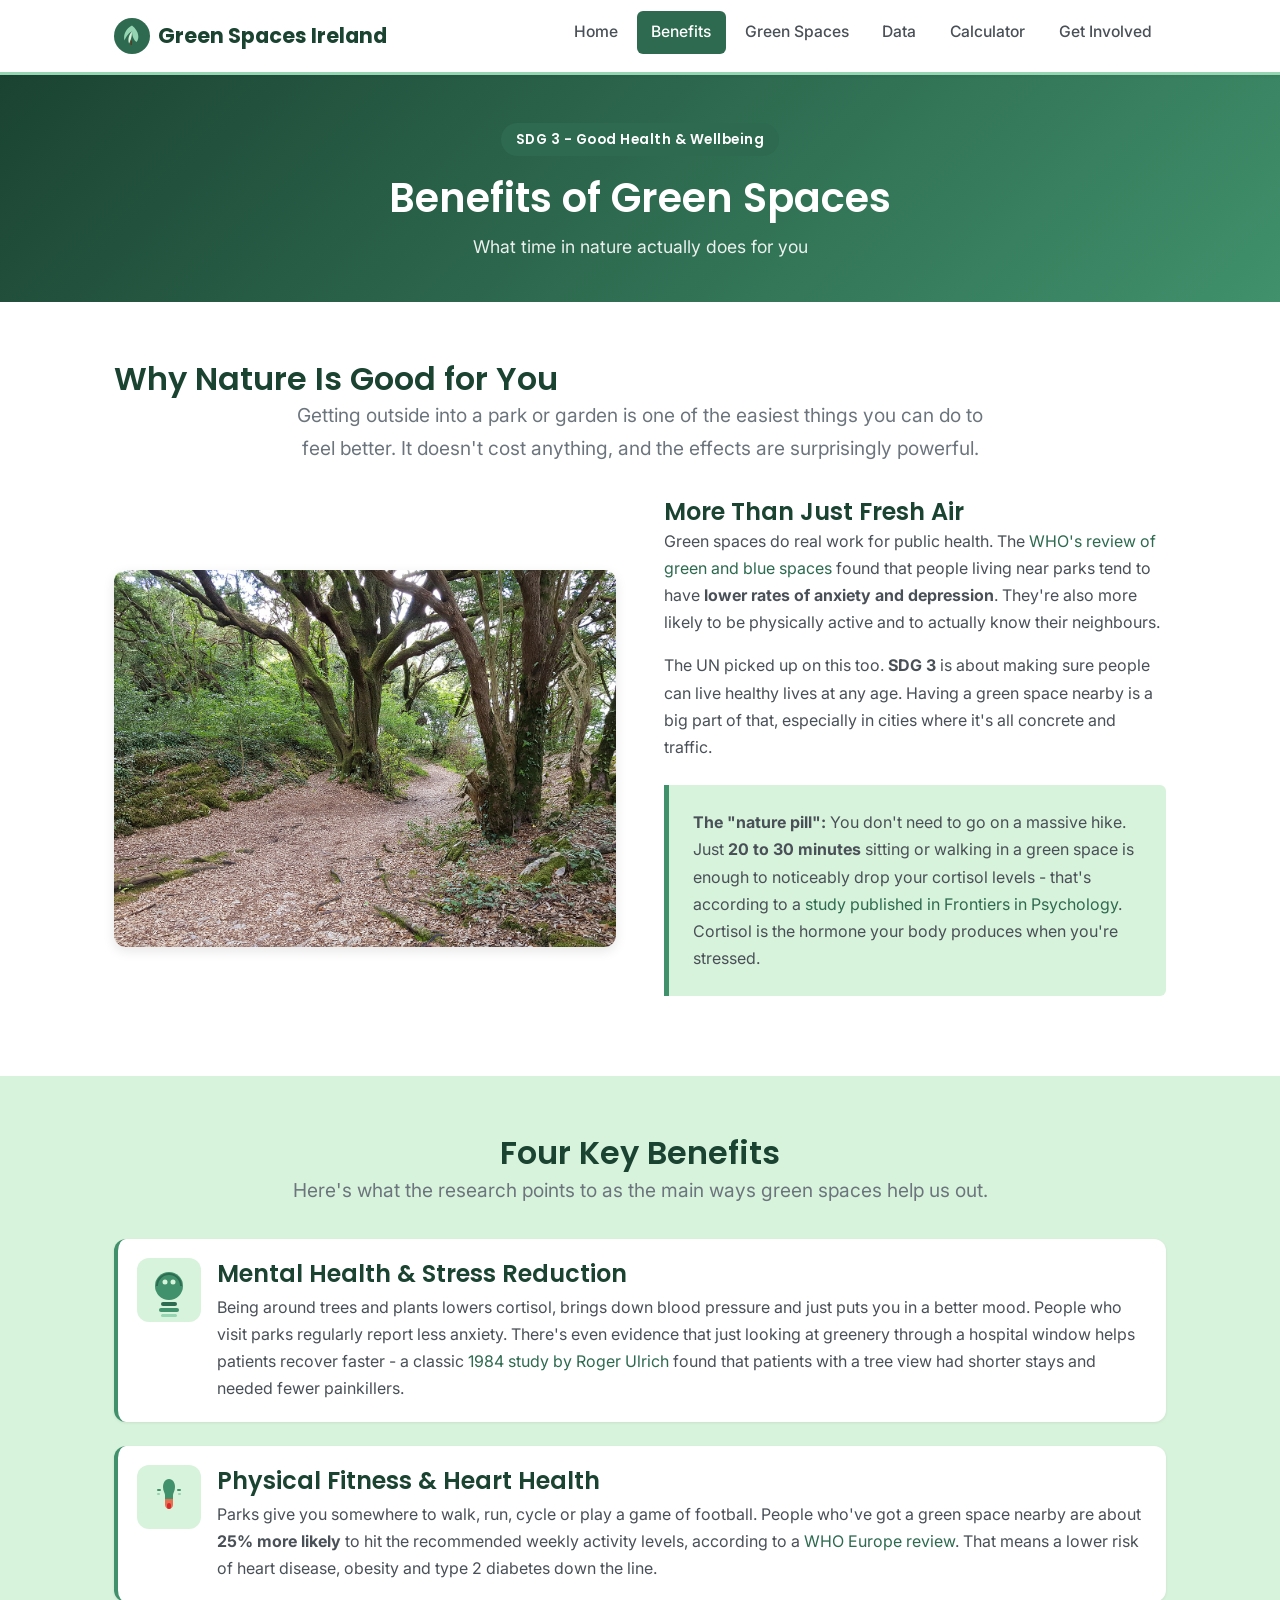
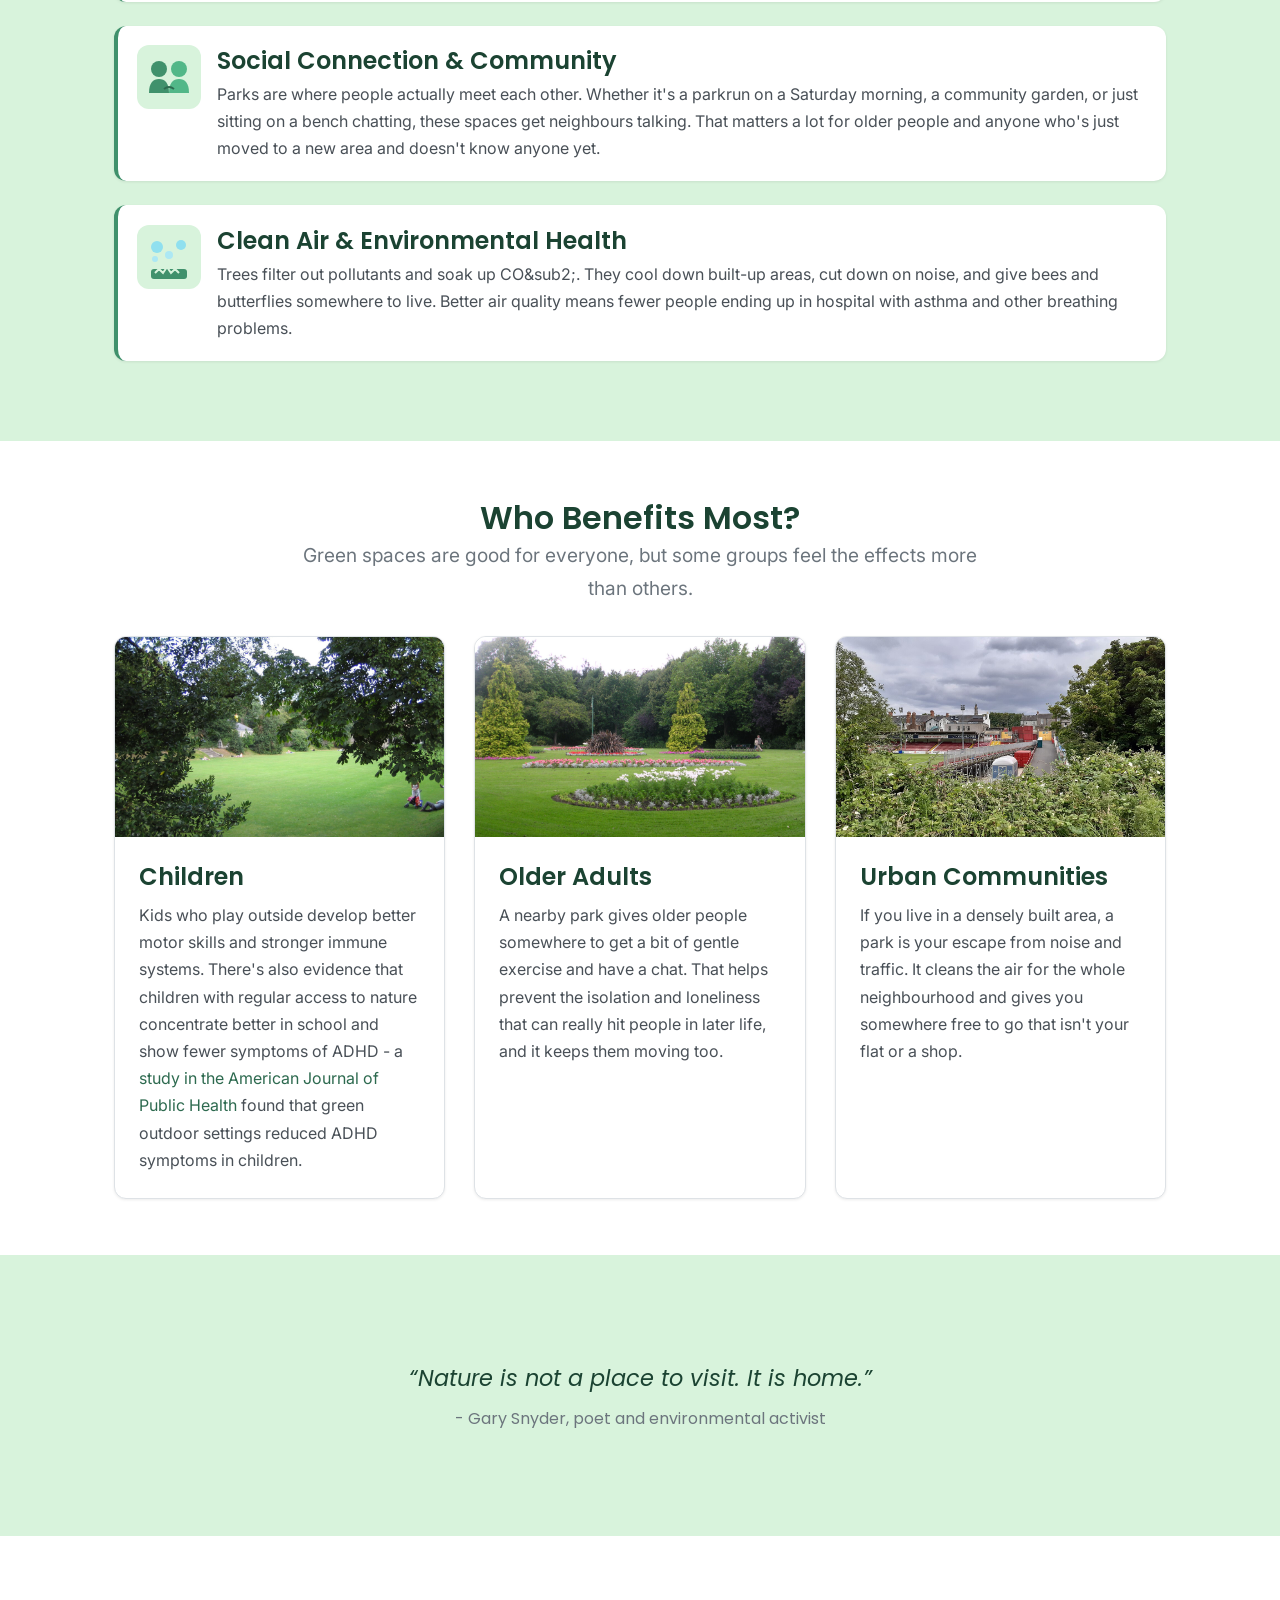
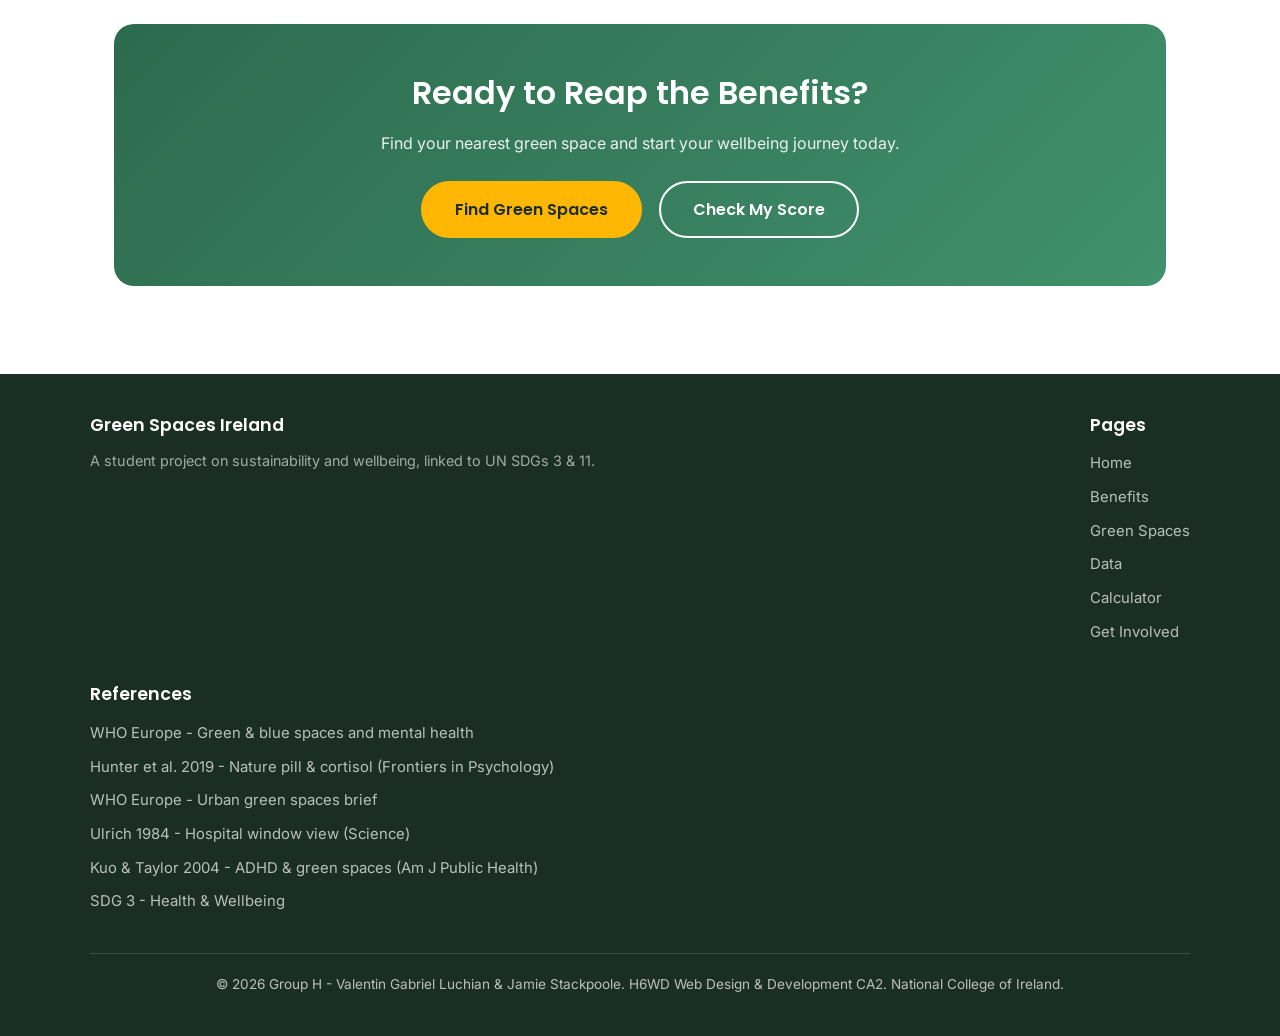
==== benefits.html @ 279f5ad3 "Enhance accessibility and structure: Update headings for consistency, add ARIA labels, and improve s" ====
<!DOCTYPE html>
<html lang="en">
<!--
  File: benefits.html
  Page: Benefits of Green Spaces
  Student: Jamie Stackpoole  (x25130340@student.ncirl.ie)
  Topic 8 - Green Spaces and Wellbeing in Ireland (SDGs 3 & 11)
  Group H - H6WD Web Design & Development CA2
-->
<head>
    <meta charset="UTF-8">
    <meta name="viewport" content="width=device-width, initial-scale=1.0">
    <meta name="description" content="How spending time in green spaces actually affects your mental health, fitness, social life and the air you breathe.">
    <meta name="keywords" content="green space benefits, mental health, physical health, nature wellbeing, parks Ireland, SDG 3">
    <meta name="author" content="Jamie Stackpoole">
    <title>Benefits | Green Spaces Ireland</title>
    <link rel="icon" type="image/svg+xml" href="images/logo.svg">
    <link rel="stylesheet" href="styles.css">
</head>
<body>

    <!-- ===== Navigation ===== -->
    <header class="site-header">
        <nav class="nav-bar" aria-label="Main navigation">
            <a href="index.html" class="nav-logo">
                <img src="images/logo.svg" alt="Green Spaces leaf logo">
                Green Spaces Ireland
            </a>
            <button class="nav-toggle" aria-label="Toggle navigation menu" aria-expanded="false">
                <span></span>
                <span></span>
                <span></span>
            </button>
            <ul class="nav-links" id="navLinks">
                <li><a href="index.html">Home</a></li>
                <li><a href="benefits.html" class="active">Benefits</a></li>
                <li><a href="greenspaces.html">Green Spaces</a></li>
                <li><a href="data.html">Data</a></li>
                <li><a href="calculator.html">Calculator</a></li>
                <li><a href="getinvolved.html">Get Involved</a></li>
            </ul>
        </nav>
    </header>

    <!-- ===== Page Banner ===== -->
    <section class="page-banner">
        <span class="sdg-badge">SDG 3 - Good Health &amp; Wellbeing</span>
        <h1>Benefits of Green Spaces</h1>
        <p>What time in nature actually does for you</p>
    </section>

    <main>
    <!-- ===== Intro ===== -->
    <section class="section">
        <div class="container">
            <h2>Why Nature Is Good for You</h2>
            <p class="lead text-center">
                Getting outside into a park or garden is one of the easiest
                things you can do to feel better. It doesn't cost anything,
                and the effects are surprisingly powerful.
            </p>

            <div class="two-col">
                <div class="col">
                    <img src="images/walk.jpg"
                     alt="A hiking trail in Killarney National Park, Ireland" title="Killarney National Park walk by ChocoElephant, CC BY-SA 4.0, Wikimedia Commons">
                </div>
                <div class="col">
                    <h3>More Than Just Fresh Air</h3>
                    <p>
                        Green spaces do real work for public health. The <a href="https://www.who.int/europe/publications/i/item/9789289055666" target="_blank" rel="noopener">WHO's review of green and blue spaces</a>
                        found that people living near parks tend to have <strong>lower rates of anxiety
                        and depression</strong>. They're also more likely to be
                        physically active and to actually know their neighbours.
                    </p>
                    <p>
                        The UN picked up on this too.
                        <strong>SDG 3</strong> is about making sure people can live
                        healthy lives at any age. Having a green space nearby is a
                        big part of that, especially in cities where it's all concrete
                        and traffic.
                    </p>
                    <div class="callout">
                        <p>
                            <strong>The "nature pill":</strong> You don't need to go on
                            a massive hike. Just <strong>20 to 30 minutes</strong> sitting
                            or walking in a green space is enough to noticeably drop your
                            cortisol levels - that's according to a <a href="https://www.frontiersin.org/articles/10.3389/fpsyg.2019.00722/full" target="_blank" rel="noopener">study
                            published in Frontiers in Psychology</a>. Cortisol is the
                            hormone your body produces when you're stressed.
                        </p>
                    </div>
                </div>
            </div>
        </div>
    </section>

    <!-- ===== Benefit Cards ===== -->
    <section class="section section-alt">
        <div class="container">
            <h2 class="text-center">Four Key Benefits</h2>
            <p class="lead text-center">
                Here's what the research points to as the main ways green spaces
                help us out.
            </p>

            <div class="benefit-item">
                <img src="images/benefit-mental.svg"
                     alt="Icon representing mental health and a calm mind">
                <div>
                    <h3>Mental Health &amp; Stress Reduction</h3>
                    <p>
                        Being around trees and plants lowers cortisol, brings down
                        blood pressure and just puts you in a better mood. People who
                        visit parks regularly report less anxiety. There's even evidence
                        that just looking at greenery through a hospital window helps
                        patients recover faster - a classic <a href="https://pubmed.ncbi.nlm.nih.gov/6143402/" target="_blank" rel="noopener">1984 study by Roger Ulrich</a> found that patients with a tree view
                        had shorter stays and needed fewer painkillers.
                    </p>
                </div>
            </div>

            <div class="benefit-item">
                <img src="images/benefit-physical.svg"
                     alt="Icon representing physical activity and heart health">
                <div>
                    <h3>Physical Fitness &amp; Heart Health</h3>
                    <p>
                        Parks give you somewhere to walk, run, cycle or play a game of
                        football. People who've got a green space nearby are about
                        <strong>25% more likely</strong> to hit the recommended weekly
                        activity levels, according to a <a href="https://www.who.int/europe/publications/i/item/9789289052498" target="_blank" rel="noopener">WHO Europe review</a>. That means a lower risk of heart disease,
                        obesity and type 2 diabetes down the line.
                    </p>
                </div>
            </div>

            <div class="benefit-item">
                <img src="images/benefit-social.svg"
                     alt="Icon representing community and social connection">
                <div>
                    <h3>Social Connection &amp; Community</h3>
                    <p>
                        Parks are where people actually meet each other. Whether it's a
                        parkrun on a Saturday morning, a community garden, or just sitting
                        on a bench chatting, these spaces get neighbours talking. That
                        matters a lot for older people and anyone who's just moved to a
                        new area and doesn't know anyone yet.
                    </p>
                </div>
            </div>

            <div class="benefit-item">
                <img src="images/benefit-air.svg"
                     alt="Icon representing clean air and environmental health">
                <div>
                    <h3>Clean Air &amp; Environmental Health</h3>
                    <p>
                        Trees filter out pollutants and soak up CO&sub2;. They cool down
                        built-up areas, cut down on noise, and give bees and butterflies
                        somewhere to live. Better air quality means fewer people ending
                        up in hospital with asthma and other breathing problems.
                    </p>
                </div>
            </div>
        </div>
    </section>

    <!-- ===== Who Benefits Most ===== -->
    <section class="section">
        <div class="container">
            <h2 class="text-center">Who Benefits Most?</h2>
            <p class="lead text-center">
                Green spaces are good for everyone, but some groups feel the
                effects more than others.
            </p>

            <div class="card-grid">
                <div class="card">
                    <img src="images/park-4.jpg"
                         alt="People enjoying the Iveagh Gardens, a public park in Dublin, Ireland" title="Iveagh Gardens by William Murphy, CC BY-SA 2.0, Wikimedia Commons">
                    <div class="card-body">
                        <h3>Children</h3>
                        <p>
                            Kids who play outside develop better motor skills and
                            stronger immune systems. There's also evidence that children
                            with regular access to nature concentrate better in school
                            and show fewer symptoms of ADHD - a <a href="https://pubmed.ncbi.nlm.nih.gov/15333318/" target="_blank" rel="noopener">study in the American Journal of Public Health</a> found that green outdoor settings reduced ADHD symptoms in children.
                        </p>
                    </div>
                </div>

                <div class="card">
                    <img src="images/park-2.jpg"
                         alt="Merrion Square Park, Dublin, a peaceful green space for older adults" title="Merrion Square Park by MaRiA-89, CC BY 3.0, Wikimedia Commons">
                    <div class="card-body">
                        <h3>Older Adults</h3>
                        <p>
                            A nearby park gives older people somewhere to get a bit of
                            gentle exercise and have a chat. That helps prevent the
                            isolation and loneliness that can really hit people in later
                            life, and it keeps them moving too.
                        </p>
                    </div>
                </div>

                <div class="card">
                    <img src="images/park-5.jpg"
                         alt="Community allotments with growing plants at Grattan Crescent Park, Dublin" title="Grattan Crescent allotments, CC0 / Public Domain, Wikimedia Commons">
                    <div class="card-body">
                        <h3>Urban Communities</h3>
                        <p>
                            If you live in a densely built area, a park is your escape
                            from noise and traffic. It cleans the air for the whole
                            neighbourhood and gives you somewhere free to go that isn't
                            your flat or a shop.
                        </p>
                    </div>
                </div>
            </div>
        </div>
    </section>

    <!-- ===== Quote ===== -->
    <div class="section section-alt">
        <div class="container">
            <blockquote>
                &ldquo;Nature is not a place to visit. It is home.&rdquo;
                <cite>- Gary Snyder, poet and environmental activist</cite>
            </blockquote>
        </div>
    </div>

    <!-- ===== CTA ===== -->
    <section class="section">
        <div class="container">
            <div class="cta-banner">
                <h2>Ready to Reap the Benefits?</h2>
                <p>Find your nearest green space and start your wellbeing journey today.</p>
                <a href="greenspaces.html" class="btn btn-primary">Find Green Spaces</a>
                <a href="calculator.html" class="btn btn-outline">Check My Score</a>
            </div>
        </div>
    </section>
    </main>

    <!-- ===== Scroll to Top Button ===== -->
    <button class="scroll-top" id="scrollTop" aria-label="Scroll back to top">&uarr;</button>

    <!-- ===== Footer ===== -->
    <footer class="site-footer">
        <div class="footer-grid">
            <div class="footer-col">
                <h3>Green Spaces Ireland</h3>
                <p style="color: rgba(255,255,255,0.6); font-size:0.9rem;">
                    A student project on sustainability and wellbeing,
                    linked to UN SDGs 3 &amp; 11.
                </p>
            </div>
            <div class="footer-col">
                <h3>Pages</h3>
                <ul>
                    <li><a href="index.html">Home</a></li>
                    <li><a href="benefits.html">Benefits</a></li>
                    <li><a href="greenspaces.html">Green Spaces</a></li>
                    <li><a href="data.html">Data</a></li>
                    <li><a href="calculator.html">Calculator</a></li>
                    <li><a href="getinvolved.html">Get Involved</a></li>
                </ul>
            </div>
            <div class="footer-col">
                <h3>References</h3>
                <ul>
                    <li><a href="https://www.who.int/europe/publications/i/item/9789289055666" target="_blank" rel="noopener">WHO Europe - Green &amp; blue spaces and mental health</a></li>
                    <li><a href="https://www.frontiersin.org/articles/10.3389/fpsyg.2019.00722/full" target="_blank" rel="noopener">Hunter et al. 2019 - Nature pill &amp; cortisol (Frontiers in Psychology)</a></li>
                    <li><a href="https://www.who.int/europe/publications/i/item/9789289052498" target="_blank" rel="noopener">WHO Europe - Urban green spaces brief</a></li>
                    <li><a href="https://pubmed.ncbi.nlm.nih.gov/6143402/" target="_blank" rel="noopener">Ulrich 1984 - Hospital window view (Science)</a></li>
                    <li><a href="https://pubmed.ncbi.nlm.nih.gov/15333318/" target="_blank" rel="noopener">Kuo &amp; Taylor 2004 - ADHD &amp; green spaces (Am J Public Health)</a></li>
                    <li><a href="https://sdgs.un.org/goals/goal3" target="_blank" rel="noopener">SDG 3 - Health &amp; Wellbeing</a></li>
                </ul>
            </div>
        </div>
        <div class="footer-bottom">
            <p>&copy; 2026 Group H - Valentin Gabriel Luchian &amp; Jamie Stackpoole.
               H6WD Web Design &amp; Development CA2. National College of Ireland.</p>
        </div>
    </footer>

    <!-- ===== Mobile Nav Script ===== -->
    <script>
        const toggle = document.querySelector('.nav-toggle');
        const links = document.querySelector('#navLinks');
        toggle.addEventListener('click', () => {
            links.classList.toggle('open');
            toggle.classList.toggle('active');
            const expanded = links.classList.contains('open');
toggle.setAttribute('aria-expanded', expanded);
    });

    const scrollTopBtn = document.getElementById('scrollTop');
    window.addEventListener('scroll', () => {
        if (window.scrollY > 300) {
            scrollTopBtn.classList.add('show');
        } else {
            scrollTopBtn.classList.remove('show');
        }
    });
    scrollTopBtn.addEventListener('click', () => {
        window.scrollTo({ top: 0, behavior: 'smooth' });
    });
</script>
</body>
</html>
---- styles.css ----
/* ============================================================
   Green Spaces and Wellbeing in Ireland - Shared Stylesheet
   Topic 8 | SDGs 3 and 11
   Group H | H6WD Web Design & Development CA2
   ------------------------------------------------------------
   Student: Valentin Gabriel Luchian  - Base layout, navigation,
            hero sections, calculator, data table, footer, variables
   Student: Jamie Stackpoole          - Benefits cards, green spaces
            grid, get involved page, embeds, responsive tweaks
   ============================================================ */


/* ===== Google Fonts Import =====
   Poppins  - headings
   Inter    - body text
   ============================== */
@import url('https://fonts.googleapis.com/css2?family=Poppins:wght@400;500;600;700&family=Inter:wght@400;500;600&display=swap');


/* ===== CSS Custom Properties (Variables) =====
   Written by: Valentin Gabriel Luchian
   ============================================== */
:root {
    /* Primary greens - nature theme */
    --green-900: #1b4332;
    --green-700: #2d6a4f;
    --green-500: #40916c;
    --green-300: #95d5b2;
    --green-100: #d8f3dc;

    /* Neutral tones */
    --dark: #1a2e25;
    --grey-700: #495057;
    --grey-500: #6c757d;
    --grey-300: #dee2e6;
    --grey-100: #f1f3f5;
    --white: #ffffff;

    /* Accent */
    --accent: #ffb703;
    --accent-dark: #fb8500;

    /* Layout */
    --max-width: 1100px;
    --nav-height: 72px;

    /* Typography */
    --font-heading: 'Poppins', sans-serif;
    --font-body: 'Inter', sans-serif;

    /* Shadows */
    --shadow-sm: 0 1px 3px rgba(0, 0, 0, 0.08);
    --shadow-md: 0 4px 12px rgba(0, 0, 0, 0.10);
    --shadow-lg: 0 10px 30px rgba(0, 0, 0, 0.15);

    /* Radius */
    --radius-sm: 6px;
    --radius-md: 12px;
    --radius-lg: 20px;

    /* Transition */
    --transition: 0.25s ease;
}


/* ===== Reset & Base Styles =====
   Written by: Valentin Gabriel Luchian
   ==================================== */
*,
*::before,
*::after {
    margin: 0;
    padding: 0;
    box-sizing: border-box;
}

html {
    scroll-behavior: smooth;
    font-size: 16px;
}

body {
    font-family: var(--font-body);
    color: var(--grey-700);
    background-color: var(--white);
    line-height: 1.7;
    min-height: 100vh;
    display: flex;
    flex-direction: column;
}

h1, h2, h3, h4, h5, h6 {
    font-family: var(--font-heading);
    color: var(--green-900);
    line-height: 1.3;
    font-weight: 600;
}

h1 { font-size: 2.5rem; }
h2 { font-size: 2rem; }
h3 { font-size: 1.5rem; }
h4 { font-size: 1.2rem; }

p { margin-bottom: 1rem; }

a {
    color: var(--green-700);
    text-decoration: none;
    transition: color var(--transition);
}

a:hover { color: var(--green-500); }

img {
    max-width: 100%;
    height: auto;
    display: block;
}

ul, ol { margin-bottom: 1rem; padding-left: 1.5rem; }

li { margin-bottom: 0.4rem; }


/* ===== Utility Classes =====
   Written by: Valentin Gabriel Luchian
   ================================ */
.container {
    max-width: var(--max-width);
    margin: 0 auto;
    padding: 0 1.5rem;
}

.text-center { text-align: center; }

.sr-only {
    position: absolute;
    width: 1px;
    height: 1px;
    padding: 0;
    margin: -1px;
    overflow: hidden;
    clip: rect(0, 0, 0, 0);
    white-space: nowrap;
    border: 0;
}

.section {
    padding: 3.5rem 0;
}

.section-alt {
    background-color: var(--green-100);
}

.lead {
    font-size: 1.2rem;
    color: var(--grey-500);
    max-width: 700px;
    margin: 0 auto 2rem;
}

.sdg-badge {
    display: inline-block;
    background: var(--green-700);
    color: var(--white);
    font-family: var(--font-heading);
    font-size: 0.85rem;
    font-weight: 600;
    padding: 0.3rem 0.9rem;
    border-radius: 50px;
    letter-spacing: 0.5px;
    margin-bottom: 1rem;
}


/* ===== Navigation Bar (Flexbox) =====
   Written by: Valentin Gabriel Luchian
   ======================================= */
.site-header {
    position: sticky;
    top: 0;
    z-index: 1000;
    background: var(--white);
    box-shadow: var(--shadow-sm);
    border-bottom: 3px solid var(--green-300);
}

.nav-bar {
    display: flex;
    align-items: center;
    justify-content: space-between;
    height: var(--nav-height);
    max-width: var(--max-width);
    margin: 0 auto;
    padding: 0 1.5rem;
}

.nav-logo {
    display: flex;
    align-items: center;
    gap: 0.5rem;
    font-family: var(--font-heading);
    font-weight: 700;
    font-size: 1.3rem;
    color: var(--green-900);
}

.nav-logo img {
    width: 36px;
    height: 36px;
}

.nav-links {
    display: flex;
    align-items: center;
    gap: 0.3rem;
    list-style: none;
    margin: 0;
    padding: 0;
}

.nav-links a {
    display: block;
    padding: 0.5rem 0.9rem;
    color: var(--grey-700);
    font-weight: 500;
    font-size: 0.98rem;
    border-radius: var(--radius-sm);
    transition: background var(--transition), color var(--transition);
}

.nav-links a:hover {
    background: var(--green-100);
    color: var(--green-700);
}

.nav-links a.active {
    background: var(--green-700);
    color: var(--white);
}

/* Hamburger toggle button - hidden on desktop */
.nav-toggle {
    display: none;
    flex-direction: column;
    justify-content: space-between;
    width: 28px;
    height: 22px;
    background: none;
    border: none;
    cursor: pointer;
}

.nav-toggle span {
    display: block;
    height: 3px;
    width: 100%;
    background: var(--green-900);
    border-radius: 3px;
    transition: transform var(--transition), opacity var(--transition);
}


/* ===== Hero Section =====
   Written by: Valentin Gabriel Luchian
   =========================== */
.hero {
    position: relative;
    min-height: 520px;
    display: flex;
    align-items: center;
    justify-content: center;
    text-align: center;
    color: var(--white);
    overflow: hidden;
    background: linear-gradient(135deg, var(--green-900), var(--green-700));
}

.hero::before {
    content: '';
    position: absolute;
    inset: 0;
    background-image: url('images/hero-park.jpg');
    background-size: cover;
    background-position: center;
    opacity: 0.35;
}

.hero-content {
    position: relative;
    z-index: 1;
    max-width: 750px;
    padding: 2rem 1.5rem;
}

.hero h1 {
    color: var(--white);
    font-size: 3rem;
    margin-bottom: 1rem;
    text-shadow: 0 2px 8px rgba(0, 0, 0, 0.3);
}

.hero p {
    font-size: 1.25rem;
    color: rgba(255, 255, 255, 0.92);
    margin-bottom: 2rem;
}

.hero .sdg-badge {
    background: var(--accent);
    color: var(--dark);
}

.btn {
    display: inline-block;
    padding: 0.8rem 2rem;
    font-family: var(--font-heading);
    font-weight: 600;
    font-size: 1rem;
    border-radius: 50px;
    border: 2px solid transparent;
    cursor: pointer;
    transition: transform var(--transition), background var(--transition), color var(--transition);
}

.btn-primary {
    background: var(--accent);
    color: var(--dark);
    border-color: var(--accent);
}

.btn-primary:hover {
    background: var(--accent-dark);
    border-color: var(--accent-dark);
    color: var(--white);
    transform: translateY(-2px);
}

.btn-outline {
    background: transparent;
    color: var(--white);
    border-color: var(--white);
}

.btn-outline:hover {
    background: var(--white);
    color: var(--green-900);
    transform: translateY(-2px);
}

.btn + .btn { margin-left: 0.8rem; }


/* ===== Page Banner (inner pages) =====
   Written by: Valentin Gabriel Luchian
   ======================================= */
.page-banner {
    background: linear-gradient(135deg, var(--green-900), var(--green-500));
    color: var(--white);
    text-align: center;
    padding: 3rem 1.5rem 2.5rem;
}

.page-banner h1 {
    color: var(--white);
    margin-bottom: 0.5rem;
}

.page-banner p {
    color: rgba(255, 255, 255, 0.9);
    font-size: 1.1rem;
    max-width: 650px;
    margin: 0 auto;
    margin-bottom: 0;
}


/* ===== Info Cards (CSS Grid) =====
   Written by: Jamie Stackpoole
   =================================== */
.card-grid {
    display: grid;
    grid-template-columns: repeat(auto-fit, minmax(280px, 1fr));
    gap: 1.8rem;
}

.card {
    background: var(--white);
    border-radius: var(--radius-md);
    box-shadow: var(--shadow-sm);
    overflow: hidden;
    transition: transform var(--transition), box-shadow var(--transition);
    border: 1px solid var(--grey-300);
}

.card:hover {
    transform: translateY(-5px);
    box-shadow: var(--shadow-lg);
}

.card img {
    width: 100%;
    height: 200px;
    object-fit: cover;
}

.card-body {
    padding: 1.5rem;
}

.card-body h3 {
    margin-bottom: 0.6rem;
}

.card-body p:last-child { margin-bottom: 0; }


/* ===== Two-Column Layout (Flexbox) =====
   Written by: Valentin Gabriel Luchian
   ======================================== */
.two-col {
    display: flex;
    gap: 3rem;
    align-items: center;
}

.two-col .col {
    flex: 1;
}

.two-col img {
    border-radius: var(--radius-md);
    box-shadow: var(--shadow-md);
}


/* ===== Data Table =====
   Written by: Valentin Gabriel Luchian
   =========================== */
.table-wrapper {
    overflow-x: auto;
    margin: 2rem 0;
    border-radius: var(--radius-md);
    box-shadow: var(--shadow-sm);
}

table {
    width: 100%;
    border-collapse: collapse;
    font-size: 0.95rem;
}

thead {
    background: var(--green-700);
    color: var(--white);
}

th {
    padding: 1rem;
    text-align: left;
    font-family: var(--font-heading);
    font-weight: 600;
    font-size: 0.9rem;
    letter-spacing: 0.3px;
}

tbody tr {
    border-bottom: 1px solid var(--grey-300);
    transition: background var(--transition);
}

tbody tr:nth-child(even) {
    background: var(--green-100);
}

tbody tr:hover {
    background: var(--green-300);
}

td {
    padding: 0.9rem 1rem;
}

tfoot {
    background: var(--green-100);
    font-weight: 600;
    color: var(--green-900);
}

tfoot td {
    border-top: 2px solid var(--green-700);
}


/* ===== Calculator Section =====
   Written by: Valentin Gabriel Luchian
   ================================ */
.calculator-box {
    background: var(--white);
    border-radius: var(--radius-lg);
    box-shadow: var(--shadow-md);
    padding: 2.5rem;
    max-width: 600px;
    margin: 0 auto;
}

.calc-form-group {
    margin-bottom: 1.5rem;
}

.calc-form-group label {
    display: block;
    font-family: var(--font-heading);
    font-weight: 500;
    color: var(--green-900);
    margin-bottom: 0.5rem;
}

.calc-form-group input {
    width: 100%;
    padding: 0.7rem 1rem;
    border: 2px solid var(--grey-300);
    border-radius: var(--radius-sm);
    font-family: var(--font-body);
    font-size: 1rem;
    transition: border-color var(--transition);
}

.calc-form-group input:focus {
    outline: none;
    border-color: var(--green-500);
}

.calc-form-group .hint {
    font-size: 0.85rem;
    color: var(--grey-500);
    margin-top: 0.3rem;
}

.calc-error {
    color: #d62828;
    font-size: 0.88rem;
    font-weight: 500;
    margin-top: 0.3rem;
    min-height: 1.2rem;
}

.calc-result {
    margin-top: 1.5rem;
    padding: 1.5rem;
    border-radius: var(--radius-md);
    text-align: center;
    display: none;
}

.calc-result.show {
    display: block;
    animation: fadeIn 0.4s ease;
}

.calc-result.good   { background: var(--green-100); border: 2px solid var(--green-500); }
.calc-result.okay    { background: #fff3cd; border: 2px solid var(--accent); }
.calc-result.poor    { background: #f8d7da; border: 2px solid #d62828; }

.calc-result .score {
    font-family: var(--font-heading);
    font-size: 3.5rem;
    font-weight: 700;
    color: var(--green-900);
    display: block;
}

.calc-result .rating-label {
    font-family: var(--font-heading);
    font-size: 1.3rem;
    font-weight: 600;
    margin-bottom: 0.5rem;
}

.calc-result .tips {
    text-align: left;
    margin-top: 1rem;
    font-size: 0.95rem;
}

.calc-result .tips li { margin-bottom: 0.3rem; }

@keyframes fadeIn {
    from { opacity: 0; transform: translateY(10px); }
    to   { opacity: 1; transform: translateY(0); }
}


/* ===== Benefits List (Jamie Stackpoole) =====
   Written by: Jamie Stackpoole
   ============================================= */
.benefit-item {
    display: flex;
    align-items: flex-start;
    gap: 1rem;
    margin-bottom: 1.5rem;
    padding: 1.2rem;
    background: var(--white);
    border-radius: var(--radius-md);
    box-shadow: var(--shadow-sm);
    border-left: 4px solid var(--green-500);
}

.benefit-item img {
    width: 64px;
    height: 64px;
    flex-shrink: 0;
    border-radius: var(--radius-sm);
}

.benefit-item h3 { margin-bottom: 0.3rem; }
.benefit-item p { margin-bottom: 0; }


/* ===== Green Spaces Grid (Jamie Stackpoole) =====
   Written by: Jamie Stackpoole
   ================================================== */
.spotlight {
    background: var(--white);
    border-radius: var(--radius-md);
    overflow: hidden;
    box-shadow: var(--shadow-sm);
    transition: transform var(--transition), box-shadow var(--transition);
}

.spotlight:hover {
    transform: translateY(-4px);
    box-shadow: var(--shadow-md);
}

.spotlight img {
    width: 100%;
    height: 220px;
    object-fit: cover;
}

.spotlight-body {
    padding: 1.5rem;
}

.spotlight-body h3 { margin-bottom: 0.5rem; }

.spotlight-tag {
    display: inline-block;
    background: var(--green-100);
    color: var(--green-700);
    font-size: 0.8rem;
    font-weight: 600;
    padding: 0.2rem 0.7rem;
    border-radius: 50px;
    margin-bottom: 0.6rem;
}


/* ===== Stats Bar =====
   Written by: Valentin Gabriel Luchian
   =========================== */
.stats-bar {
    display: flex;
    flex-wrap: wrap;
    justify-content: center;
    gap: 2.5rem;
    padding: 2.5rem 1.5rem;
    background: var(--green-700);
    color: var(--white);
    text-align: center;
}

.stat-item { min-width: 150px; }

.stat-item .stat-number {
    font-family: var(--font-heading);
    font-size: 2.5rem;
    font-weight: 700;
    display: block;
    color: var(--accent);
}

.stat-item .stat-label {
    font-size: 0.95rem;
    color: rgba(255, 255, 255, 0.85);
}


/* ===== Embedded Content (Jamie Stackpoole) =====
   Written by: Jamie Stackpoole
   ================================================= */
.embed-wrapper {
    position: relative;
    width: 100%;
    max-width: 800px;
    margin: 0 auto;
    padding-bottom: 56.25%;
    height: 0;
    overflow: hidden;
    border-radius: var(--radius-md);
    box-shadow: var(--shadow-md);
}

.embed-wrapper iframe {
    position: absolute;
    top: 0;
    left: 0;
    width: 100%;
    height: 100%;
    border: none;
}

.form-wrapper {
    max-width: 640px;
    margin: 0 auto;
    border-radius: var(--radius-md);
    overflow: hidden;
    box-shadow: var(--shadow-md);
}

.form-wrapper iframe {
    width: 100%;
    height: 900px;
    border: none;
}


/* ===== Call to Action Banner =====
   Written by: Jamie Stackpoole
   =============================== */
.cta-banner {
    background: linear-gradient(135deg, var(--green-700), var(--green-500));
    color: var(--white);
    text-align: center;
    padding: 3rem 1.5rem;
    border-radius: var(--radius-lg);
    margin: 2rem 0;
}

.cta-banner h2 {
    color: var(--white);
    margin-bottom: 1rem;
}

.cta-banner p {
    color: rgba(255, 255, 255, 0.9);
    max-width: 600px;
    margin: 0 auto 1.5rem;
}


/* ===== Footer =====
   Written by: Valentin Gabriel Luchian
   ==================== */
.site-footer {
    margin-top: auto;
    background: var(--dark);
    color: rgba(255, 255, 255, 0.7);
    padding: 2.5rem 1.5rem 1.5rem;
}

.footer-grid {
    display: flex;
    flex-wrap: wrap;
    justify-content: space-between;
    gap: 2rem;
    max-width: var(--max-width);
    margin: 0 auto;
}

.footer-col h3 {
    color: var(--white);
    margin-bottom: 0.8rem;
    font-size: 1.1rem;
}

.footer-col ul {
    list-style: none;
    padding: 0;
    margin: 0;
}

.footer-col a {
    color: rgba(255, 255, 255, 0.7);
    font-size: 0.93rem;
}

.footer-col a:hover {
    color: var(--green-300);
}

.footer-bottom {
    text-align: center;
    border-top: 1px solid rgba(255, 255, 255, 0.15);
    margin-top: 2rem;
    padding-top: 1.2rem;
    font-size: 0.85rem;
    max-width: var(--max-width);
    margin-left: auto;
    margin-right: auto;
}


/* ===== Callout / Quote Box =====
   Written by: Valentin Gabriel Luchian
   ============================ */
.callout {
    background: var(--green-100);
    border-left: 5px solid var(--green-500);
    border-radius: 0 var(--radius-sm) var(--radius-sm) 0;
    padding: 1.5rem;
    margin: 1.5rem 0;
}

.callout p { margin-bottom: 0; }

blockquote {
    font-family: var(--font-heading);
    font-size: 1.4rem;
    font-style: italic;
    color: var(--green-900);
    text-align: center;
    max-width: 700px;
    margin: 2rem auto;
    padding: 1rem;
}

blockquote cite {
    display: block;
    font-size: 1rem;
    font-style: normal;
    color: var(--grey-500);
    margin-top: 0.5rem;
}


/* ============================================================
   RESPONSIVE DESIGN - Media Queries
   ------------------------------------------------------------
   Written by: Valentin Gabriel Luchian (base breakpoints)
   Written by: Jamie Stackpoole       (mobile refinements)
   ============================================================ */

/* Tablet and below */
@media (max-width: 900px) {
    h1 { font-size: 2.2rem; }
    h2 { font-size: 1.7rem; }

    .hero h1 { font-size: 2.3rem; }

    .two-col {
        flex-direction: column;
        gap: 1.8rem;
    }

    .stats-bar { gap: 1.5rem; }
    .stat-item .stat-number { font-size: 2rem; }
}

/* Mobile - hamburger menu activates */
@media (max-width: 768px) {
    .nav-toggle {
        display: flex;
    }

    .nav-links {
        position: fixed;
        top: var(--nav-height);
        left: 0;
        right: 0;
        flex-direction: column;
        align-items: stretch;
        background: var(--white);
        box-shadow: var(--shadow-md);
        padding: 0.5rem 1.5rem 1.5rem;
        gap: 0;
        transform: translateY(-150%);
        transition: transform 0.35s ease;
        border-bottom: 3px solid var(--green-300);
    }

    .nav-links.open {
        transform: translateY(0);
    }

    .nav-links a {
        padding: 0.8rem 0.5rem;
        border-bottom: 1px solid var(--grey-100);
        border-radius: 0;
    }

    .nav-links a.active {
        border-radius: var(--radius-sm);
    }

    .hero h1 { font-size: 1.9rem; }
    .hero p  { font-size: 1.05rem; }

    .hero .btn + .btn {
        margin-left: 0;
        margin-top: 0.8rem;
    }

    .section { padding: 2.5rem 0; }

    .calculator-box { padding: 1.5rem; }

    .card-grid {
        grid-template-columns: 1fr;
    }

    .benefit-item {
        flex-direction: column;
        text-align: center;
        align-items: center;
    }

    .benefit-item img {
        margin: 0 auto;
    }

    table { font-size: 0.85rem; }
    th, td { padding: 0.6rem 0.5rem; }
}

/* Small phones */
@media (max-width: 480px) {
    h1 { font-size: 1.8rem; }
    h2 { font-size: 1.4rem; }

    .hero { min-height: 420px; }
    .hero h1 { font-size: 1.6rem; }

    .container { padding: 0 1rem; }

    .calc-result .score { font-size: 2.8rem; }

    .btn { padding: 0.7rem 1.5rem; font-size: 0.9rem; }

    .stat-item .stat-number { font-size: 1.8rem; }
}


/* ===== Scroll to Top Button =====
   Written by: Valentin Gabriel Luchian
   ================================ */
.scroll-top {
    position: fixed;
    bottom: 2rem;
    right: 2rem;
    width: 48px;
    height: 48px;
    background: var(--green-700);
    color: var(--white);
    border: none;
    border-radius: 50%;
    cursor: pointer;
    font-size: 1.5rem;
    display: flex;
    align-items: center;
    justify-content: center;
    box-shadow: var(--shadow-md);
    opacity: 0;
    visibility: hidden;
    transition: opacity var(--transition), background var(--transition), transform var(--transition);
    z-index: 999;
}

.scroll-top.show {
    opacity: 1;
    visibility: visible;
}

.scroll-top:hover {
    background: var(--green-500);
    transform: translateY(-3px);
}

@media (max-width: 480px) {
    .scroll-top {
        bottom: 1rem;
        right: 1rem;
        width: 42px;
        height: 42px;
        font-size: 1.3rem;
    }
}
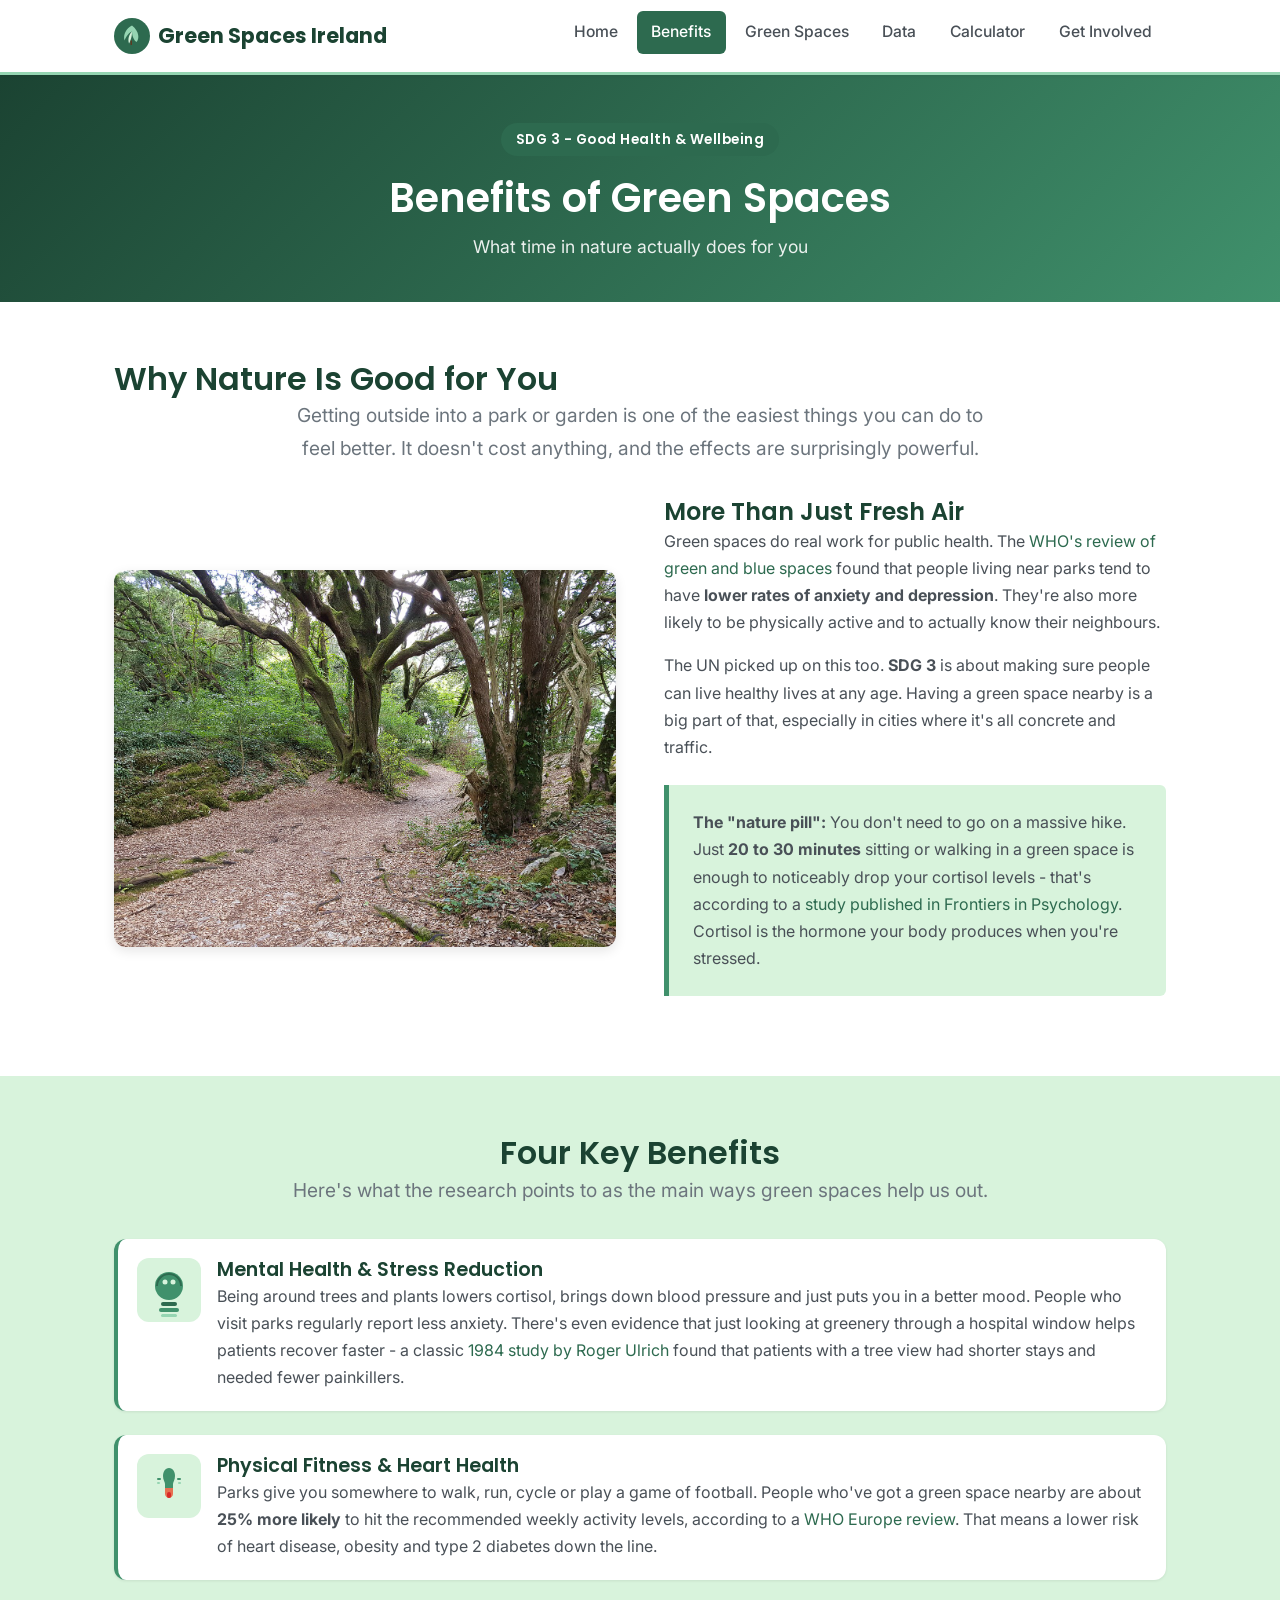
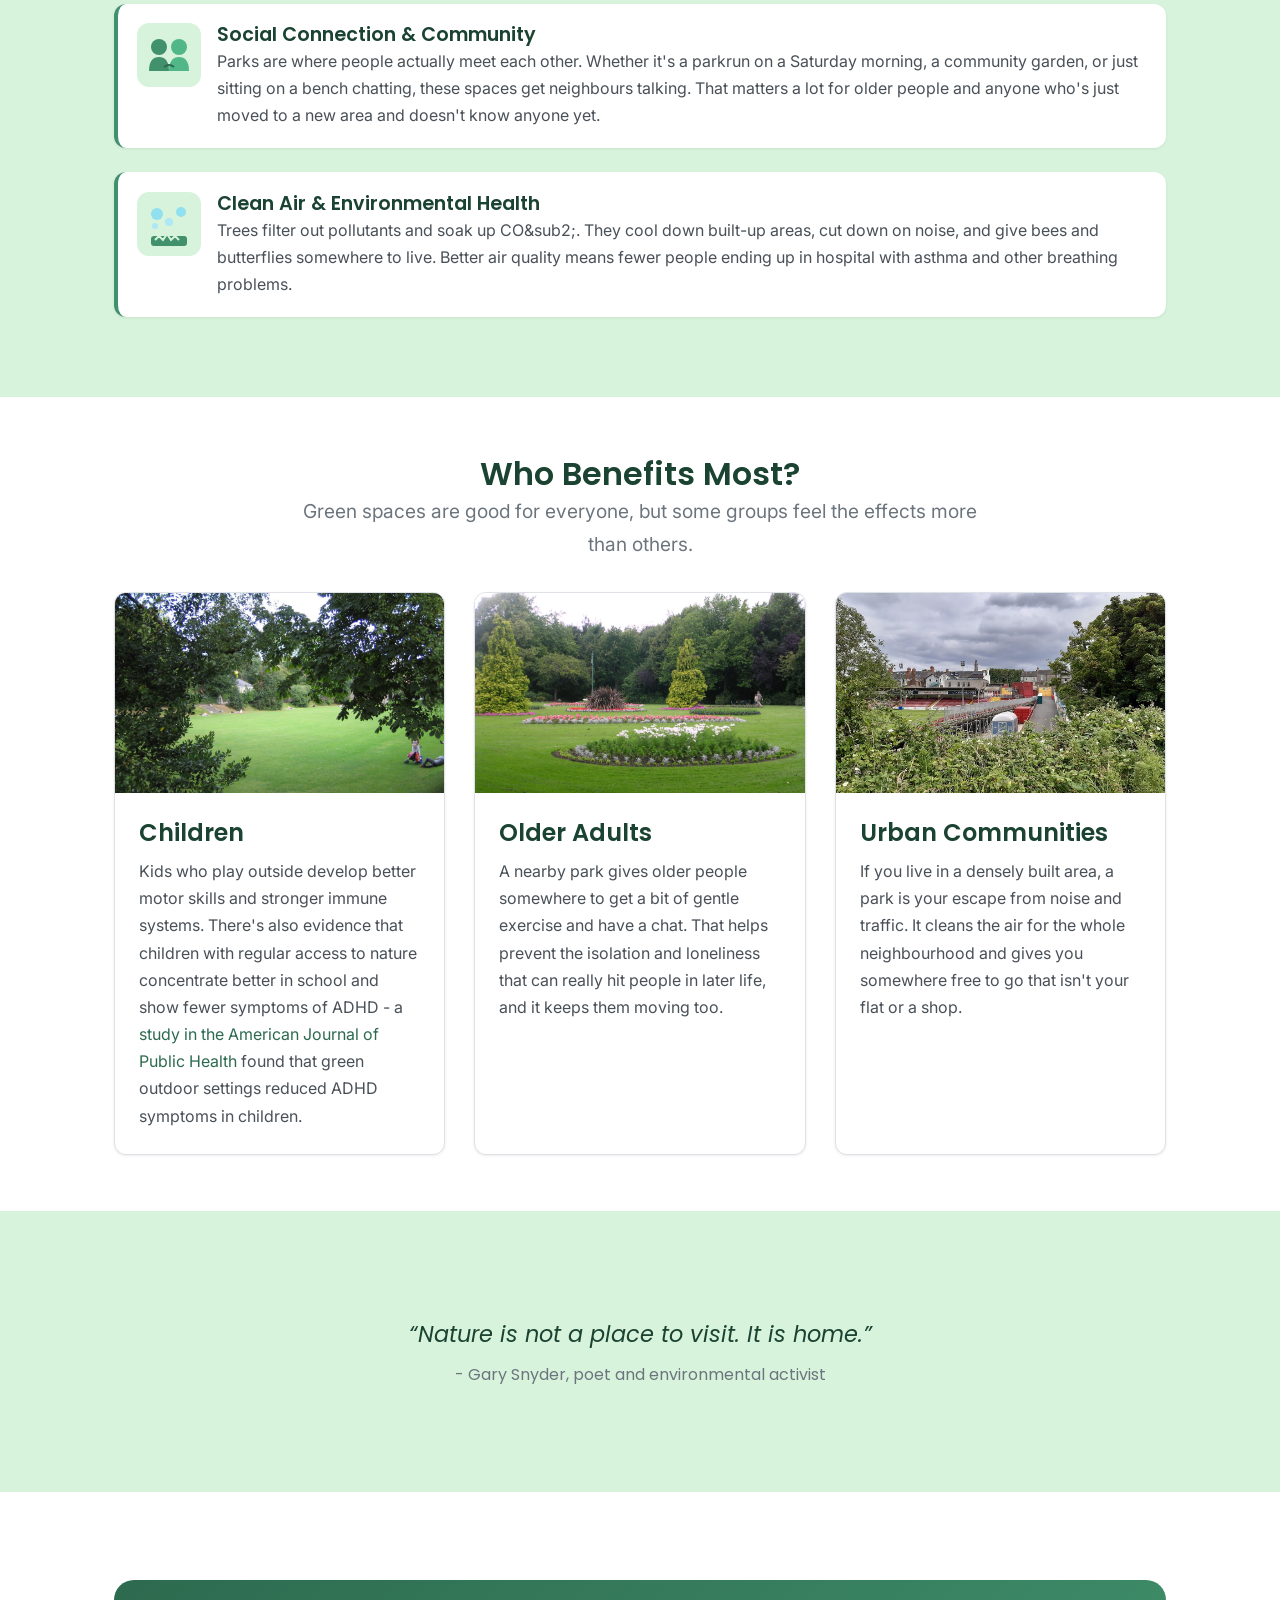
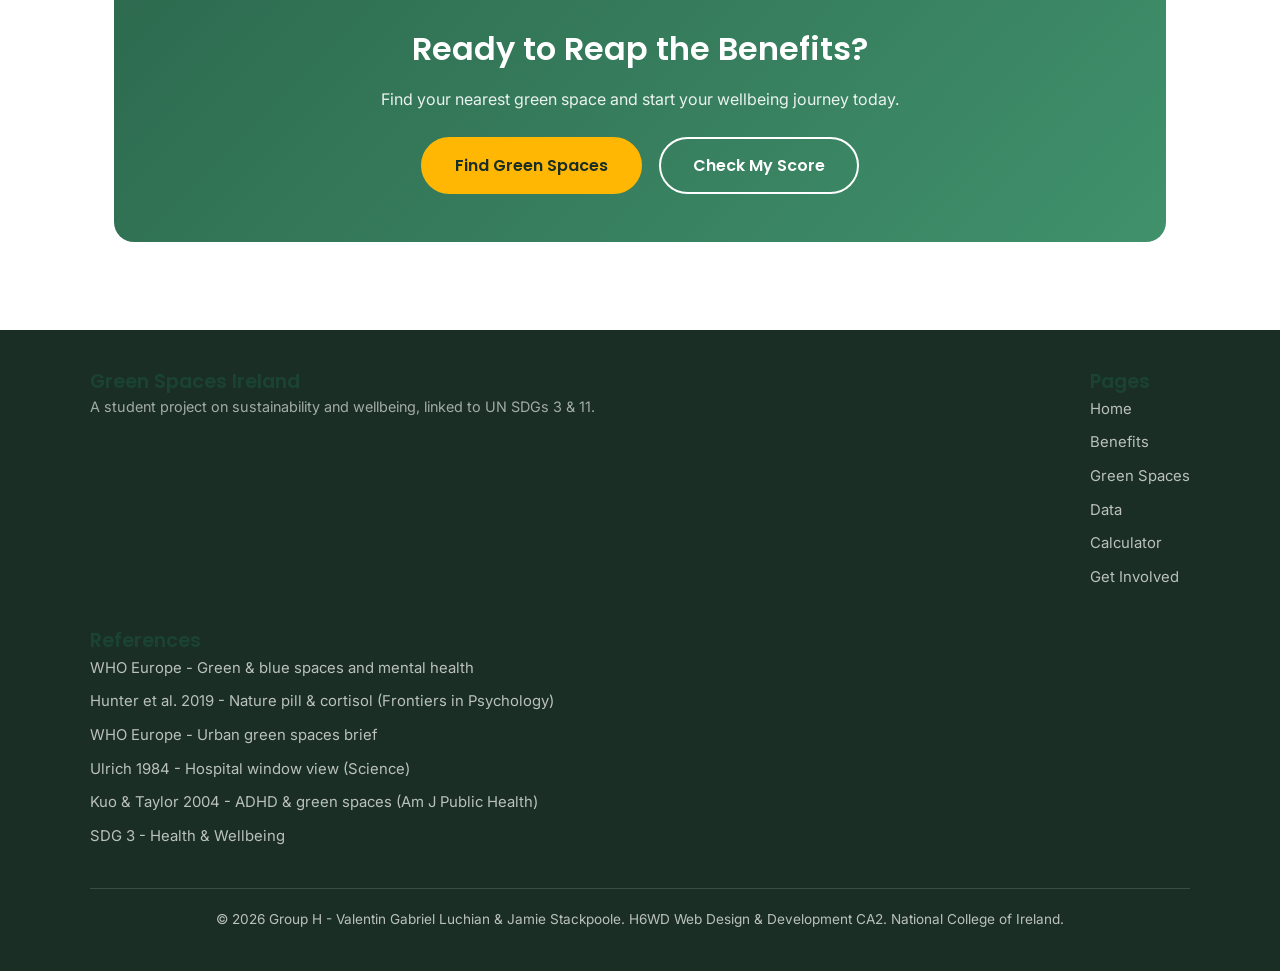
==== commit a75af8df: "Add files via upload" ====
--- a/benefits.html
+++ b/benefits.html
@@ -108,7 +108,7 @@
                 <img src="images/benefit-mental.svg"
                      alt="Icon representing mental health and a calm mind">
                 <div>
-                    <h3>Mental Health &amp; Stress Reduction</h3>
+                    <h4>Mental Health &amp; Stress Reduction</h4>
                     <p>
                         Being around trees and plants lowers cortisol, brings down
                         blood pressure and just puts you in a better mood. People who
@@ -124,7 +124,7 @@
                 <img src="images/benefit-physical.svg"
                      alt="Icon representing physical activity and heart health">
                 <div>
-                    <h3>Physical Fitness &amp; Heart Health</h3>
+                    <h4>Physical Fitness &amp; Heart Health</h4>
                     <p>
                         Parks give you somewhere to walk, run, cycle or play a game of
                         football. People who've got a green space nearby are about
@@ -139,7 +139,7 @@
                 <img src="images/benefit-social.svg"
                      alt="Icon representing community and social connection">
                 <div>
-                    <h3>Social Connection &amp; Community</h3>
+                    <h4>Social Connection &amp; Community</h4>
                     <p>
                         Parks are where people actually meet each other. Whether it's a
                         parkrun on a Saturday morning, a community garden, or just sitting
@@ -154,7 +154,7 @@
                 <img src="images/benefit-air.svg"
                      alt="Icon representing clean air and environmental health">
                 <div>
-                    <h3>Clean Air &amp; Environmental Health</h3>
+                    <h4>Clean Air &amp; Environmental Health</h4>
                     <p>
                         Trees filter out pollutants and soak up CO&sub2;. They cool down
                         built-up areas, cut down on noise, and give bees and butterflies
@@ -222,14 +222,14 @@
     </section>
 
     <!-- ===== Quote ===== -->
-    <div class="section section-alt">
+    <section class="section section-alt">
         <div class="container">
             <blockquote>
                 &ldquo;Nature is not a place to visit. It is home.&rdquo;
                 <cite>- Gary Snyder, poet and environmental activist</cite>
             </blockquote>
         </div>
-    </div>
+    </section>
 
     <!-- ===== CTA ===== -->
     <section class="section">
@@ -251,14 +251,14 @@
     <footer class="site-footer">
         <div class="footer-grid">
             <div class="footer-col">
-                <h3>Green Spaces Ireland</h3>
+                <h4>Green Spaces Ireland</h4>
                 <p style="color: rgba(255,255,255,0.6); font-size:0.9rem;">
                     A student project on sustainability and wellbeing,
                     linked to UN SDGs 3 &amp; 11.
                 </p>
             </div>
             <div class="footer-col">
-                <h3>Pages</h3>
+                <h4>Pages</h4>
                 <ul>
                     <li><a href="index.html">Home</a></li>
                     <li><a href="benefits.html">Benefits</a></li>
@@ -269,7 +269,7 @@
                 </ul>
             </div>
             <div class="footer-col">
-                <h3>References</h3>
+                <h4>References</h4>
                 <ul>
                     <li><a href="https://www.who.int/europe/publications/i/item/9789289055666" target="_blank" rel="noopener">WHO Europe - Green &amp; blue spaces and mental health</a></li>
                     <li><a href="https://www.frontiersin.org/articles/10.3389/fpsyg.2019.00722/full" target="_blank" rel="noopener">Hunter et al. 2019 - Nature pill &amp; cortisol (Frontiers in Psychology)</a></li>
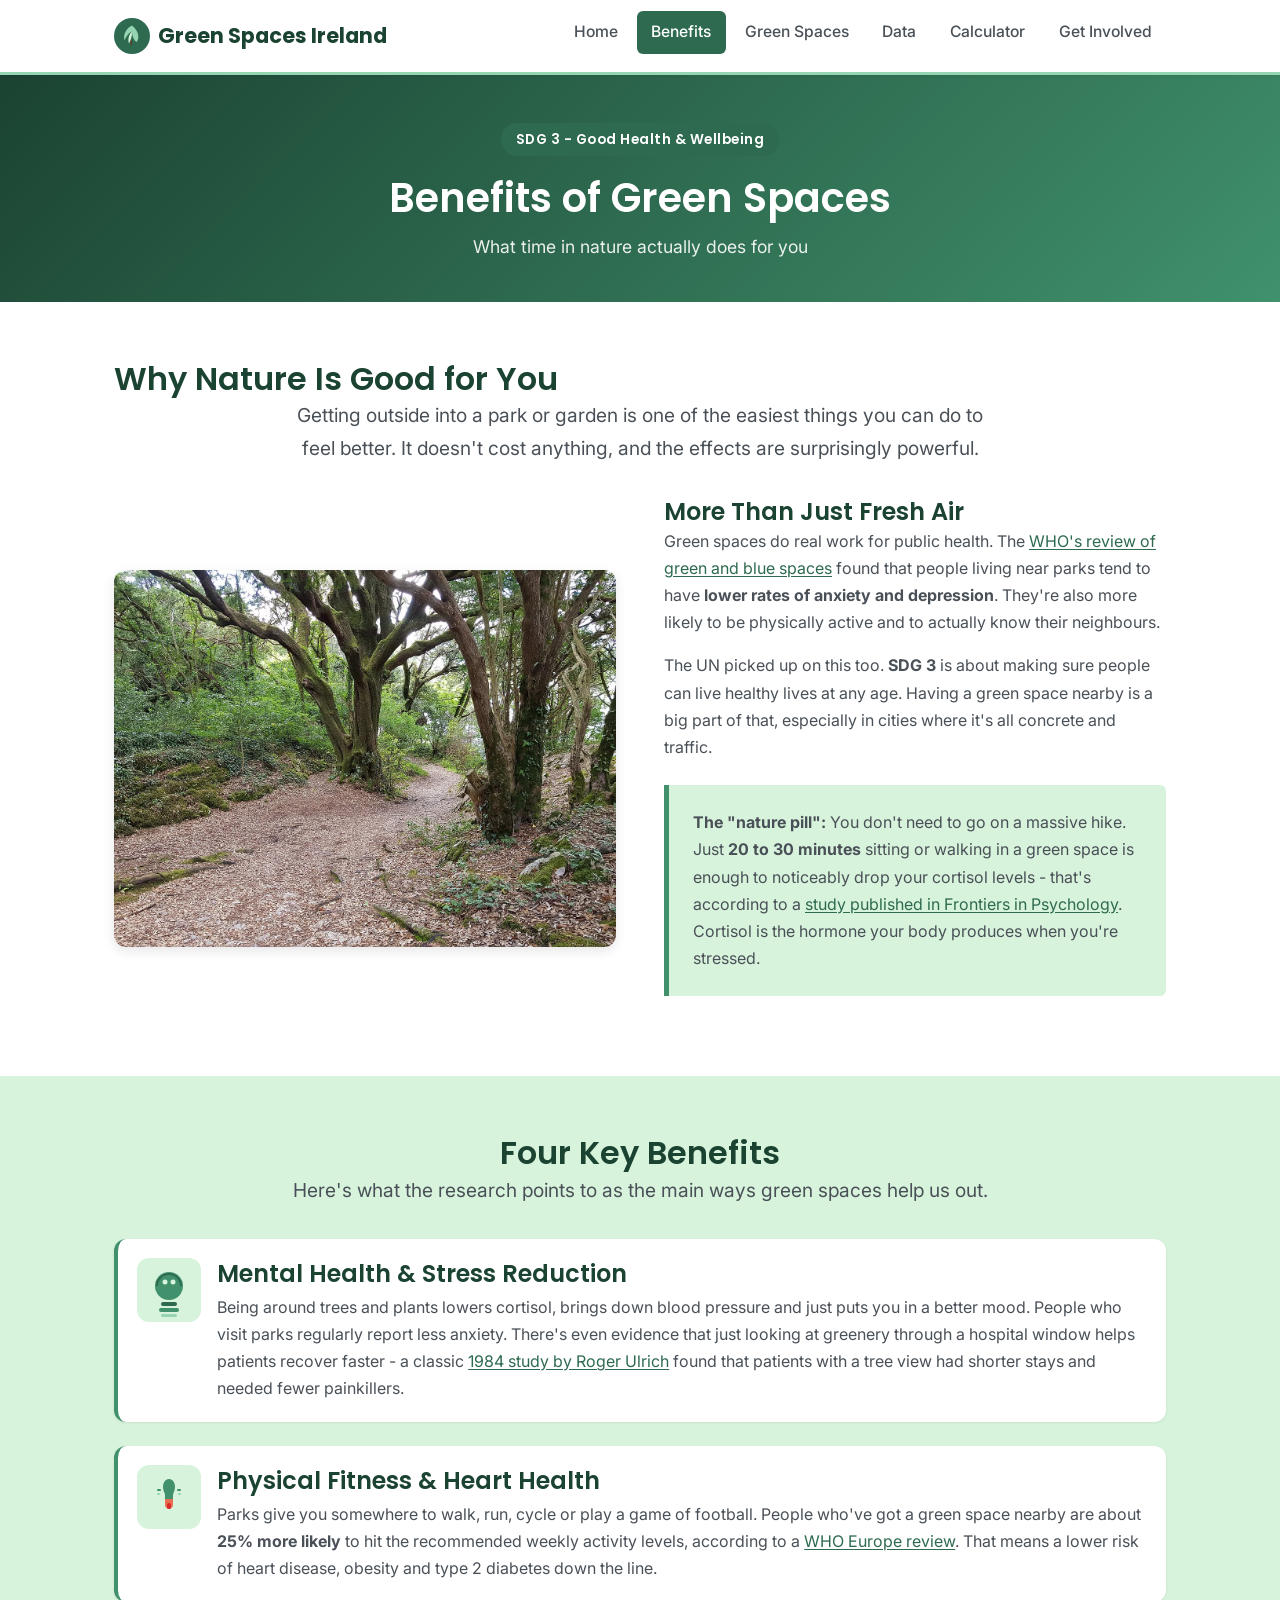
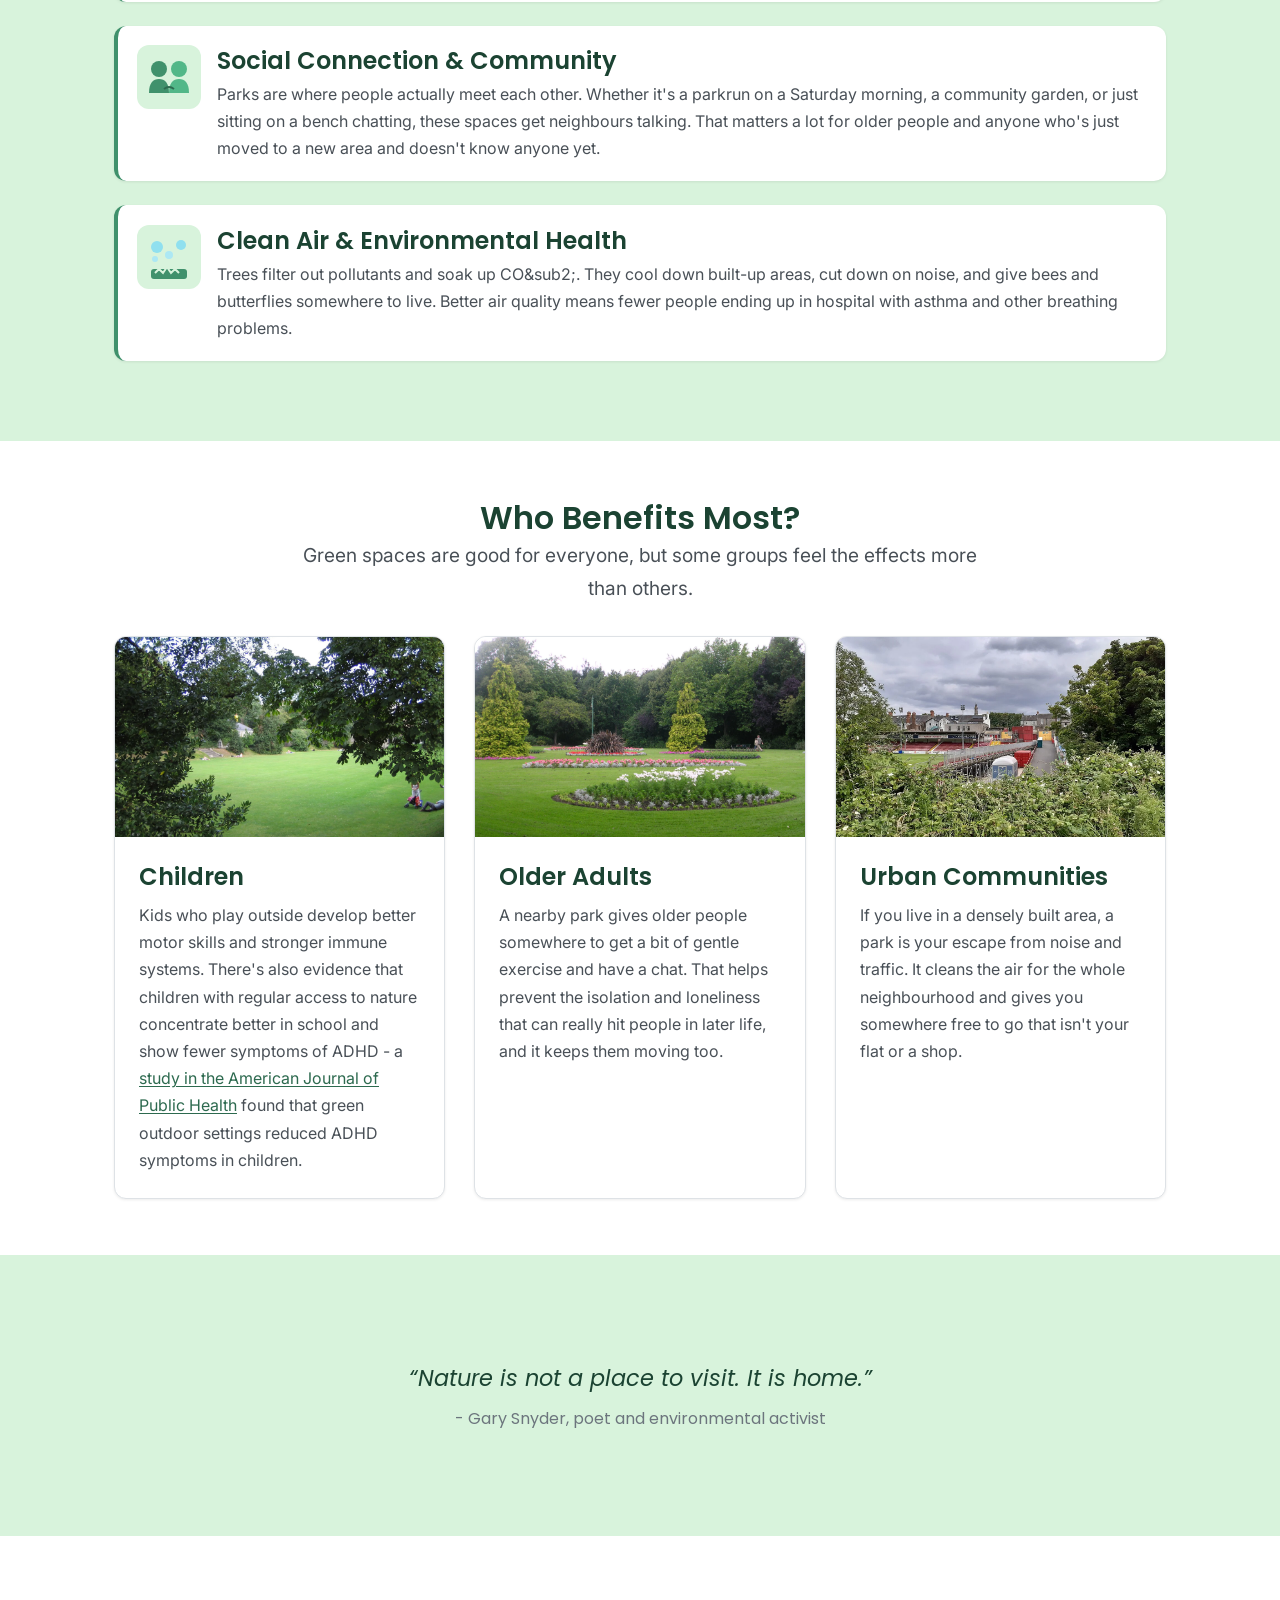
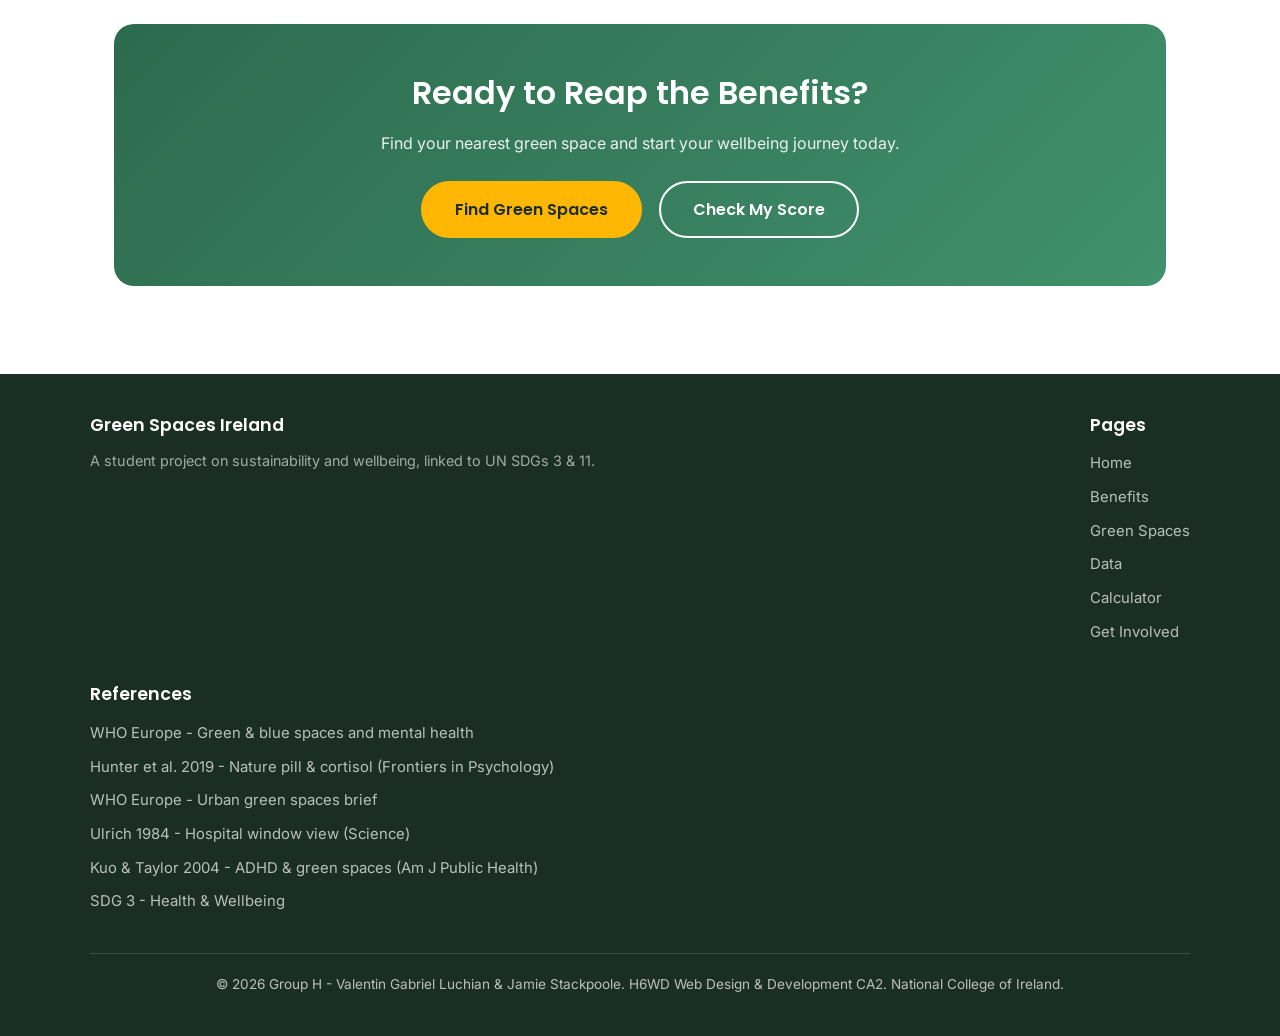
==== commit d2e815a4: "Add Green Wellbeing Score Calculator functionality - Implemented a JavaScript calculator to assess w" ====
--- a/benefits.html
+++ b/benefits.html
@@ -15,7 +15,7 @@
     <meta name="author" content="Jamie Stackpoole">
     <title>Benefits | Green Spaces Ireland</title>
     <link rel="icon" type="image/svg+xml" href="images/logo.svg">
-    <link rel="stylesheet" href="styles.css">
+    <link rel="stylesheet" href="css/styles.css">
 </head>
 <body>
 
@@ -62,7 +62,7 @@
 
             <div class="two-col">
                 <div class="col">
-                    <img src="images/walk.jpg"
+                    <img width="1280" height="960" loading="lazy" src="images/walk.webp"
                      alt="A hiking trail in Killarney National Park, Ireland" title="Killarney National Park walk by ChocoElephant, CC BY-SA 4.0, Wikimedia Commons">
                 </div>
                 <div class="col">
@@ -108,7 +108,7 @@
                 <img src="images/benefit-mental.svg"
                      alt="Icon representing mental health and a calm mind">
                 <div>
-                    <h4>Mental Health &amp; Stress Reduction</h4>
+                    <h3>Mental Health &amp; Stress Reduction</h3>
                     <p>
                         Being around trees and plants lowers cortisol, brings down
                         blood pressure and just puts you in a better mood. People who
@@ -124,7 +124,7 @@
                 <img src="images/benefit-physical.svg"
                      alt="Icon representing physical activity and heart health">
                 <div>
-                    <h4>Physical Fitness &amp; Heart Health</h4>
+                    <h3>Physical Fitness &amp; Heart Health</h3>
                     <p>
                         Parks give you somewhere to walk, run, cycle or play a game of
                         football. People who've got a green space nearby are about
@@ -139,7 +139,7 @@
                 <img src="images/benefit-social.svg"
                      alt="Icon representing community and social connection">
                 <div>
-                    <h4>Social Connection &amp; Community</h4>
+                    <h3>Social Connection &amp; Community</h3>
                     <p>
                         Parks are where people actually meet each other. Whether it's a
                         parkrun on a Saturday morning, a community garden, or just sitting
@@ -154,7 +154,7 @@
                 <img src="images/benefit-air.svg"
                      alt="Icon representing clean air and environmental health">
                 <div>
-                    <h4>Clean Air &amp; Environmental Health</h4>
+                    <h3>Clean Air &amp; Environmental Health</h3>
                     <p>
                         Trees filter out pollutants and soak up CO&sub2;. They cool down
                         built-up areas, cut down on noise, and give bees and butterflies
@@ -177,7 +177,7 @@
 
             <div class="card-grid">
                 <div class="card">
-                    <img src="images/park-4.jpg"
+                    <img width="2048" height="1536" loading="lazy" src="images/park-4.webp"
                          alt="People enjoying the Iveagh Gardens, a public park in Dublin, Ireland" title="Iveagh Gardens by William Murphy, CC BY-SA 2.0, Wikimedia Commons">
                     <div class="card-body">
                         <h3>Children</h3>
@@ -191,7 +191,7 @@
                 </div>
 
                 <div class="card">
-                    <img src="images/park-2.jpg"
+                    <img width="2048" height="1536" loading="lazy" src="images/park-2.webp"
                          alt="Merrion Square Park, Dublin, a peaceful green space for older adults" title="Merrion Square Park by MaRiA-89, CC BY 3.0, Wikimedia Commons">
                     <div class="card-body">
                         <h3>Older Adults</h3>
@@ -205,7 +205,7 @@
                 </div>
 
                 <div class="card">
-                    <img src="images/park-5.jpg"
+                    <img width="1280" height="720" loading="lazy" src="images/park-5.webp"
                          alt="Community allotments with growing plants at Grattan Crescent Park, Dublin" title="Grattan Crescent allotments, CC0 / Public Domain, Wikimedia Commons">
                     <div class="card-body">
                         <h3>Urban Communities</h3>
@@ -222,14 +222,14 @@
     </section>
 
     <!-- ===== Quote ===== -->
-    <section class="section section-alt">
+    <div class="section section-alt">
         <div class="container">
             <blockquote>
                 &ldquo;Nature is not a place to visit. It is home.&rdquo;
                 <cite>- Gary Snyder, poet and environmental activist</cite>
             </blockquote>
         </div>
-    </section>
+    </div>
 
     <!-- ===== CTA ===== -->
     <section class="section">
@@ -251,14 +251,14 @@
     <footer class="site-footer">
         <div class="footer-grid">
             <div class="footer-col">
-                <h4>Green Spaces Ireland</h4>
+                <h3>Green Spaces Ireland</h3>
                 <p style="color: rgba(255,255,255,0.6); font-size:0.9rem;">
                     A student project on sustainability and wellbeing,
                     linked to UN SDGs 3 &amp; 11.
                 </p>
             </div>
             <div class="footer-col">
-                <h4>Pages</h4>
+                <h3>Pages</h3>
                 <ul>
                     <li><a href="index.html">Home</a></li>
                     <li><a href="benefits.html">Benefits</a></li>
@@ -269,7 +269,7 @@
                 </ul>
             </div>
             <div class="footer-col">
-                <h4>References</h4>
+                <h3>References</h3>
                 <ul>
                     <li><a href="https://www.who.int/europe/publications/i/item/9789289055666" target="_blank" rel="noopener">WHO Europe - Green &amp; blue spaces and mental health</a></li>
                     <li><a href="https://www.frontiersin.org/articles/10.3389/fpsyg.2019.00722/full" target="_blank" rel="noopener">Hunter et al. 2019 - Nature pill &amp; cortisol (Frontiers in Psychology)</a></li>
--- a/css/styles.css
+++ b/css/styles.css
@@ -0,0 +1,1006 @@
+/* ============================================================
+   Green Spaces and Wellbeing in Ireland - Shared Stylesheet
+   Topic 8 | SDGs 3 and 11
+   Group H | H6WD Web Design & Development CA2
+   ------------------------------------------------------------
+   Student: Valentin Gabriel Luchian  - Base layout, navigation,
+            hero sections, calculator, data table, footer, variables
+   Student: Jamie Stackpoole          - Benefits cards, green spaces
+            grid, get involved page, embeds, responsive tweaks
+   ============================================================ */
+
+
+/* ===== Google Fonts Import =====
+   Poppins  - headings
+   Inter    - body text
+   ============================== */
+@import url('https://fonts.googleapis.com/css2?family=Poppins:wght@400;500;600;700&family=Inter:wght@400;500;600&display=swap');
+
+
+/* ===== CSS Custom Properties (Variables) =====
+   Written by: Valentin Gabriel Luchian
+   ============================================== */
+:root {
+    /* Primary greens - nature theme */
+    --green-900: #1b4332;
+    --green-700: #2d6a4f;
+    --green-500: #40916c;
+    --green-300: #95d5b2;
+    --green-100: #d8f3dc;
+
+    /* Neutral tones */
+    --dark: #1a2e25;
+    --grey-700: #495057;
+    --grey-500: #6c757d;
+    --grey-300: #dee2e6;
+    --grey-100: #f1f3f5;
+    --white: #ffffff;
+
+    /* Accent */
+    --accent: #ffb703;
+    --accent-dark: #fb8500;
+
+    /* Layout */
+    --max-width: 1100px;
+    --nav-height: 72px;
+
+    /* Typography */
+    --font-heading: 'Poppins', sans-serif;
+    --font-body: 'Inter', sans-serif;
+
+    /* Shadows */
+    --shadow-sm: 0 1px 3px rgba(0, 0, 0, 0.08);
+    --shadow-md: 0 4px 12px rgba(0, 0, 0, 0.10);
+    --shadow-lg: 0 10px 30px rgba(0, 0, 0, 0.15);
+
+    /* Radius */
+    --radius-sm: 6px;
+    --radius-md: 12px;
+    --radius-lg: 20px;
+
+    /* Transition */
+    --transition: 0.25s ease;
+}
+
+
+/* ===== Reset & Base Styles =====
+   Written by: Valentin Gabriel Luchian
+   ==================================== */
+*,
+*::before,
+*::after {
+    margin: 0;
+    padding: 0;
+    box-sizing: border-box;
+}
+
+html {
+    scroll-behavior: smooth;
+    font-size: 16px;
+}
+
+body {
+    font-family: var(--font-body);
+    color: var(--grey-700);
+    background-color: var(--white);
+    line-height: 1.7;
+    min-height: 100vh;
+    display: flex;
+    flex-direction: column;
+}
+
+h1, h2, h3, h4, h5, h6 {
+    font-family: var(--font-heading);
+    color: var(--green-900);
+    line-height: 1.3;
+    font-weight: 600;
+}
+
+h1 { font-size: 2.5rem; }
+h2 { font-size: 2rem; }
+h3 { font-size: 1.5rem; }
+h4 { font-size: 1.2rem; }
+
+p { margin-bottom: 1rem; }
+
+a {
+    color: var(--green-700);
+    text-decoration: underline;
+    text-underline-offset: 2px;
+    transition: color var(--transition);
+}
+
+a:hover { color: var(--green-500); }
+
+/* Nav, footer, buttons: no underline (handled by their own backgrounds/colors) */
+.nav-logo, .nav-links a, .footer-col a, .btn, .stat-label a {
+    text-decoration: none;
+}
+
+/* Source links inside body text still get an underline for distinguishability */
+p a, li a, .callout a, .lead a, h3 a {
+    text-decoration: underline;
+}
+
+img {
+    max-width: 100%;
+    height: auto;
+    display: block;
+}
+
+ul, ol { margin-bottom: 1rem; padding-left: 1.5rem; }
+
+li { margin-bottom: 0.4rem; }
+
+
+/* ===== Utility Classes =====
+   Written by: Valentin Gabriel Luchian
+   ================================ */
+.container {
+    max-width: var(--max-width);
+    margin: 0 auto;
+    padding: 0 1.5rem;
+}
+
+.text-center { text-align: center; }
+
+.sr-only {
+    position: absolute;
+    width: 1px;
+    height: 1px;
+    padding: 0;
+    margin: -1px;
+    overflow: hidden;
+    clip: rect(0, 0, 0, 0);
+    white-space: nowrap;
+    border: 0;
+}
+
+.section {
+    padding: 3.5rem 0;
+}
+
+.section-alt {
+    background-color: var(--green-100);
+}
+
+.lead {
+    font-size: 1.2rem;
+    color: var(--grey-700);
+    max-width: 700px;
+    margin: 0 auto 2rem;
+}
+
+.sdg-badge {
+    display: inline-block;
+    background: var(--green-700);
+    color: var(--white);
+    font-family: var(--font-heading);
+    font-size: 0.85rem;
+    font-weight: 600;
+    padding: 0.3rem 0.9rem;
+    border-radius: 50px;
+    letter-spacing: 0.5px;
+    margin-bottom: 1rem;
+}
+
+
+/* ===== Navigation Bar (Flexbox) =====
+   Written by: Valentin Gabriel Luchian
+   ======================================= */
+.site-header {
+    position: sticky;
+    top: 0;
+    z-index: 1000;
+    background: var(--white);
+    box-shadow: var(--shadow-sm);
+    border-bottom: 3px solid var(--green-300);
+}
+
+.nav-bar {
+    display: flex;
+    align-items: center;
+    justify-content: space-between;
+    height: var(--nav-height);
+    max-width: var(--max-width);
+    margin: 0 auto;
+    padding: 0 1.5rem;
+}
+
+.nav-logo {
+    display: flex;
+    align-items: center;
+    gap: 0.5rem;
+    font-family: var(--font-heading);
+    font-weight: 700;
+    font-size: 1.3rem;
+    color: var(--green-900);
+}
+
+.nav-logo img {
+    width: 36px;
+    height: 36px;
+}
+
+.nav-links {
+    display: flex;
+    align-items: center;
+    gap: 0.3rem;
+    list-style: none;
+    margin: 0;
+    padding: 0;
+}
+
+.nav-links a {
+    display: block;
+    padding: 0.5rem 0.9rem;
+    color: var(--grey-700);
+    font-weight: 500;
+    font-size: 0.98rem;
+    border-radius: var(--radius-sm);
+    transition: background var(--transition), color var(--transition);
+}
+
+.nav-links a:hover {
+    background: var(--green-100);
+    color: var(--green-700);
+}
+
+.nav-links a.active {
+    background: var(--green-700);
+    color: var(--white);
+}
+
+/* Hamburger toggle button - hidden on desktop */
+.nav-toggle {
+    display: none;
+    flex-direction: column;
+    justify-content: space-between;
+    width: 28px;
+    height: 22px;
+    background: none;
+    border: none;
+    cursor: pointer;
+}
+
+.nav-toggle span {
+    display: block;
+    height: 3px;
+    width: 100%;
+    background: var(--green-900);
+    border-radius: 3px;
+    transition: transform var(--transition), opacity var(--transition);
+}
+
+
+/* ===== Hero Section =====
+   Written by: Valentin Gabriel Luchian
+   =========================== */
+.hero {
+    position: relative;
+    min-height: 520px;
+    display: flex;
+    align-items: center;
+    justify-content: center;
+    text-align: center;
+    color: var(--white);
+    overflow: hidden;
+    background: linear-gradient(135deg, var(--green-900), var(--green-700));
+}
+
+.hero::before {
+    content: '';
+    position: absolute;
+    inset: 0;
+    background-image: url('images/hero-park.webp');
+    background-size: cover;
+    background-position: center;
+    opacity: 0.35;
+}
+
+.hero-content {
+    position: relative;
+    z-index: 1;
+    max-width: 750px;
+    padding: 2rem 1.5rem;
+}
+
+.hero h1 {
+    color: var(--white);
+    font-size: 3rem;
+    margin-bottom: 1rem;
+    text-shadow: 0 2px 8px rgba(0, 0, 0, 0.3);
+}
+
+.hero p {
+    font-size: 1.25rem;
+    color: rgba(255, 255, 255, 0.92);
+    margin-bottom: 2rem;
+}
+
+.hero .sdg-badge {
+    background: var(--accent);
+    color: var(--dark);
+}
+
+.btn {
+    display: inline-block;
+    padding: 0.8rem 2rem;
+    font-family: var(--font-heading);
+    font-weight: 600;
+    font-size: 1rem;
+    border-radius: 50px;
+    border: 2px solid transparent;
+    cursor: pointer;
+    transition: transform var(--transition), background var(--transition), color var(--transition);
+}
+
+.btn-primary {
+    background: var(--accent);
+    color: var(--dark);
+    border-color: var(--accent);
+}
+
+.btn-primary:hover {
+    background: var(--accent-dark);
+    border-color: var(--accent-dark);
+    color: var(--white);
+    transform: translateY(-2px);
+}
+
+.btn-outline {
+    background: transparent;
+    color: var(--white);
+    border-color: var(--white);
+}
+
+.btn-outline:hover {
+    background: var(--white);
+    color: var(--green-900);
+    transform: translateY(-2px);
+}
+
+.btn + .btn { margin-left: 0.8rem; }
+
+
+/* ===== Page Banner (inner pages) =====
+   Written by: Valentin Gabriel Luchian
+   ======================================= */
+.page-banner {
+    background: linear-gradient(135deg, var(--green-900), var(--green-500));
+    color: var(--white);
+    text-align: center;
+    padding: 3rem 1.5rem 2.5rem;
+}
+
+.page-banner h1 {
+    color: var(--white);
+    margin-bottom: 0.5rem;
+}
+
+.page-banner p {
+    color: rgba(255, 255, 255, 0.9);
+    font-size: 1.1rem;
+    max-width: 650px;
+    margin: 0 auto;
+    margin-bottom: 0;
+}
+
+
+/* ===== Info Cards (CSS Grid) =====
+   Written by: Jamie Stackpoole
+   =================================== */
+.card-grid {
+    display: grid;
+    grid-template-columns: repeat(auto-fit, minmax(280px, 1fr));
+    gap: 1.8rem;
+}
+
+.card {
+    background: var(--white);
+    border-radius: var(--radius-md);
+    box-shadow: var(--shadow-sm);
+    overflow: hidden;
+    transition: transform var(--transition), box-shadow var(--transition);
+    border: 1px solid var(--grey-300);
+}
+
+.card:hover {
+    transform: translateY(-5px);
+    box-shadow: var(--shadow-lg);
+}
+
+.card img {
+    width: 100%;
+    height: 200px;
+    object-fit: cover;
+}
+
+.card-body {
+    padding: 1.5rem;
+}
+
+.card-body h3 {
+    margin-bottom: 0.6rem;
+}
+
+.card-body p:last-child { margin-bottom: 0; }
+
+
+/* ===== Two-Column Layout (Flexbox) =====
+   Written by: Valentin Gabriel Luchian
+   ======================================== */
+.two-col {
+    display: flex;
+    gap: 3rem;
+    align-items: center;
+}
+
+.two-col .col {
+    flex: 1;
+}
+
+.two-col img {
+    border-radius: var(--radius-md);
+    box-shadow: var(--shadow-md);
+}
+
+
+/* ===== Data Table =====
+   Written by: Valentin Gabriel Luchian
+   =========================== */
+.table-wrapper {
+    overflow-x: auto;
+    margin: 2rem 0;
+    border-radius: var(--radius-md);
+    box-shadow: var(--shadow-sm);
+}
+
+table {
+    width: 100%;
+    border-collapse: collapse;
+    font-size: 0.95rem;
+}
+
+thead {
+    background: var(--green-700);
+    color: var(--white);
+}
+
+th {
+    padding: 1rem;
+    text-align: left;
+    font-family: var(--font-heading);
+    font-weight: 600;
+    font-size: 0.9rem;
+    letter-spacing: 0.3px;
+}
+
+tbody tr {
+    border-bottom: 1px solid var(--grey-300);
+    transition: background var(--transition);
+}
+
+tbody tr:nth-child(even) {
+    background: var(--green-100);
+}
+
+tbody tr:hover {
+    background: var(--green-300);
+}
+
+td {
+    padding: 0.9rem 1rem;
+}
+
+tfoot {
+    background: var(--green-100);
+    font-weight: 600;
+    color: var(--green-900);
+}
+
+tfoot td {
+    border-top: 2px solid var(--green-700);
+}
+
+
+/* ===== Calculator Section =====
+   Written by: Valentin Gabriel Luchian
+   ================================ */
+.calculator-box {
+    background: var(--white);
+    border-radius: var(--radius-lg);
+    box-shadow: var(--shadow-md);
+    padding: 2.5rem;
+    max-width: 600px;
+    margin: 0 auto;
+}
+
+.calc-form-group {
+    margin-bottom: 1.5rem;
+}
+
+.calc-form-group label {
+    display: block;
+    font-family: var(--font-heading);
+    font-weight: 500;
+    color: var(--green-900);
+    margin-bottom: 0.5rem;
+}
+
+.calc-form-group input {
+    width: 100%;
+    padding: 0.7rem 1rem;
+    border: 2px solid var(--grey-300);
+    border-radius: var(--radius-sm);
+    font-family: var(--font-body);
+    font-size: 1rem;
+    transition: border-color var(--transition);
+}
+
+.calc-form-group input:focus {
+    outline: none;
+    border-color: var(--green-500);
+}
+
+.calc-form-group .hint {
+    font-size: 0.85rem;
+    color: var(--grey-500);
+    margin-top: 0.3rem;
+}
+
+.calc-error {
+    color: #d62828;
+    font-size: 0.88rem;
+    font-weight: 500;
+    margin-top: 0.3rem;
+    min-height: 1.2rem;
+}
+
+.calc-result {
+    margin-top: 1.5rem;
+    padding: 1.5rem;
+    border-radius: var(--radius-md);
+    text-align: center;
+    display: none;
+}
+
+.calc-result.show {
+    display: block;
+    animation: fadeIn 0.4s ease;
+}
+
+.calc-result.good   { background: var(--green-100); border: 2px solid var(--green-500); }
+.calc-result.okay    { background: #fff3cd; border: 2px solid var(--accent); }
+.calc-result.poor    { background: #f8d7da; border: 2px solid #d62828; }
+
+.calc-result .score {
+    font-family: var(--font-heading);
+    font-size: 3.5rem;
+    font-weight: 700;
+    color: var(--green-900);
+    display: block;
+}
+
+.calc-result .rating-label {
+    font-family: var(--font-heading);
+    font-size: 1.3rem;
+    font-weight: 600;
+    margin-bottom: 0.5rem;
+}
+
+.calc-result .tips {
+    text-align: left;
+    margin-top: 1rem;
+    font-size: 0.95rem;
+}
+
+.calc-result .tips li { margin-bottom: 0.3rem; }
+
+@keyframes fadeIn {
+    from { opacity: 0; transform: translateY(10px); }
+    to   { opacity: 1; transform: translateY(0); }
+}
+
+
+/* ===== Benefits List (Jamie Stackpoole) =====
+   Written by: Jamie Stackpoole
+   ============================================= */
+.benefit-item {
+    display: flex;
+    align-items: flex-start;
+    gap: 1rem;
+    margin-bottom: 1.5rem;
+    padding: 1.2rem;
+    background: var(--white);
+    border-radius: var(--radius-md);
+    box-shadow: var(--shadow-sm);
+    border-left: 4px solid var(--green-500);
+}
+
+.benefit-item img {
+    width: 64px;
+    height: 64px;
+    flex-shrink: 0;
+    border-radius: var(--radius-sm);
+}
+
+.benefit-item h3 { margin-bottom: 0.3rem; }
+.benefit-item p { margin-bottom: 0; }
+
+
+/* ===== Green Spaces Grid (Jamie Stackpoole) =====
+   Written by: Jamie Stackpoole
+   ================================================== */
+.spotlight {
+    background: var(--white);
+    border-radius: var(--radius-md);
+    overflow: hidden;
+    box-shadow: var(--shadow-sm);
+    transition: transform var(--transition), box-shadow var(--transition);
+}
+
+.spotlight:hover {
+    transform: translateY(-4px);
+    box-shadow: var(--shadow-md);
+}
+
+.spotlight img {
+    width: 100%;
+    height: 220px;
+    object-fit: cover;
+}
+
+.spotlight-body {
+    padding: 1.5rem;
+}
+
+.spotlight-body h3 { margin-bottom: 0.5rem; }
+
+.spotlight-tag {
+    display: inline-block;
+    background: var(--green-100);
+    color: var(--green-700);
+    font-size: 0.8rem;
+    font-weight: 600;
+    padding: 0.2rem 0.7rem;
+    border-radius: 50px;
+    margin-bottom: 0.6rem;
+}
+
+
+/* ===== Stats Bar =====
+   Written by: Valentin Gabriel Luchian
+   =========================== */
+.stats-bar {
+    display: flex;
+    flex-wrap: wrap;
+    justify-content: center;
+    gap: 2.5rem;
+    padding: 2.5rem 1.5rem;
+    background: var(--green-700);
+    color: var(--white);
+    text-align: center;
+}
+
+.stat-item { min-width: 150px; }
+
+.stat-item .stat-number {
+    font-family: var(--font-heading);
+    font-size: 2.5rem;
+    font-weight: 700;
+    display: block;
+    color: var(--accent);
+}
+
+.stat-item .stat-label {
+    font-size: 0.95rem;
+    color: rgba(255, 255, 255, 0.95);
+}
+
+.stat-item .stat-label a {
+    color: #ffd966;
+    text-decoration: underline;
+    text-underline-offset: 2px;
+}
+
+
+/* ===== Embedded Content (Jamie Stackpoole) =====
+   Written by: Jamie Stackpoole
+   ================================================= */
+.embed-wrapper {
+    position: relative;
+    width: 100%;
+    max-width: 800px;
+    margin: 0 auto;
+    padding-bottom: 56.25%;
+    height: 0;
+    overflow: hidden;
+    border-radius: var(--radius-md);
+    box-shadow: var(--shadow-md);
+}
+
+.embed-wrapper iframe {
+    position: absolute;
+    top: 0;
+    left: 0;
+    width: 100%;
+    height: 100%;
+    border: none;
+}
+
+.form-wrapper {
+    max-width: 640px;
+    margin: 0 auto;
+    border-radius: var(--radius-md);
+    overflow: hidden;
+    box-shadow: var(--shadow-md);
+}
+
+.form-wrapper iframe {
+    width: 100%;
+    height: 900px;
+    border: none;
+}
+
+
+/* ===== Call to Action Banner =====
+   Written by: Jamie Stackpoole
+   =============================== */
+.cta-banner {
+    background: linear-gradient(135deg, var(--green-700), var(--green-500));
+    color: var(--white);
+    text-align: center;
+    padding: 3rem 1.5rem;
+    border-radius: var(--radius-lg);
+    margin: 2rem 0;
+}
+
+.cta-banner h2 {
+    color: var(--white);
+    margin-bottom: 1rem;
+}
+
+.cta-banner p {
+    color: rgba(255, 255, 255, 0.9);
+    max-width: 600px;
+    margin: 0 auto 1.5rem;
+}
+
+
+/* ===== Footer =====
+   Written by: Valentin Gabriel Luchian
+   ==================== */
+.site-footer {
+    margin-top: auto;
+    background: var(--dark);
+    color: rgba(255, 255, 255, 0.7);
+    padding: 2.5rem 1.5rem 1.5rem;
+}
+
+.footer-grid {
+    display: flex;
+    flex-wrap: wrap;
+    justify-content: space-between;
+    gap: 2rem;
+    max-width: var(--max-width);
+    margin: 0 auto;
+}
+
+.footer-col h3 {
+    color: var(--white);
+    margin-bottom: 0.8rem;
+    font-size: 1.1rem;
+}
+
+.footer-col ul {
+    list-style: none;
+    padding: 0;
+    margin: 0;
+}
+
+.footer-col a {
+    color: rgba(255, 255, 255, 0.7);
+    font-size: 0.93rem;
+}
+
+.footer-col a:hover {
+    color: var(--green-300);
+}
+
+.footer-bottom {
+    text-align: center;
+    border-top: 1px solid rgba(255, 255, 255, 0.15);
+    margin-top: 2rem;
+    padding-top: 1.2rem;
+    font-size: 0.85rem;
+    max-width: var(--max-width);
+    margin-left: auto;
+    margin-right: auto;
+}
+
+
+/* ===== Callout / Quote Box =====
+   Written by: Valentin Gabriel Luchian
+   ============================ */
+.callout {
+    background: var(--green-100);
+    border-left: 5px solid var(--green-500);
+    border-radius: 0 var(--radius-sm) var(--radius-sm) 0;
+    padding: 1.5rem;
+    margin: 1.5rem 0;
+}
+
+.callout p { margin-bottom: 0; }
+
+blockquote {
+    font-family: var(--font-heading);
+    font-size: 1.4rem;
+    font-style: italic;
+    color: var(--green-900);
+    text-align: center;
+    max-width: 700px;
+    margin: 2rem auto;
+    padding: 1rem;
+}
+
+blockquote cite {
+    display: block;
+    font-size: 1rem;
+    font-style: normal;
+    color: var(--grey-500);
+    margin-top: 0.5rem;
+}
+
+
+/* ============================================================
+   RESPONSIVE DESIGN - Media Queries
+   ------------------------------------------------------------
+   Written by: Valentin Gabriel Luchian (base breakpoints)
+   Written by: Jamie Stackpoole       (mobile refinements)
+   ============================================================ */
+
+/* Tablet and below */
+@media (max-width: 900px) {
+    h1 { font-size: 2.2rem; }
+    h2 { font-size: 1.7rem; }
+
+    .hero h1 { font-size: 2.3rem; }
+
+    .two-col {
+        flex-direction: column;
+        gap: 1.8rem;
+    }
+
+    .stats-bar { gap: 1.5rem; }
+    .stat-item .stat-number { font-size: 2rem; }
+}
+
+/* Mobile - hamburger menu activates */
+@media (max-width: 768px) {
+    .nav-toggle {
+        display: flex;
+    }
+
+    .nav-links {
+        position: fixed;
+        top: var(--nav-height);
+        left: 0;
+        right: 0;
+        flex-direction: column;
+        align-items: stretch;
+        background: var(--white);
+        box-shadow: var(--shadow-md);
+        padding: 0.5rem 1.5rem 1.5rem;
+        gap: 0;
+        transform: translateY(-150%);
+        transition: transform 0.35s ease;
+        border-bottom: 3px solid var(--green-300);
+    }
+
+    .nav-links.open {
+        transform: translateY(0);
+    }
+
+    .nav-links a {
+        padding: 0.8rem 0.5rem;
+        border-bottom: 1px solid var(--grey-100);
+        border-radius: 0;
+    }
+
+    .nav-links a.active {
+        border-radius: var(--radius-sm);
+    }
+
+    .hero h1 { font-size: 1.9rem; }
+    .hero p  { font-size: 1.05rem; }
+
+    .hero .btn + .btn {
+        margin-left: 0;
+        margin-top: 0.8rem;
+    }
+
+    .section { padding: 2.5rem 0; }
+
+    .calculator-box { padding: 1.5rem; }
+
+    .card-grid {
+        grid-template-columns: 1fr;
+    }
+
+    .benefit-item {
+        flex-direction: column;
+        text-align: center;
+        align-items: center;
+    }
+
+    .benefit-item img {
+        margin: 0 auto;
+    }
+
+    table { font-size: 0.85rem; }
+    th, td { padding: 0.6rem 0.5rem; }
+}
+
+/* Small phones */
+@media (max-width: 480px) {
+    h1 { font-size: 1.8rem; }
+    h2 { font-size: 1.4rem; }
+
+    .hero { min-height: 420px; }
+    .hero h1 { font-size: 1.6rem; }
+
+    .container { padding: 0 1rem; }
+
+    .calc-result .score { font-size: 2.8rem; }
+
+    .btn { padding: 0.7rem 1.5rem; font-size: 0.9rem; }
+
+    .stat-item .stat-number { font-size: 1.8rem; }
+}
+
+
+/* ===== Scroll to Top Button =====
+   Written by: Valentin Gabriel Luchian
+   ================================ */
+.scroll-top {
+    position: fixed;
+    bottom: 2rem;
+    right: 2rem;
+    width: 48px;
+    height: 48px;
+    background: var(--green-700);
+    color: var(--white);
+    border: none;
+    border-radius: 50%;
+    cursor: pointer;
+    font-size: 1.5rem;
+    display: flex;
+    align-items: center;
+    justify-content: center;
+    box-shadow: var(--shadow-md);
+    opacity: 0;
+    visibility: hidden;
+    transition: opacity var(--transition), background var(--transition), transform var(--transition);
+    z-index: 999;
+}
+
+.scroll-top.show {
+    opacity: 1;
+    visibility: visible;
+}
+
+.scroll-top:hover {
+    background: var(--green-500);
+    transform: translateY(-3px);
+}
+
+@media (max-width: 480px) {
+    .scroll-top {
+        bottom: 1rem;
+        right: 1rem;
+        width: 42px;
+        height: 42px;
+        font-size: 1.3rem;
+    }
+}
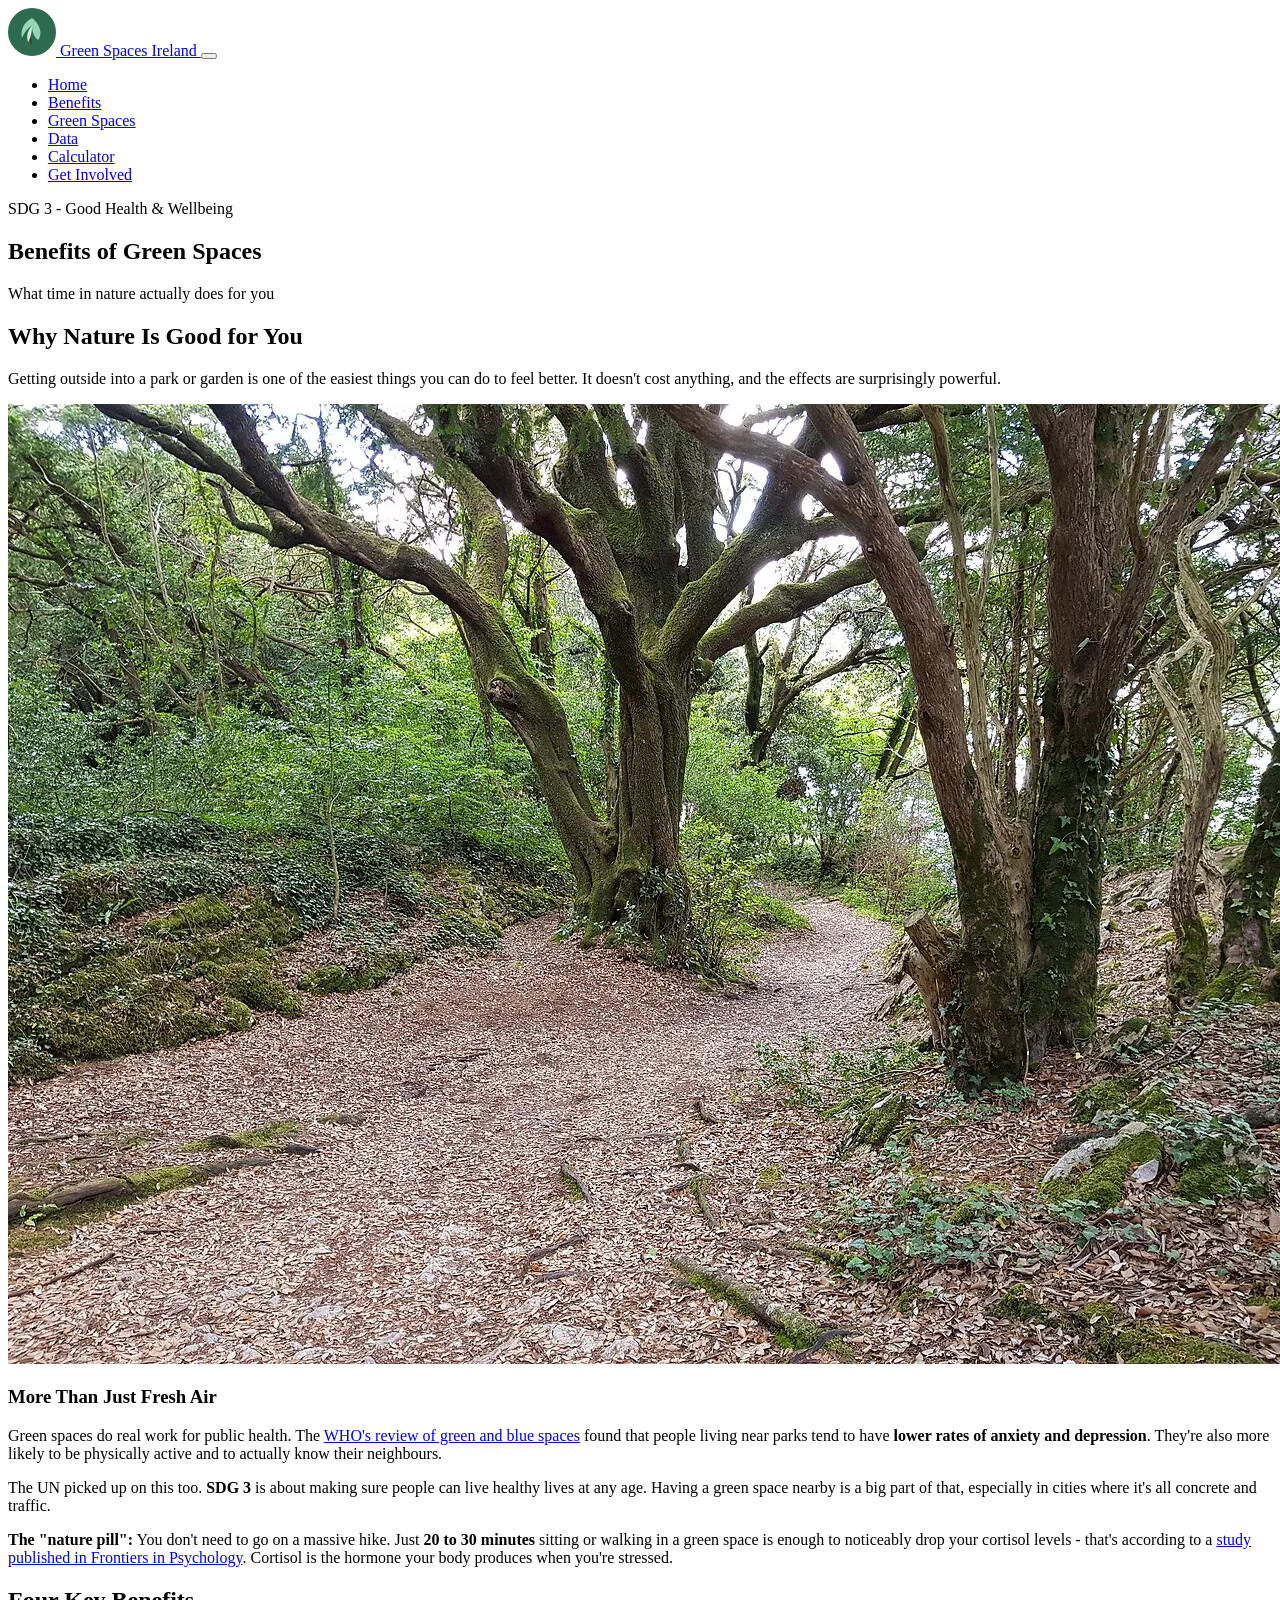
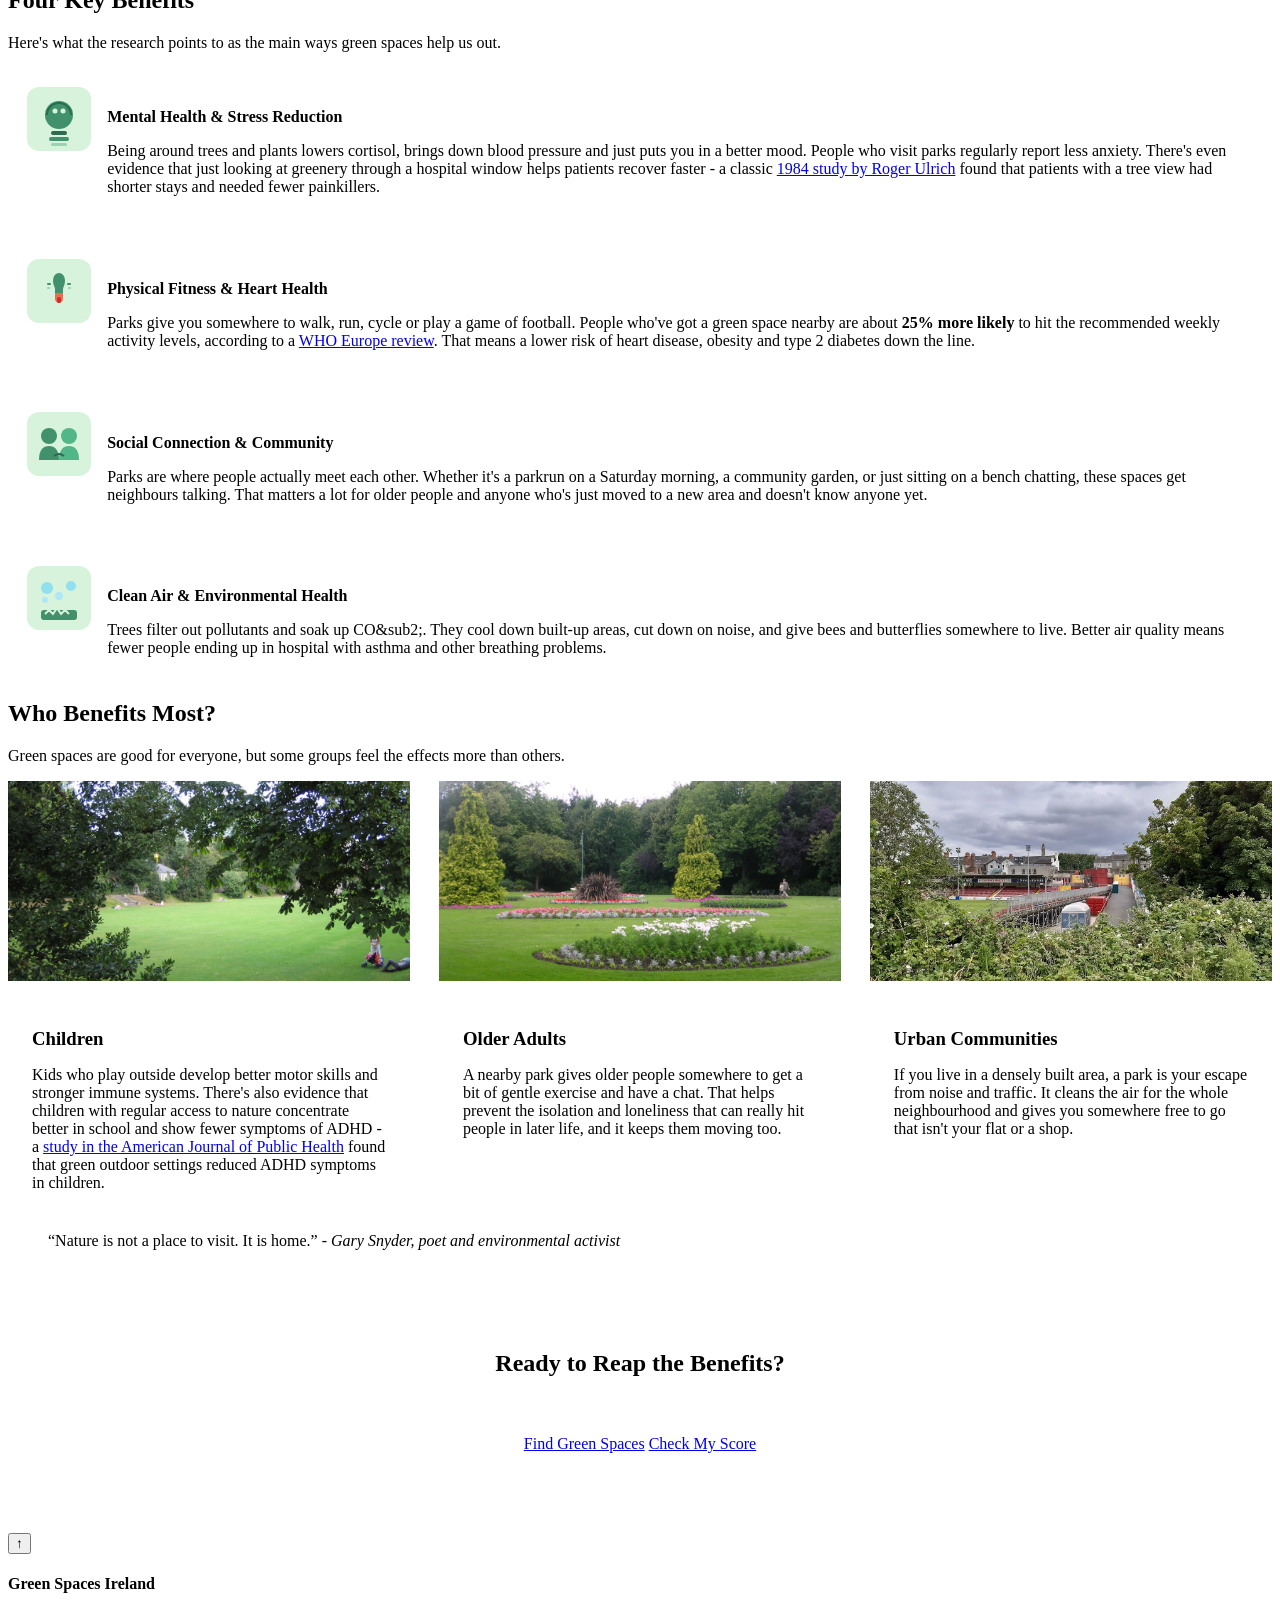
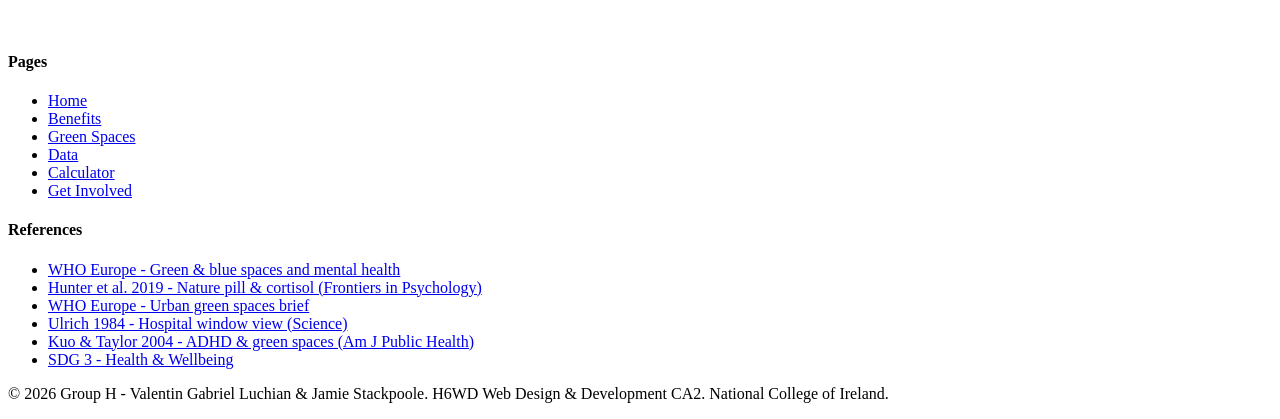
==== commit 702e6bf2: "Merge remote-tracking branch 'origin/main'" ====
--- a/benefits.html
+++ b/benefits.html
@@ -108,7 +108,7 @@
                 <img src="images/benefit-mental.svg"
                      alt="Icon representing mental health and a calm mind">
                 <div>
-                    <h3>Mental Health &amp; Stress Reduction</h3>
+                    <h4>Mental Health &amp; Stress Reduction</h4>
                     <p>
                         Being around trees and plants lowers cortisol, brings down
                         blood pressure and just puts you in a better mood. People who
@@ -124,7 +124,7 @@
                 <img src="images/benefit-physical.svg"
                      alt="Icon representing physical activity and heart health">
                 <div>
-                    <h3>Physical Fitness &amp; Heart Health</h3>
+                    <h4>Physical Fitness &amp; Heart Health</h4>
                     <p>
                         Parks give you somewhere to walk, run, cycle or play a game of
                         football. People who've got a green space nearby are about
@@ -139,7 +139,7 @@
                 <img src="images/benefit-social.svg"
                      alt="Icon representing community and social connection">
                 <div>
-                    <h3>Social Connection &amp; Community</h3>
+                    <h4>Social Connection &amp; Community</h4>
                     <p>
                         Parks are where people actually meet each other. Whether it's a
                         parkrun on a Saturday morning, a community garden, or just sitting
@@ -154,7 +154,7 @@
                 <img src="images/benefit-air.svg"
                      alt="Icon representing clean air and environmental health">
                 <div>
-                    <h3>Clean Air &amp; Environmental Health</h3>
+                    <h4>Clean Air &amp; Environmental Health</h4>
                     <p>
                         Trees filter out pollutants and soak up CO&sub2;. They cool down
                         built-up areas, cut down on noise, and give bees and butterflies
@@ -222,14 +222,14 @@
     </section>
 
     <!-- ===== Quote ===== -->
-    <div class="section section-alt">
+    <section class="section section-alt">
         <div class="container">
             <blockquote>
                 &ldquo;Nature is not a place to visit. It is home.&rdquo;
                 <cite>- Gary Snyder, poet and environmental activist</cite>
             </blockquote>
         </div>
-    </div>
+    </section>
 
     <!-- ===== CTA ===== -->
     <section class="section">
@@ -251,14 +251,14 @@
     <footer class="site-footer">
         <div class="footer-grid">
             <div class="footer-col">
-                <h3>Green Spaces Ireland</h3>
+                <h4>Green Spaces Ireland</h4>
                 <p style="color: rgba(255,255,255,0.6); font-size:0.9rem;">
                     A student project on sustainability and wellbeing,
                     linked to UN SDGs 3 &amp; 11.
                 </p>
             </div>
             <div class="footer-col">
-                <h3>Pages</h3>
+                <h4>Pages</h4>
                 <ul>
                     <li><a href="index.html">Home</a></li>
                     <li><a href="benefits.html">Benefits</a></li>
@@ -269,7 +269,7 @@
                 </ul>
             </div>
             <div class="footer-col">
-                <h3>References</h3>
+                <h4>References</h4>
                 <ul>
                     <li><a href="https://www.who.int/europe/publications/i/item/9789289055666" target="_blank" rel="noopener">WHO Europe - Green &amp; blue spaces and mental health</a></li>
                     <li><a href="https://www.frontiersin.org/articles/10.3389/fpsyg.2019.00722/full" target="_blank" rel="noopener">Hunter et al. 2019 - Nature pill &amp; cortisol (Frontiers in Psychology)</a></li>
--- a/css/styles.css
+++ b/css/styles.css
@@ -1,390 +1,12 @@
 /* ============================================================
-   Green Spaces and Wellbeing in Ireland - Shared Stylesheet
+   Green Spaces and Wellbeing in Ireland - Stylesheet
    Topic 8 | SDGs 3 and 11
    Group H | H6WD Web Design & Development CA2
    ------------------------------------------------------------
-   Student: Valentin Gabriel Luchian  - Base layout, navigation,
-            hero sections, calculator, data table, footer, variables
-   Student: Jamie Stackpoole          - Benefits cards, green spaces
-            grid, get involved page, embeds, responsive tweaks
+   Student: Jamie Stackpoole  (x25130340@student.ncirl.ie)
+   Sections: Info cards grid, benefit items, spotlight grid,
+             embedded content, CTA banner, mobile refinements
    ============================================================ */
-
-
-/* ===== Google Fonts Import =====
-   Poppins  - headings
-   Inter    - body text
-   ============================== */
-@import url('https://fonts.googleapis.com/css2?family=Poppins:wght@400;500;600;700&family=Inter:wght@400;500;600&display=swap');
-
-
-/* ===== CSS Custom Properties (Variables) =====
-   Written by: Valentin Gabriel Luchian
-   ============================================== */
-:root {
-    /* Primary greens - nature theme */
-    --green-900: #1b4332;
-    --green-700: #2d6a4f;
-    --green-500: #40916c;
-    --green-300: #95d5b2;
-    --green-100: #d8f3dc;
-
-    /* Neutral tones */
-    --dark: #1a2e25;
-    --grey-700: #495057;
-    --grey-500: #6c757d;
-    --grey-300: #dee2e6;
-    --grey-100: #f1f3f5;
-    --white: #ffffff;
-
-    /* Accent */
-    --accent: #ffb703;
-    --accent-dark: #fb8500;
-
-    /* Layout */
-    --max-width: 1100px;
-    --nav-height: 72px;
-
-    /* Typography */
-    --font-heading: 'Poppins', sans-serif;
-    --font-body: 'Inter', sans-serif;
-
-    /* Shadows */
-    --shadow-sm: 0 1px 3px rgba(0, 0, 0, 0.08);
-    --shadow-md: 0 4px 12px rgba(0, 0, 0, 0.10);
-    --shadow-lg: 0 10px 30px rgba(0, 0, 0, 0.15);
-
-    /* Radius */
-    --radius-sm: 6px;
-    --radius-md: 12px;
-    --radius-lg: 20px;
-
-    /* Transition */
-    --transition: 0.25s ease;
-}
-
-
-/* ===== Reset & Base Styles =====
-   Written by: Valentin Gabriel Luchian
-   ==================================== */
-*,
-*::before,
-*::after {
-    margin: 0;
-    padding: 0;
-    box-sizing: border-box;
-}
-
-html {
-    scroll-behavior: smooth;
-    font-size: 16px;
-}
-
-body {
-    font-family: var(--font-body);
-    color: var(--grey-700);
-    background-color: var(--white);
-    line-height: 1.7;
-    min-height: 100vh;
-    display: flex;
-    flex-direction: column;
-}
-
-h1, h2, h3, h4, h5, h6 {
-    font-family: var(--font-heading);
-    color: var(--green-900);
-    line-height: 1.3;
-    font-weight: 600;
-}
-
-h1 { font-size: 2.5rem; }
-h2 { font-size: 2rem; }
-h3 { font-size: 1.5rem; }
-h4 { font-size: 1.2rem; }
-
-p { margin-bottom: 1rem; }
-
-a {
-    color: var(--green-700);
-    text-decoration: underline;
-    text-underline-offset: 2px;
-    transition: color var(--transition);
-}
-
-a:hover { color: var(--green-500); }
-
-/* Nav, footer, buttons: no underline (handled by their own backgrounds/colors) */
-.nav-logo, .nav-links a, .footer-col a, .btn, .stat-label a {
-    text-decoration: none;
-}
-
-/* Source links inside body text still get an underline for distinguishability */
-p a, li a, .callout a, .lead a, h3 a {
-    text-decoration: underline;
-}
-
-img {
-    max-width: 100%;
-    height: auto;
-    display: block;
-}
-
-ul, ol { margin-bottom: 1rem; padding-left: 1.5rem; }
-
-li { margin-bottom: 0.4rem; }
-
-
-/* ===== Utility Classes =====
-   Written by: Valentin Gabriel Luchian
-   ================================ */
-.container {
-    max-width: var(--max-width);
-    margin: 0 auto;
-    padding: 0 1.5rem;
-}
-
-.text-center { text-align: center; }
-
-.sr-only {
-    position: absolute;
-    width: 1px;
-    height: 1px;
-    padding: 0;
-    margin: -1px;
-    overflow: hidden;
-    clip: rect(0, 0, 0, 0);
-    white-space: nowrap;
-    border: 0;
-}
-
-.section {
-    padding: 3.5rem 0;
-}
-
-.section-alt {
-    background-color: var(--green-100);
-}
-
-.lead {
-    font-size: 1.2rem;
-    color: var(--grey-700);
-    max-width: 700px;
-    margin: 0 auto 2rem;
-}
-
-.sdg-badge {
-    display: inline-block;
-    background: var(--green-700);
-    color: var(--white);
-    font-family: var(--font-heading);
-    font-size: 0.85rem;
-    font-weight: 600;
-    padding: 0.3rem 0.9rem;
-    border-radius: 50px;
-    letter-spacing: 0.5px;
-    margin-bottom: 1rem;
-}
-
-
-/* ===== Navigation Bar (Flexbox) =====
-   Written by: Valentin Gabriel Luchian
-   ======================================= */
-.site-header {
-    position: sticky;
-    top: 0;
-    z-index: 1000;
-    background: var(--white);
-    box-shadow: var(--shadow-sm);
-    border-bottom: 3px solid var(--green-300);
-}
-
-.nav-bar {
-    display: flex;
-    align-items: center;
-    justify-content: space-between;
-    height: var(--nav-height);
-    max-width: var(--max-width);
-    margin: 0 auto;
-    padding: 0 1.5rem;
-}
-
-.nav-logo {
-    display: flex;
-    align-items: center;
-    gap: 0.5rem;
-    font-family: var(--font-heading);
-    font-weight: 700;
-    font-size: 1.3rem;
-    color: var(--green-900);
-}
-
-.nav-logo img {
-    width: 36px;
-    height: 36px;
-}
-
-.nav-links {
-    display: flex;
-    align-items: center;
-    gap: 0.3rem;
-    list-style: none;
-    margin: 0;
-    padding: 0;
-}
-
-.nav-links a {
-    display: block;
-    padding: 0.5rem 0.9rem;
-    color: var(--grey-700);
-    font-weight: 500;
-    font-size: 0.98rem;
-    border-radius: var(--radius-sm);
-    transition: background var(--transition), color var(--transition);
-}
-
-.nav-links a:hover {
-    background: var(--green-100);
-    color: var(--green-700);
-}
-
-.nav-links a.active {
-    background: var(--green-700);
-    color: var(--white);
-}
-
-/* Hamburger toggle button - hidden on desktop */
-.nav-toggle {
-    display: none;
-    flex-direction: column;
-    justify-content: space-between;
-    width: 28px;
-    height: 22px;
-    background: none;
-    border: none;
-    cursor: pointer;
-}
-
-.nav-toggle span {
-    display: block;
-    height: 3px;
-    width: 100%;
-    background: var(--green-900);
-    border-radius: 3px;
-    transition: transform var(--transition), opacity var(--transition);
-}
-
-
-/* ===== Hero Section =====
-   Written by: Valentin Gabriel Luchian
-   =========================== */
-.hero {
-    position: relative;
-    min-height: 520px;
-    display: flex;
-    align-items: center;
-    justify-content: center;
-    text-align: center;
-    color: var(--white);
-    overflow: hidden;
-    background: linear-gradient(135deg, var(--green-900), var(--green-700));
-}
-
-.hero::before {
-    content: '';
-    position: absolute;
-    inset: 0;
-    background-image: url('images/hero-park.webp');
-    background-size: cover;
-    background-position: center;
-    opacity: 0.35;
-}
-
-.hero-content {
-    position: relative;
-    z-index: 1;
-    max-width: 750px;
-    padding: 2rem 1.5rem;
-}
-
-.hero h1 {
-    color: var(--white);
-    font-size: 3rem;
-    margin-bottom: 1rem;
-    text-shadow: 0 2px 8px rgba(0, 0, 0, 0.3);
-}
-
-.hero p {
-    font-size: 1.25rem;
-    color: rgba(255, 255, 255, 0.92);
-    margin-bottom: 2rem;
-}
-
-.hero .sdg-badge {
-    background: var(--accent);
-    color: var(--dark);
-}
-
-.btn {
-    display: inline-block;
-    padding: 0.8rem 2rem;
-    font-family: var(--font-heading);
-    font-weight: 600;
-    font-size: 1rem;
-    border-radius: 50px;
-    border: 2px solid transparent;
-    cursor: pointer;
-    transition: transform var(--transition), background var(--transition), color var(--transition);
-}
-
-.btn-primary {
-    background: var(--accent);
-    color: var(--dark);
-    border-color: var(--accent);
-}
-
-.btn-primary:hover {
-    background: var(--accent-dark);
-    border-color: var(--accent-dark);
-    color: var(--white);
-    transform: translateY(-2px);
-}
-
-.btn-outline {
-    background: transparent;
-    color: var(--white);
-    border-color: var(--white);
-}
-
-.btn-outline:hover {
-    background: var(--white);
-    color: var(--green-900);
-    transform: translateY(-2px);
-}
-
-.btn + .btn { margin-left: 0.8rem; }
-
-
-/* ===== Page Banner (inner pages) =====
-   Written by: Valentin Gabriel Luchian
-   ======================================= */
-.page-banner {
-    background: linear-gradient(135deg, var(--green-900), var(--green-500));
-    color: var(--white);
-    text-align: center;
-    padding: 3rem 1.5rem 2.5rem;
-}
-
-.page-banner h1 {
-    color: var(--white);
-    margin-bottom: 0.5rem;
-}
-
-.page-banner p {
-    color: rgba(255, 255, 255, 0.9);
-    font-size: 1.1rem;
-    max-width: 650px;
-    margin: 0 auto;
-    margin-bottom: 0;
-}
 
 
 /* ===== Info Cards (CSS Grid) =====
@@ -427,183 +49,7 @@
 .card-body p:last-child { margin-bottom: 0; }
 
 
-/* ===== Two-Column Layout (Flexbox) =====
-   Written by: Valentin Gabriel Luchian
-   ======================================== */
-.two-col {
-    display: flex;
-    gap: 3rem;
-    align-items: center;
-}
-
-.two-col .col {
-    flex: 1;
-}
-
-.two-col img {
-    border-radius: var(--radius-md);
-    box-shadow: var(--shadow-md);
-}
-
-
-/* ===== Data Table =====
-   Written by: Valentin Gabriel Luchian
-   =========================== */
-.table-wrapper {
-    overflow-x: auto;
-    margin: 2rem 0;
-    border-radius: var(--radius-md);
-    box-shadow: var(--shadow-sm);
-}
-
-table {
-    width: 100%;
-    border-collapse: collapse;
-    font-size: 0.95rem;
-}
-
-thead {
-    background: var(--green-700);
-    color: var(--white);
-}
-
-th {
-    padding: 1rem;
-    text-align: left;
-    font-family: var(--font-heading);
-    font-weight: 600;
-    font-size: 0.9rem;
-    letter-spacing: 0.3px;
-}
-
-tbody tr {
-    border-bottom: 1px solid var(--grey-300);
-    transition: background var(--transition);
-}
-
-tbody tr:nth-child(even) {
-    background: var(--green-100);
-}
-
-tbody tr:hover {
-    background: var(--green-300);
-}
-
-td {
-    padding: 0.9rem 1rem;
-}
-
-tfoot {
-    background: var(--green-100);
-    font-weight: 600;
-    color: var(--green-900);
-}
-
-tfoot td {
-    border-top: 2px solid var(--green-700);
-}
-
-
-/* ===== Calculator Section =====
-   Written by: Valentin Gabriel Luchian
-   ================================ */
-.calculator-box {
-    background: var(--white);
-    border-radius: var(--radius-lg);
-    box-shadow: var(--shadow-md);
-    padding: 2.5rem;
-    max-width: 600px;
-    margin: 0 auto;
-}
-
-.calc-form-group {
-    margin-bottom: 1.5rem;
-}
-
-.calc-form-group label {
-    display: block;
-    font-family: var(--font-heading);
-    font-weight: 500;
-    color: var(--green-900);
-    margin-bottom: 0.5rem;
-}
-
-.calc-form-group input {
-    width: 100%;
-    padding: 0.7rem 1rem;
-    border: 2px solid var(--grey-300);
-    border-radius: var(--radius-sm);
-    font-family: var(--font-body);
-    font-size: 1rem;
-    transition: border-color var(--transition);
-}
-
-.calc-form-group input:focus {
-    outline: none;
-    border-color: var(--green-500);
-}
-
-.calc-form-group .hint {
-    font-size: 0.85rem;
-    color: var(--grey-500);
-    margin-top: 0.3rem;
-}
-
-.calc-error {
-    color: #d62828;
-    font-size: 0.88rem;
-    font-weight: 500;
-    margin-top: 0.3rem;
-    min-height: 1.2rem;
-}
-
-.calc-result {
-    margin-top: 1.5rem;
-    padding: 1.5rem;
-    border-radius: var(--radius-md);
-    text-align: center;
-    display: none;
-}
-
-.calc-result.show {
-    display: block;
-    animation: fadeIn 0.4s ease;
-}
-
-.calc-result.good   { background: var(--green-100); border: 2px solid var(--green-500); }
-.calc-result.okay    { background: #fff3cd; border: 2px solid var(--accent); }
-.calc-result.poor    { background: #f8d7da; border: 2px solid #d62828; }
-
-.calc-result .score {
-    font-family: var(--font-heading);
-    font-size: 3.5rem;
-    font-weight: 700;
-    color: var(--green-900);
-    display: block;
-}
-
-.calc-result .rating-label {
-    font-family: var(--font-heading);
-    font-size: 1.3rem;
-    font-weight: 600;
-    margin-bottom: 0.5rem;
-}
-
-.calc-result .tips {
-    text-align: left;
-    margin-top: 1rem;
-    font-size: 0.95rem;
-}
-
-.calc-result .tips li { margin-bottom: 0.3rem; }
-
-@keyframes fadeIn {
-    from { opacity: 0; transform: translateY(10px); }
-    to   { opacity: 1; transform: translateY(0); }
-}
-
-
-/* ===== Benefits List (Jamie Stackpoole) =====
+/* ===== Benefits List =====
    Written by: Jamie Stackpoole
    ============================================= */
 .benefit-item {
@@ -625,11 +71,11 @@
     border-radius: var(--radius-sm);
 }
 
-.benefit-item h3 { margin-bottom: 0.3rem; }
+.benefit-item h4 { margin-bottom: 0.3rem; }
 .benefit-item p { margin-bottom: 0; }
 
 
-/* ===== Green Spaces Grid (Jamie Stackpoole) =====
+/* ===== Green Spaces Grid (Spotlight) =====
    Written by: Jamie Stackpoole
    ================================================== */
 .spotlight {
@@ -669,43 +115,7 @@
 }
 
 
-/* ===== Stats Bar =====
-   Written by: Valentin Gabriel Luchian
-   =========================== */
-.stats-bar {
-    display: flex;
-    flex-wrap: wrap;
-    justify-content: center;
-    gap: 2.5rem;
-    padding: 2.5rem 1.5rem;
-    background: var(--green-700);
-    color: var(--white);
-    text-align: center;
-}
-
-.stat-item { min-width: 150px; }
-
-.stat-item .stat-number {
-    font-family: var(--font-heading);
-    font-size: 2.5rem;
-    font-weight: 700;
-    display: block;
-    color: var(--accent);
-}
-
-.stat-item .stat-label {
-    font-size: 0.95rem;
-    color: rgba(255, 255, 255, 0.95);
-}
-
-.stat-item .stat-label a {
-    color: #ffd966;
-    text-decoration: underline;
-    text-underline-offset: 2px;
-}
-
-
-/* ===== Embedded Content (Jamie Stackpoole) =====
+/* ===== Embedded Content =====
    Written by: Jamie Stackpoole
    ================================================= */
 .embed-wrapper {
@@ -768,162 +178,13 @@
 }
 
 
-/* ===== Footer =====
-   Written by: Valentin Gabriel Luchian
-   ==================== */
-.site-footer {
-    margin-top: auto;
-    background: var(--dark);
-    color: rgba(255, 255, 255, 0.7);
-    padding: 2.5rem 1.5rem 1.5rem;
-}
-
-.footer-grid {
-    display: flex;
-    flex-wrap: wrap;
-    justify-content: space-between;
-    gap: 2rem;
-    max-width: var(--max-width);
-    margin: 0 auto;
-}
-
-.footer-col h3 {
-    color: var(--white);
-    margin-bottom: 0.8rem;
-    font-size: 1.1rem;
-}
-
-.footer-col ul {
-    list-style: none;
-    padding: 0;
-    margin: 0;
-}
-
-.footer-col a {
-    color: rgba(255, 255, 255, 0.7);
-    font-size: 0.93rem;
-}
-
-.footer-col a:hover {
-    color: var(--green-300);
-}
-
-.footer-bottom {
-    text-align: center;
-    border-top: 1px solid rgba(255, 255, 255, 0.15);
-    margin-top: 2rem;
-    padding-top: 1.2rem;
-    font-size: 0.85rem;
-    max-width: var(--max-width);
-    margin-left: auto;
-    margin-right: auto;
-}
-
-
-/* ===== Callout / Quote Box =====
-   Written by: Valentin Gabriel Luchian
-   ============================ */
-.callout {
-    background: var(--green-100);
-    border-left: 5px solid var(--green-500);
-    border-radius: 0 var(--radius-sm) var(--radius-sm) 0;
-    padding: 1.5rem;
-    margin: 1.5rem 0;
-}
-
-.callout p { margin-bottom: 0; }
-
-blockquote {
-    font-family: var(--font-heading);
-    font-size: 1.4rem;
-    font-style: italic;
-    color: var(--green-900);
-    text-align: center;
-    max-width: 700px;
-    margin: 2rem auto;
-    padding: 1rem;
-}
-
-blockquote cite {
-    display: block;
-    font-size: 1rem;
-    font-style: normal;
-    color: var(--grey-500);
-    margin-top: 0.5rem;
-}
-
-
 /* ============================================================
    RESPONSIVE DESIGN - Media Queries
-   ------------------------------------------------------------
-   Written by: Valentin Gabriel Luchian (base breakpoints)
-   Written by: Jamie Stackpoole       (mobile refinements)
+   Written by: Jamie Stackpoole (mobile refinements)
    ============================================================ */
 
-/* Tablet and below */
-@media (max-width: 900px) {
-    h1 { font-size: 2.2rem; }
-    h2 { font-size: 1.7rem; }
-
-    .hero h1 { font-size: 2.3rem; }
-
-    .two-col {
-        flex-direction: column;
-        gap: 1.8rem;
-    }
-
-    .stats-bar { gap: 1.5rem; }
-    .stat-item .stat-number { font-size: 2rem; }
-}
-
-/* Mobile - hamburger menu activates */
+/* Mobile - card grid and benefit items */
 @media (max-width: 768px) {
-    .nav-toggle {
-        display: flex;
-    }
-
-    .nav-links {
-        position: fixed;
-        top: var(--nav-height);
-        left: 0;
-        right: 0;
-        flex-direction: column;
-        align-items: stretch;
-        background: var(--white);
-        box-shadow: var(--shadow-md);
-        padding: 0.5rem 1.5rem 1.5rem;
-        gap: 0;
-        transform: translateY(-150%);
-        transition: transform 0.35s ease;
-        border-bottom: 3px solid var(--green-300);
-    }
-
-    .nav-links.open {
-        transform: translateY(0);
-    }
-
-    .nav-links a {
-        padding: 0.8rem 0.5rem;
-        border-bottom: 1px solid var(--grey-100);
-        border-radius: 0;
-    }
-
-    .nav-links a.active {
-        border-radius: var(--radius-sm);
-    }
-
-    .hero h1 { font-size: 1.9rem; }
-    .hero p  { font-size: 1.05rem; }
-
-    .hero .btn + .btn {
-        margin-left: 0;
-        margin-top: 0.8rem;
-    }
-
-    .section { padding: 2.5rem 0; }
-
-    .calculator-box { padding: 1.5rem; }
-
     .card-grid {
         grid-template-columns: 1fr;
     }
@@ -937,70 +198,4 @@
     .benefit-item img {
         margin: 0 auto;
     }
-
-    table { font-size: 0.85rem; }
-    th, td { padding: 0.6rem 0.5rem; }
-}
-
-/* Small phones */
-@media (max-width: 480px) {
-    h1 { font-size: 1.8rem; }
-    h2 { font-size: 1.4rem; }
-
-    .hero { min-height: 420px; }
-    .hero h1 { font-size: 1.6rem; }
-
-    .container { padding: 0 1rem; }
-
-    .calc-result .score { font-size: 2.8rem; }
-
-    .btn { padding: 0.7rem 1.5rem; font-size: 0.9rem; }
-
-    .stat-item .stat-number { font-size: 1.8rem; }
-}
-
-
-/* ===== Scroll to Top Button =====
-   Written by: Valentin Gabriel Luchian
-   ================================ */
-.scroll-top {
-    position: fixed;
-    bottom: 2rem;
-    right: 2rem;
-    width: 48px;
-    height: 48px;
-    background: var(--green-700);
-    color: var(--white);
-    border: none;
-    border-radius: 50%;
-    cursor: pointer;
-    font-size: 1.5rem;
-    display: flex;
-    align-items: center;
-    justify-content: center;
-    box-shadow: var(--shadow-md);
-    opacity: 0;
-    visibility: hidden;
-    transition: opacity var(--transition), background var(--transition), transform var(--transition);
-    z-index: 999;
-}
-
-.scroll-top.show {
-    opacity: 1;
-    visibility: visible;
-}
-
-.scroll-top:hover {
-    background: var(--green-500);
-    transform: translateY(-3px);
-}
-
-@media (max-width: 480px) {
-    .scroll-top {
-        bottom: 1rem;
-        right: 1rem;
-        width: 42px;
-        height: 42px;
-        font-size: 1.3rem;
-    }
 }
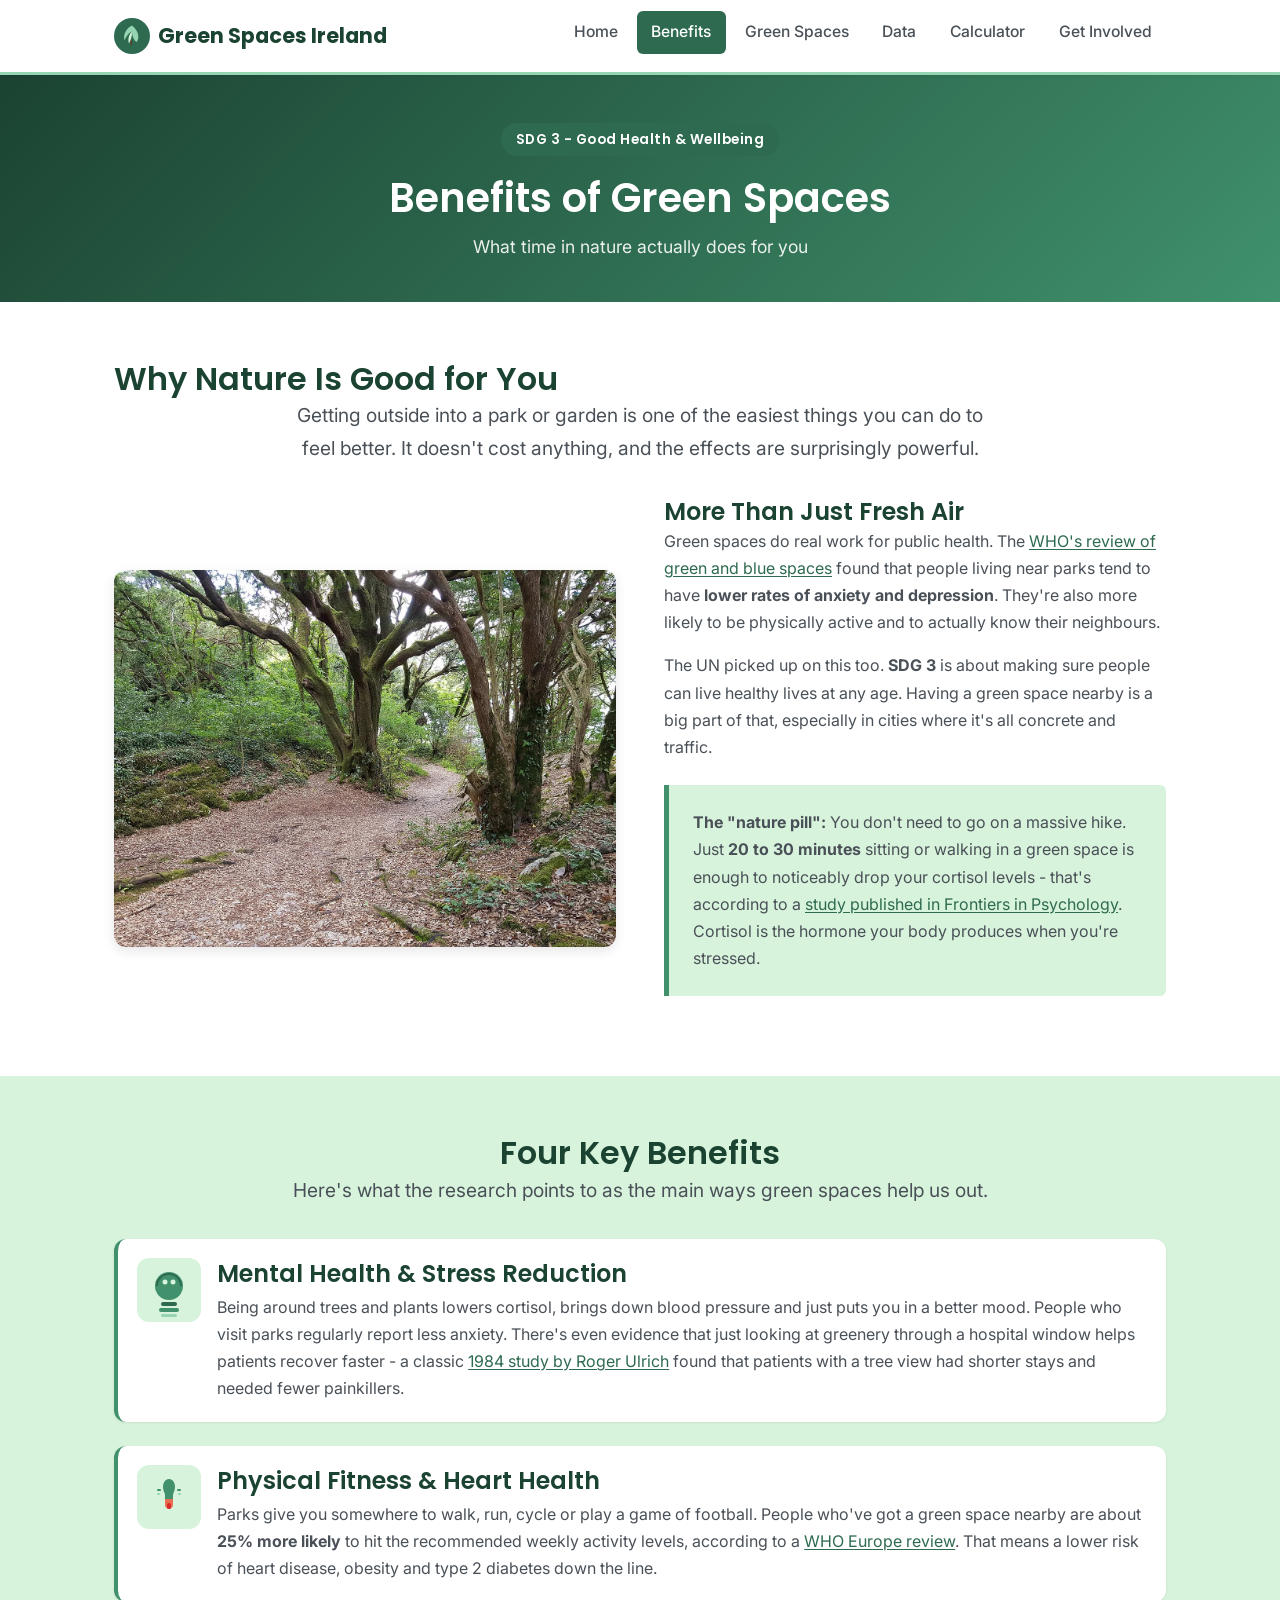
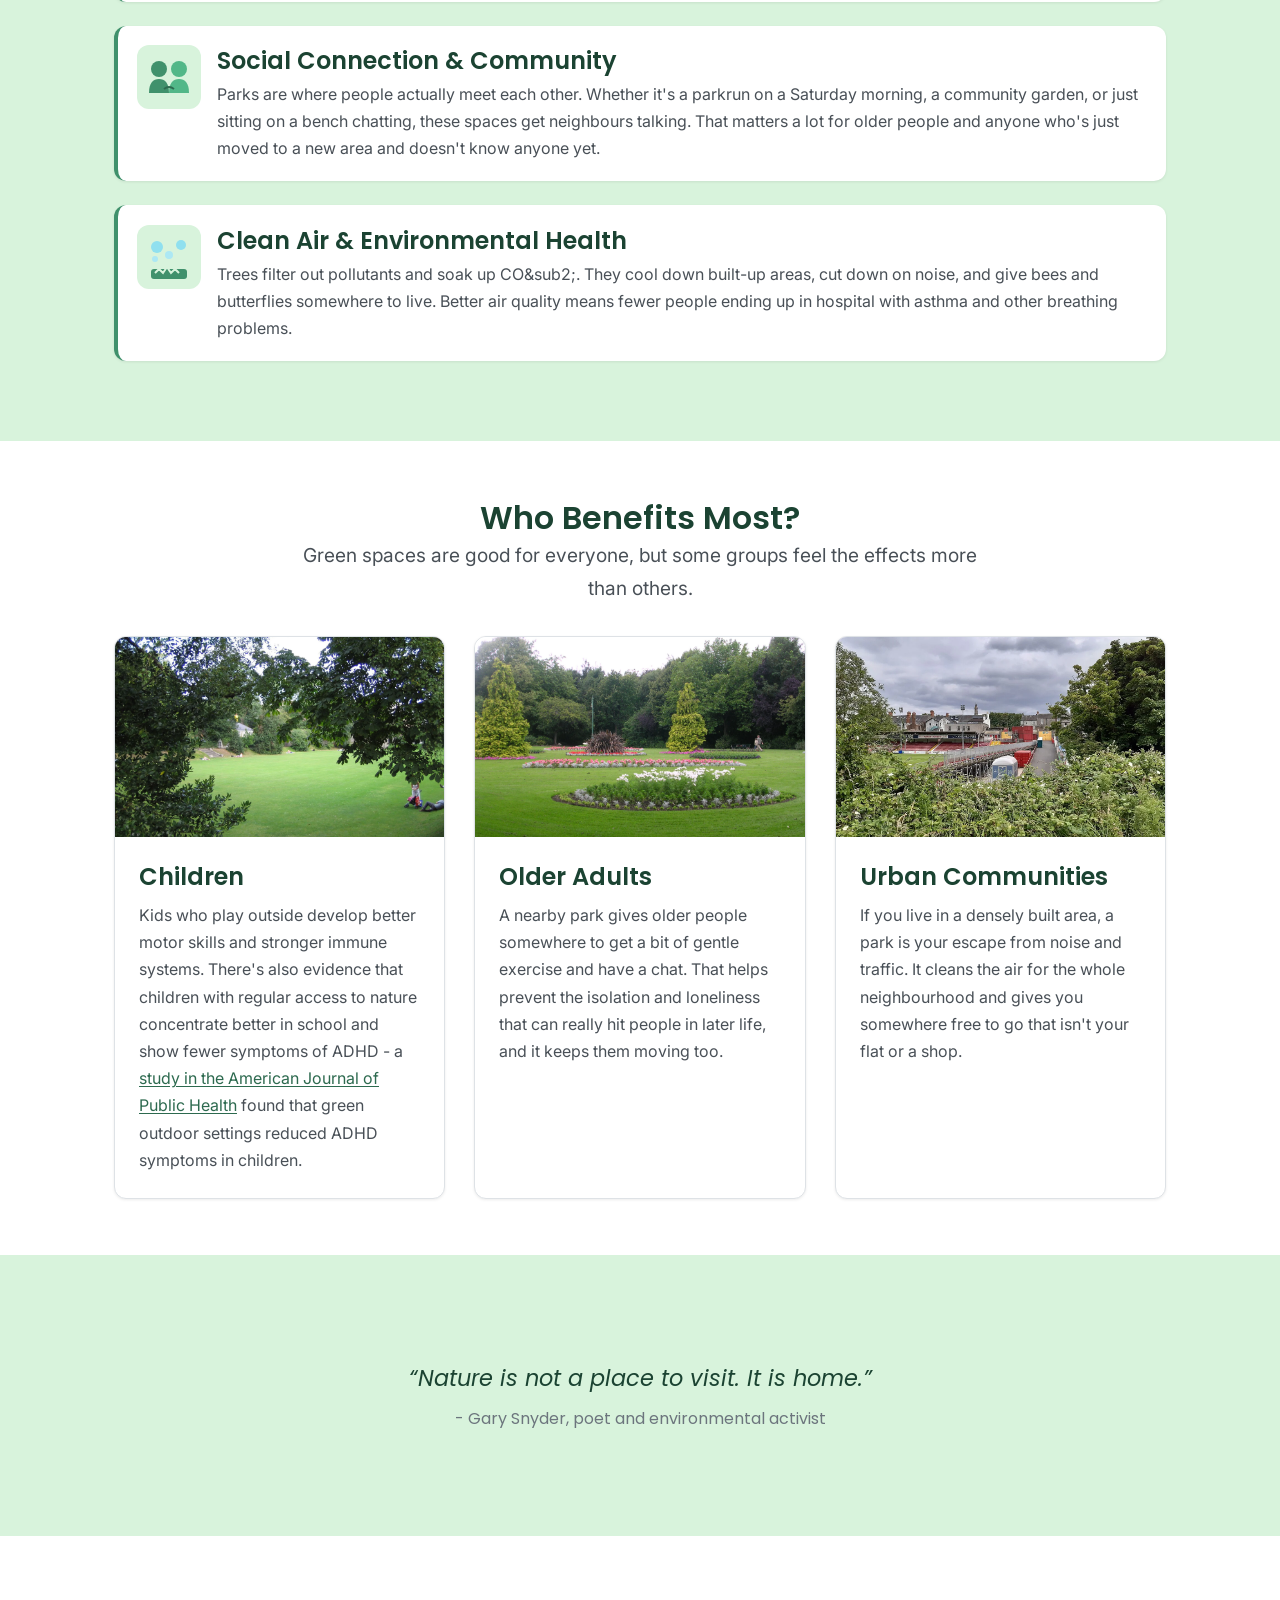
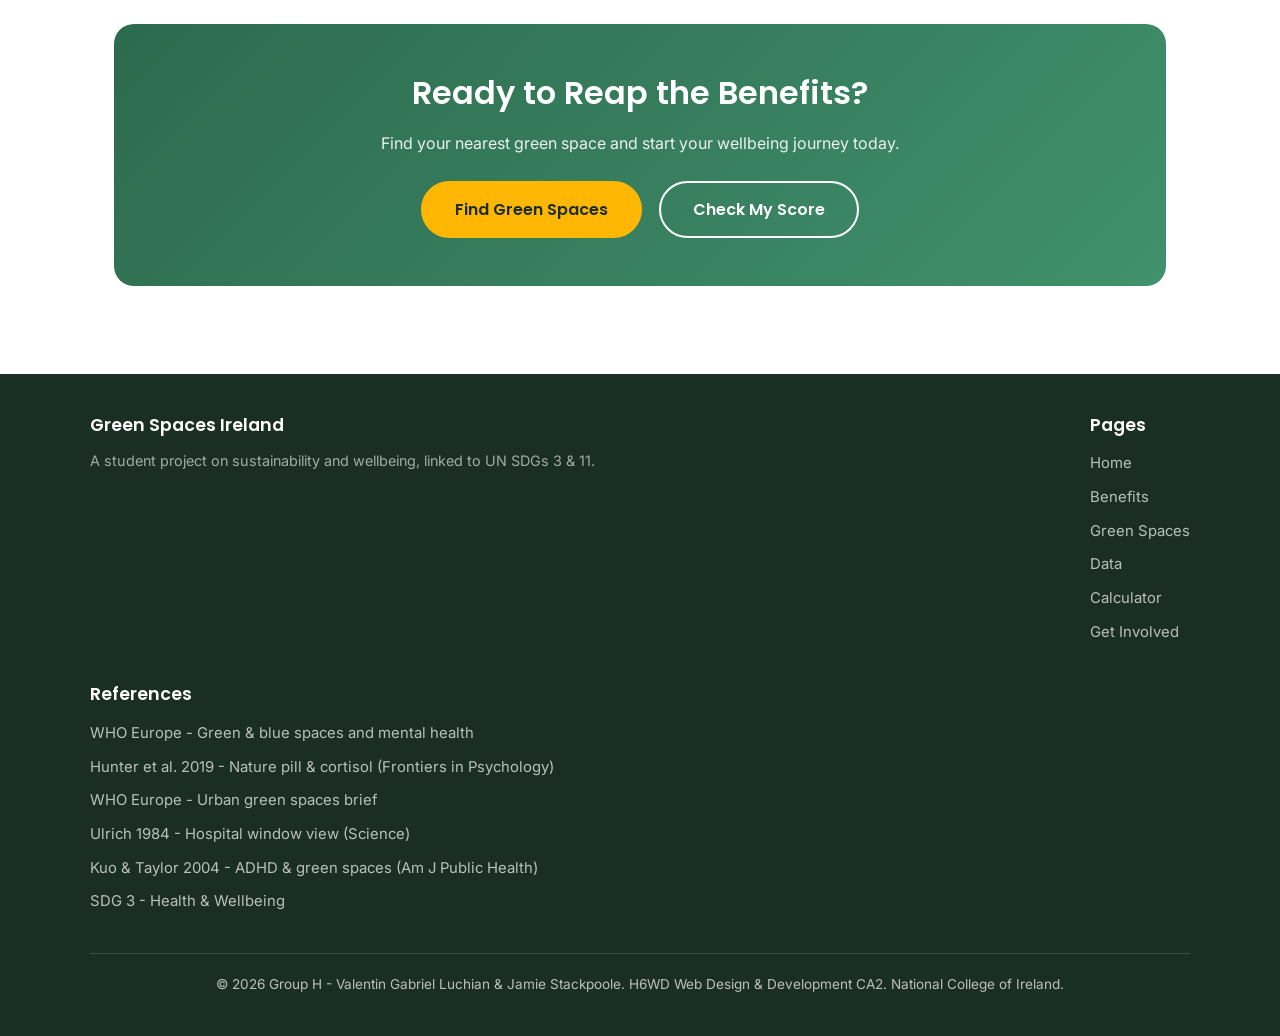
==== commit 08b90617: "Refactor headings in benefits and greenspaces pages for consistency; enhance accessibility with ARIA" ====
--- a/benefits.html
+++ b/benefits.html
@@ -108,7 +108,7 @@
                 <img src="images/benefit-mental.svg"
                      alt="Icon representing mental health and a calm mind">
                 <div>
-                    <h4>Mental Health &amp; Stress Reduction</h4>
+                    <h3>Mental Health &amp; Stress Reduction</h3>
                     <p>
                         Being around trees and plants lowers cortisol, brings down
                         blood pressure and just puts you in a better mood. People who
@@ -124,7 +124,7 @@
                 <img src="images/benefit-physical.svg"
                      alt="Icon representing physical activity and heart health">
                 <div>
-                    <h4>Physical Fitness &amp; Heart Health</h4>
+                    <h3>Physical Fitness &amp; Heart Health</h3>
                     <p>
                         Parks give you somewhere to walk, run, cycle or play a game of
                         football. People who've got a green space nearby are about
@@ -139,7 +139,7 @@
                 <img src="images/benefit-social.svg"
                      alt="Icon representing community and social connection">
                 <div>
-                    <h4>Social Connection &amp; Community</h4>
+                    <h3>Social Connection &amp; Community</h3>
                     <p>
                         Parks are where people actually meet each other. Whether it's a
                         parkrun on a Saturday morning, a community garden, or just sitting
@@ -154,7 +154,7 @@
                 <img src="images/benefit-air.svg"
                      alt="Icon representing clean air and environmental health">
                 <div>
-                    <h4>Clean Air &amp; Environmental Health</h4>
+                    <h3>Clean Air &amp; Environmental Health</h3>
                     <p>
                         Trees filter out pollutants and soak up CO&sub2;. They cool down
                         built-up areas, cut down on noise, and give bees and butterflies
@@ -222,14 +222,14 @@
     </section>
 
     <!-- ===== Quote ===== -->
-    <section class="section section-alt">
+    <div class="section section-alt">
         <div class="container">
             <blockquote>
                 &ldquo;Nature is not a place to visit. It is home.&rdquo;
                 <cite>- Gary Snyder, poet and environmental activist</cite>
             </blockquote>
         </div>
-    </section>
+    </div>
 
     <!-- ===== CTA ===== -->
     <section class="section">
@@ -251,14 +251,14 @@
     <footer class="site-footer">
         <div class="footer-grid">
             <div class="footer-col">
-                <h4>Green Spaces Ireland</h4>
+                <h3>Green Spaces Ireland</h3>
                 <p style="color: rgba(255,255,255,0.6); font-size:0.9rem;">
                     A student project on sustainability and wellbeing,
                     linked to UN SDGs 3 &amp; 11.
                 </p>
             </div>
             <div class="footer-col">
-                <h4>Pages</h4>
+                <h3>Pages</h3>
                 <ul>
                     <li><a href="index.html">Home</a></li>
                     <li><a href="benefits.html">Benefits</a></li>
@@ -269,7 +269,7 @@
                 </ul>
             </div>
             <div class="footer-col">
-                <h4>References</h4>
+                <h3>References</h3>
                 <ul>
                     <li><a href="https://www.who.int/europe/publications/i/item/9789289055666" target="_blank" rel="noopener">WHO Europe - Green &amp; blue spaces and mental health</a></li>
                     <li><a href="https://www.frontiersin.org/articles/10.3389/fpsyg.2019.00722/full" target="_blank" rel="noopener">Hunter et al. 2019 - Nature pill &amp; cortisol (Frontiers in Psychology)</a></li>
--- a/css/styles.css
+++ b/css/styles.css
@@ -1,12 +1,390 @@
 /* ============================================================
-   Green Spaces and Wellbeing in Ireland - Stylesheet
+   Green Spaces and Wellbeing in Ireland - Shared Stylesheet
    Topic 8 | SDGs 3 and 11
    Group H | H6WD Web Design & Development CA2
    ------------------------------------------------------------
-   Student: Jamie Stackpoole  (x25130340@student.ncirl.ie)
-   Sections: Info cards grid, benefit items, spotlight grid,
-             embedded content, CTA banner, mobile refinements
+   Student: Valentin Gabriel Luchian  - Base layout, navigation,
+            hero sections, calculator, data table, footer, variables
+   Student: Jamie Stackpoole          - Benefits cards, green spaces
+            grid, get involved page, embeds, responsive tweaks
    ============================================================ */
+
+
+/* ===== Google Fonts Import =====
+   Poppins  - headings
+   Inter    - body text
+   ============================== */
+@import url('https://fonts.googleapis.com/css2?family=Poppins:wght@400;500;600;700&family=Inter:wght@400;500;600&display=swap');
+
+
+/* ===== CSS Custom Properties (Variables) =====
+   Written by: Valentin Gabriel Luchian
+   ============================================== */
+:root {
+    /* Primary greens - nature theme */
+    --green-900: #1b4332;
+    --green-700: #2d6a4f;
+    --green-500: #40916c;
+    --green-300: #95d5b2;
+    --green-100: #d8f3dc;
+
+    /* Neutral tones */
+    --dark: #1a2e25;
+    --grey-700: #495057;
+    --grey-500: #6c757d;
+    --grey-300: #dee2e6;
+    --grey-100: #f1f3f5;
+    --white: #ffffff;
+
+    /* Accent */
+    --accent: #ffb703;
+    --accent-dark: #fb8500;
+
+    /* Layout */
+    --max-width: 1100px;
+    --nav-height: 72px;
+
+    /* Typography */
+    --font-heading: 'Poppins', sans-serif;
+    --font-body: 'Inter', sans-serif;
+
+    /* Shadows */
+    --shadow-sm: 0 1px 3px rgba(0, 0, 0, 0.08);
+    --shadow-md: 0 4px 12px rgba(0, 0, 0, 0.10);
+    --shadow-lg: 0 10px 30px rgba(0, 0, 0, 0.15);
+
+    /* Radius */
+    --radius-sm: 6px;
+    --radius-md: 12px;
+    --radius-lg: 20px;
+
+    /* Transition */
+    --transition: 0.25s ease;
+}
+
+
+/* ===== Reset & Base Styles =====
+   Written by: Valentin Gabriel Luchian
+   ==================================== */
+*,
+*::before,
+*::after {
+    margin: 0;
+    padding: 0;
+    box-sizing: border-box;
+}
+
+html {
+    scroll-behavior: smooth;
+    font-size: 16px;
+}
+
+body {
+    font-family: var(--font-body);
+    color: var(--grey-700);
+    background-color: var(--white);
+    line-height: 1.7;
+    min-height: 100vh;
+    display: flex;
+    flex-direction: column;
+}
+
+h1, h2, h3, h4, h5, h6 {
+    font-family: var(--font-heading);
+    color: var(--green-900);
+    line-height: 1.3;
+    font-weight: 600;
+}
+
+h1 { font-size: 2.5rem; }
+h2 { font-size: 2rem; }
+h3 { font-size: 1.5rem; }
+h4 { font-size: 1.2rem; }
+
+p { margin-bottom: 1rem; }
+
+a {
+    color: var(--green-700);
+    text-decoration: underline;
+    text-underline-offset: 2px;
+    transition: color var(--transition);
+}
+
+a:hover { color: var(--green-500); }
+
+/* Nav, footer, buttons: no underline (handled by their own backgrounds/colors) */
+.nav-logo, .nav-links a, .footer-col a, .btn, .stat-label a {
+    text-decoration: none;
+}
+
+/* Source links inside body text still get an underline for distinguishability */
+p a, li a, .callout a, .lead a, h3 a {
+    text-decoration: underline;
+}
+
+img {
+    max-width: 100%;
+    height: auto;
+    display: block;
+}
+
+ul, ol { margin-bottom: 1rem; padding-left: 1.5rem; }
+
+li { margin-bottom: 0.4rem; }
+
+
+/* ===== Utility Classes =====
+   Written by: Valentin Gabriel Luchian
+   ================================ */
+.container {
+    max-width: var(--max-width);
+    margin: 0 auto;
+    padding: 0 1.5rem;
+}
+
+.text-center { text-align: center; }
+
+.sr-only {
+    position: absolute;
+    width: 1px;
+    height: 1px;
+    padding: 0;
+    margin: -1px;
+    overflow: hidden;
+    clip: rect(0, 0, 0, 0);
+    white-space: nowrap;
+    border: 0;
+}
+
+.section {
+    padding: 3.5rem 0;
+}
+
+.section-alt {
+    background-color: var(--green-100);
+}
+
+.lead {
+    font-size: 1.2rem;
+    color: var(--grey-700);
+    max-width: 700px;
+    margin: 0 auto 2rem;
+}
+
+.sdg-badge {
+    display: inline-block;
+    background: var(--green-700);
+    color: var(--white);
+    font-family: var(--font-heading);
+    font-size: 0.85rem;
+    font-weight: 600;
+    padding: 0.3rem 0.9rem;
+    border-radius: 50px;
+    letter-spacing: 0.5px;
+    margin-bottom: 1rem;
+}
+
+
+/* ===== Navigation Bar (Flexbox) =====
+   Written by: Valentin Gabriel Luchian
+   ======================================= */
+.site-header {
+    position: sticky;
+    top: 0;
+    z-index: 1000;
+    background: var(--white);
+    box-shadow: var(--shadow-sm);
+    border-bottom: 3px solid var(--green-300);
+}
+
+.nav-bar {
+    display: flex;
+    align-items: center;
+    justify-content: space-between;
+    height: var(--nav-height);
+    max-width: var(--max-width);
+    margin: 0 auto;
+    padding: 0 1.5rem;
+}
+
+.nav-logo {
+    display: flex;
+    align-items: center;
+    gap: 0.5rem;
+    font-family: var(--font-heading);
+    font-weight: 700;
+    font-size: 1.3rem;
+    color: var(--green-900);
+}
+
+.nav-logo img {
+    width: 36px;
+    height: 36px;
+}
+
+.nav-links {
+    display: flex;
+    align-items: center;
+    gap: 0.3rem;
+    list-style: none;
+    margin: 0;
+    padding: 0;
+}
+
+.nav-links a {
+    display: block;
+    padding: 0.5rem 0.9rem;
+    color: var(--grey-700);
+    font-weight: 500;
+    font-size: 0.98rem;
+    border-radius: var(--radius-sm);
+    transition: background var(--transition), color var(--transition);
+}
+
+.nav-links a:hover {
+    background: var(--green-100);
+    color: var(--green-700);
+}
+
+.nav-links a.active {
+    background: var(--green-700);
+    color: var(--white);
+}
+
+/* Hamburger toggle button - hidden on desktop */
+.nav-toggle {
+    display: none;
+    flex-direction: column;
+    justify-content: space-between;
+    width: 28px;
+    height: 22px;
+    background: none;
+    border: none;
+    cursor: pointer;
+}
+
+.nav-toggle span {
+    display: block;
+    height: 3px;
+    width: 100%;
+    background: var(--green-900);
+    border-radius: 3px;
+    transition: transform var(--transition), opacity var(--transition);
+}
+
+
+/* ===== Hero Section =====
+   Written by: Valentin Gabriel Luchian
+   =========================== */
+.hero {
+    position: relative;
+    min-height: 520px;
+    display: flex;
+    align-items: center;
+    justify-content: center;
+    text-align: center;
+    color: var(--white);
+    overflow: hidden;
+    background: linear-gradient(135deg, var(--green-900), var(--green-700));
+}
+
+.hero::before {
+    content: '';
+    position: absolute;
+    inset: 0;
+    background-image: url('images/hero-park.webp');
+    background-size: cover;
+    background-position: center;
+    opacity: 0.35;
+}
+
+.hero-content {
+    position: relative;
+    z-index: 1;
+    max-width: 750px;
+    padding: 2rem 1.5rem;
+}
+
+.hero h1 {
+    color: var(--white);
+    font-size: 3rem;
+    margin-bottom: 1rem;
+    text-shadow: 0 2px 8px rgba(0, 0, 0, 0.3);
+}
+
+.hero p {
+    font-size: 1.25rem;
+    color: rgba(255, 255, 255, 0.92);
+    margin-bottom: 2rem;
+}
+
+.hero .sdg-badge {
+    background: var(--accent);
+    color: var(--dark);
+}
+
+.btn {
+    display: inline-block;
+    padding: 0.8rem 2rem;
+    font-family: var(--font-heading);
+    font-weight: 600;
+    font-size: 1rem;
+    border-radius: 50px;
+    border: 2px solid transparent;
+    cursor: pointer;
+    transition: transform var(--transition), background var(--transition), color var(--transition);
+}
+
+.btn-primary {
+    background: var(--accent);
+    color: var(--dark);
+    border-color: var(--accent);
+}
+
+.btn-primary:hover {
+    background: var(--accent-dark);
+    border-color: var(--accent-dark);
+    color: var(--white);
+    transform: translateY(-2px);
+}
+
+.btn-outline {
+    background: transparent;
+    color: var(--white);
+    border-color: var(--white);
+}
+
+.btn-outline:hover {
+    background: var(--white);
+    color: var(--green-900);
+    transform: translateY(-2px);
+}
+
+.btn + .btn { margin-left: 0.8rem; }
+
+
+/* ===== Page Banner (inner pages) =====
+   Written by: Valentin Gabriel Luchian
+   ======================================= */
+.page-banner {
+    background: linear-gradient(135deg, var(--green-900), var(--green-500));
+    color: var(--white);
+    text-align: center;
+    padding: 3rem 1.5rem 2.5rem;
+}
+
+.page-banner h1 {
+    color: var(--white);
+    margin-bottom: 0.5rem;
+}
+
+.page-banner p {
+    color: rgba(255, 255, 255, 0.9);
+    font-size: 1.1rem;
+    max-width: 650px;
+    margin: 0 auto;
+    margin-bottom: 0;
+}
 
 
 /* ===== Info Cards (CSS Grid) =====
@@ -49,7 +427,183 @@
 .card-body p:last-child { margin-bottom: 0; }
 
 
-/* ===== Benefits List =====
+/* ===== Two-Column Layout (Flexbox) =====
+   Written by: Valentin Gabriel Luchian
+   ======================================== */
+.two-col {
+    display: flex;
+    gap: 3rem;
+    align-items: center;
+}
+
+.two-col .col {
+    flex: 1;
+}
+
+.two-col img {
+    border-radius: var(--radius-md);
+    box-shadow: var(--shadow-md);
+}
+
+
+/* ===== Data Table =====
+   Written by: Valentin Gabriel Luchian
+   =========================== */
+.table-wrapper {
+    overflow-x: auto;
+    margin: 2rem 0;
+    border-radius: var(--radius-md);
+    box-shadow: var(--shadow-sm);
+}
+
+table {
+    width: 100%;
+    border-collapse: collapse;
+    font-size: 0.95rem;
+}
+
+thead {
+    background: var(--green-700);
+    color: var(--white);
+}
+
+th {
+    padding: 1rem;
+    text-align: left;
+    font-family: var(--font-heading);
+    font-weight: 600;
+    font-size: 0.9rem;
+    letter-spacing: 0.3px;
+}
+
+tbody tr {
+    border-bottom: 1px solid var(--grey-300);
+    transition: background var(--transition);
+}
+
+tbody tr:nth-child(even) {
+    background: var(--green-100);
+}
+
+tbody tr:hover {
+    background: var(--green-300);
+}
+
+td {
+    padding: 0.9rem 1rem;
+}
+
+tfoot {
+    background: var(--green-100);
+    font-weight: 600;
+    color: var(--green-900);
+}
+
+tfoot td {
+    border-top: 2px solid var(--green-700);
+}
+
+
+/* ===== Calculator Section =====
+   Written by: Valentin Gabriel Luchian
+   ================================ */
+.calculator-box {
+    background: var(--white);
+    border-radius: var(--radius-lg);
+    box-shadow: var(--shadow-md);
+    padding: 2.5rem;
+    max-width: 600px;
+    margin: 0 auto;
+}
+
+.calc-form-group {
+    margin-bottom: 1.5rem;
+}
+
+.calc-form-group label {
+    display: block;
+    font-family: var(--font-heading);
+    font-weight: 500;
+    color: var(--green-900);
+    margin-bottom: 0.5rem;
+}
+
+.calc-form-group input {
+    width: 100%;
+    padding: 0.7rem 1rem;
+    border: 2px solid var(--grey-300);
+    border-radius: var(--radius-sm);
+    font-family: var(--font-body);
+    font-size: 1rem;
+    transition: border-color var(--transition);
+}
+
+.calc-form-group input:focus {
+    outline: none;
+    border-color: var(--green-500);
+}
+
+.calc-form-group .hint {
+    font-size: 0.85rem;
+    color: var(--grey-500);
+    margin-top: 0.3rem;
+}
+
+.calc-error {
+    color: #d62828;
+    font-size: 0.88rem;
+    font-weight: 500;
+    margin-top: 0.3rem;
+    min-height: 1.2rem;
+}
+
+.calc-result {
+    margin-top: 1.5rem;
+    padding: 1.5rem;
+    border-radius: var(--radius-md);
+    text-align: center;
+    display: none;
+}
+
+.calc-result.show {
+    display: block;
+    animation: fadeIn 0.4s ease;
+}
+
+.calc-result.good   { background: var(--green-100); border: 2px solid var(--green-500); }
+.calc-result.okay    { background: #fff3cd; border: 2px solid var(--accent); }
+.calc-result.poor    { background: #f8d7da; border: 2px solid #d62828; }
+
+.calc-result .score {
+    font-family: var(--font-heading);
+    font-size: 3.5rem;
+    font-weight: 700;
+    color: var(--green-900);
+    display: block;
+}
+
+.calc-result .rating-label {
+    font-family: var(--font-heading);
+    font-size: 1.3rem;
+    font-weight: 600;
+    margin-bottom: 0.5rem;
+}
+
+.calc-result .tips {
+    text-align: left;
+    margin-top: 1rem;
+    font-size: 0.95rem;
+}
+
+.calc-result .tips li { margin-bottom: 0.3rem; }
+
+@keyframes fadeIn {
+    from { opacity: 0; transform: translateY(10px); }
+    to   { opacity: 1; transform: translateY(0); }
+}
+
+
+/* ===== Benefits List (Jamie Stackpoole) =====
    Written by: Jamie Stackpoole
    ============================================= */
 .benefit-item {
@@ -71,11 +625,11 @@
     border-radius: var(--radius-sm);
 }
 
-.benefit-item h4 { margin-bottom: 0.3rem; }
+.benefit-item h3 { margin-bottom: 0.3rem; }
 .benefit-item p { margin-bottom: 0; }
 
 
-/* ===== Green Spaces Grid (Spotlight) =====
+/* ===== Green Spaces Grid (Jamie Stackpoole) =====
    Written by: Jamie Stackpoole
    ================================================== */
 .spotlight {
@@ -115,7 +669,43 @@
 }
 
 
-/* ===== Embedded Content =====
+/* ===== Stats Bar =====
+   Written by: Valentin Gabriel Luchian
+   =========================== */
+.stats-bar {
+    display: flex;
+    flex-wrap: wrap;
+    justify-content: center;
+    gap: 2.5rem;
+    padding: 2.5rem 1.5rem;
+    background: var(--green-700);
+    color: var(--white);
+    text-align: center;
+}
+
+.stat-item { min-width: 150px; }
+
+.stat-item .stat-number {
+    font-family: var(--font-heading);
+    font-size: 2.5rem;
+    font-weight: 700;
+    display: block;
+    color: var(--accent);
+}
+
+.stat-item .stat-label {
+    font-size: 0.95rem;
+    color: rgba(255, 255, 255, 0.95);
+}
+
+.stat-item .stat-label a {
+    color: #ffd966;
+    text-decoration: underline;
+    text-underline-offset: 2px;
+}
+
+
+/* ===== Embedded Content (Jamie Stackpoole) =====
    Written by: Jamie Stackpoole
    ================================================= */
 .embed-wrapper {
@@ -178,13 +768,162 @@
 }
 
 
+/* ===== Footer =====
+   Written by: Valentin Gabriel Luchian
+   ==================== */
+.site-footer {
+    margin-top: auto;
+    background: var(--dark);
+    color: rgba(255, 255, 255, 0.7);
+    padding: 2.5rem 1.5rem 1.5rem;
+}
+
+.footer-grid {
+    display: flex;
+    flex-wrap: wrap;
+    justify-content: space-between;
+    gap: 2rem;
+    max-width: var(--max-width);
+    margin: 0 auto;
+}
+
+.footer-col h3 {
+    color: var(--white);
+    margin-bottom: 0.8rem;
+    font-size: 1.1rem;
+}
+
+.footer-col ul {
+    list-style: none;
+    padding: 0;
+    margin: 0;
+}
+
+.footer-col a {
+    color: rgba(255, 255, 255, 0.7);
+    font-size: 0.93rem;
+}
+
+.footer-col a:hover {
+    color: var(--green-300);
+}
+
+.footer-bottom {
+    text-align: center;
+    border-top: 1px solid rgba(255, 255, 255, 0.15);
+    margin-top: 2rem;
+    padding-top: 1.2rem;
+    font-size: 0.85rem;
+    max-width: var(--max-width);
+    margin-left: auto;
+    margin-right: auto;
+}
+
+
+/* ===== Callout / Quote Box =====
+   Written by: Valentin Gabriel Luchian
+   ============================ */
+.callout {
+    background: var(--green-100);
+    border-left: 5px solid var(--green-500);
+    border-radius: 0 var(--radius-sm) var(--radius-sm) 0;
+    padding: 1.5rem;
+    margin: 1.5rem 0;
+}
+
+.callout p { margin-bottom: 0; }
+
+blockquote {
+    font-family: var(--font-heading);
+    font-size: 1.4rem;
+    font-style: italic;
+    color: var(--green-900);
+    text-align: center;
+    max-width: 700px;
+    margin: 2rem auto;
+    padding: 1rem;
+}
+
+blockquote cite {
+    display: block;
+    font-size: 1rem;
+    font-style: normal;
+    color: var(--grey-500);
+    margin-top: 0.5rem;
+}
+
+
 /* ============================================================
    RESPONSIVE DESIGN - Media Queries
-   Written by: Jamie Stackpoole (mobile refinements)
+   ------------------------------------------------------------
+   Written by: Valentin Gabriel Luchian (base breakpoints)
+   Written by: Jamie Stackpoole       (mobile refinements)
    ============================================================ */
 
-/* Mobile - card grid and benefit items */
+/* Tablet and below */
+@media (max-width: 900px) {
+    h1 { font-size: 2.2rem; }
+    h2 { font-size: 1.7rem; }
+
+    .hero h1 { font-size: 2.3rem; }
+
+    .two-col {
+        flex-direction: column;
+        gap: 1.8rem;
+    }
+
+    .stats-bar { gap: 1.5rem; }
+    .stat-item .stat-number { font-size: 2rem; }
+}
+
+/* Mobile - hamburger menu activates */
 @media (max-width: 768px) {
+    .nav-toggle {
+        display: flex;
+    }
+
+    .nav-links {
+        position: fixed;
+        top: var(--nav-height);
+        left: 0;
+        right: 0;
+        flex-direction: column;
+        align-items: stretch;
+        background: var(--white);
+        box-shadow: var(--shadow-md);
+        padding: 0.5rem 1.5rem 1.5rem;
+        gap: 0;
+        transform: translateY(-150%);
+        transition: transform 0.35s ease;
+        border-bottom: 3px solid var(--green-300);
+    }
+
+    .nav-links.open {
+        transform: translateY(0);
+    }
+
+    .nav-links a {
+        padding: 0.8rem 0.5rem;
+        border-bottom: 1px solid var(--grey-100);
+        border-radius: 0;
+    }
+
+    .nav-links a.active {
+        border-radius: var(--radius-sm);
+    }
+
+    .hero h1 { font-size: 1.9rem; }
+    .hero p  { font-size: 1.05rem; }
+
+    .hero .btn + .btn {
+        margin-left: 0;
+        margin-top: 0.8rem;
+    }
+
+    .section { padding: 2.5rem 0; }
+
+    .calculator-box { padding: 1.5rem; }
+
     .card-grid {
         grid-template-columns: 1fr;
     }
@@ -198,4 +937,70 @@
     .benefit-item img {
         margin: 0 auto;
     }
+
+    table { font-size: 0.85rem; }
+    th, td { padding: 0.6rem 0.5rem; }
+}
+
+/* Small phones */
+@media (max-width: 480px) {
+    h1 { font-size: 1.8rem; }
+    h2 { font-size: 1.4rem; }
+
+    .hero { min-height: 420px; }
+    .hero h1 { font-size: 1.6rem; }
+
+    .container { padding: 0 1rem; }
+
+    .calc-result .score { font-size: 2.8rem; }
+
+    .btn { padding: 0.7rem 1.5rem; font-size: 0.9rem; }
+
+    .stat-item .stat-number { font-size: 1.8rem; }
+}
+
+
+/* ===== Scroll to Top Button =====
+   Written by: Valentin Gabriel Luchian
+   ================================ */
+.scroll-top {
+    position: fixed;
+    bottom: 2rem;
+    right: 2rem;
+    width: 48px;
+    height: 48px;
+    background: var(--green-700);
+    color: var(--white);
+    border: none;
+    border-radius: 50%;
+    cursor: pointer;
+    font-size: 1.5rem;
+    display: flex;
+    align-items: center;
+    justify-content: center;
+    box-shadow: var(--shadow-md);
+    opacity: 0;
+    visibility: hidden;
+    transition: opacity var(--transition), background var(--transition), transform var(--transition);
+    z-index: 999;
+}
+
+.scroll-top.show {
+    opacity: 1;
+    visibility: visible;
+}
+
+.scroll-top:hover {
+    background: var(--green-500);
+    transform: translateY(-3px);
+}
+
+@media (max-width: 480px) {
+    .scroll-top {
+        bottom: 1rem;
+        right: 1rem;
+        width: 42px;
+        height: 42px;
+        font-size: 1.3rem;
+    }
 }
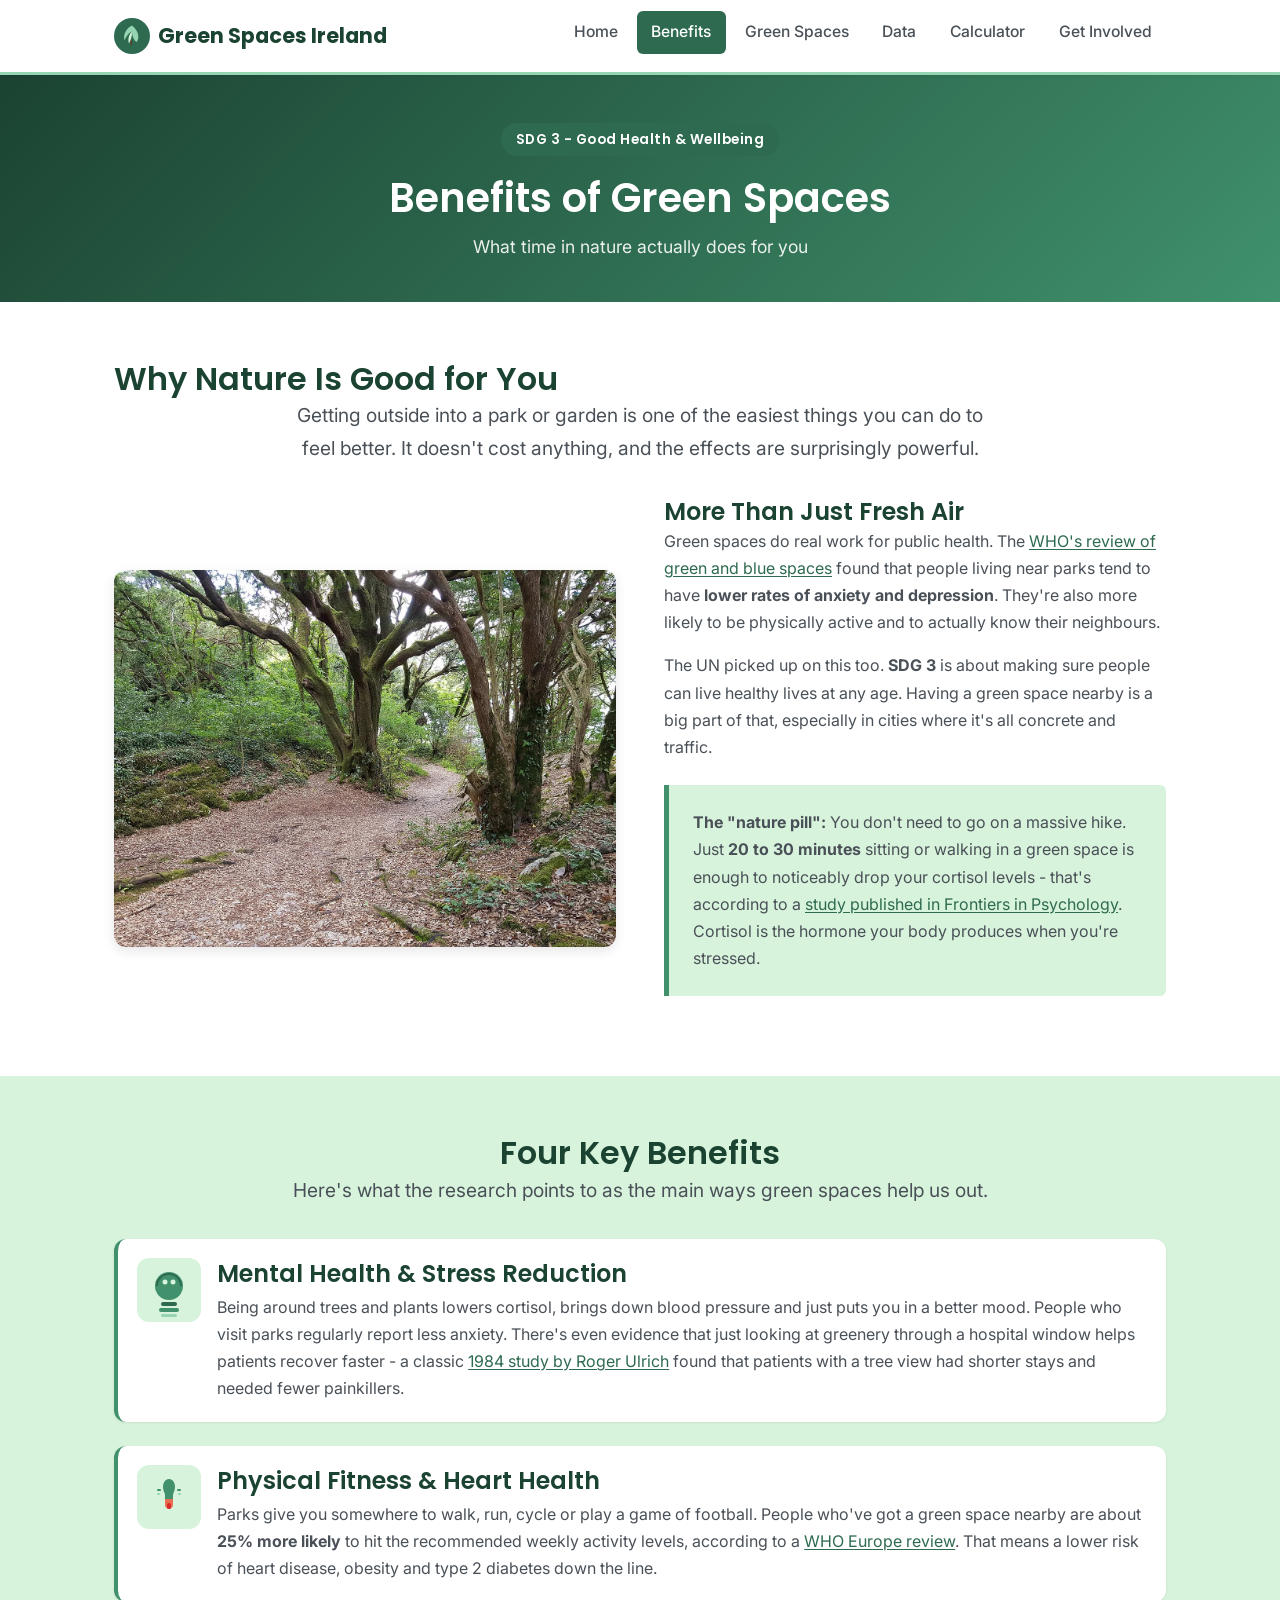
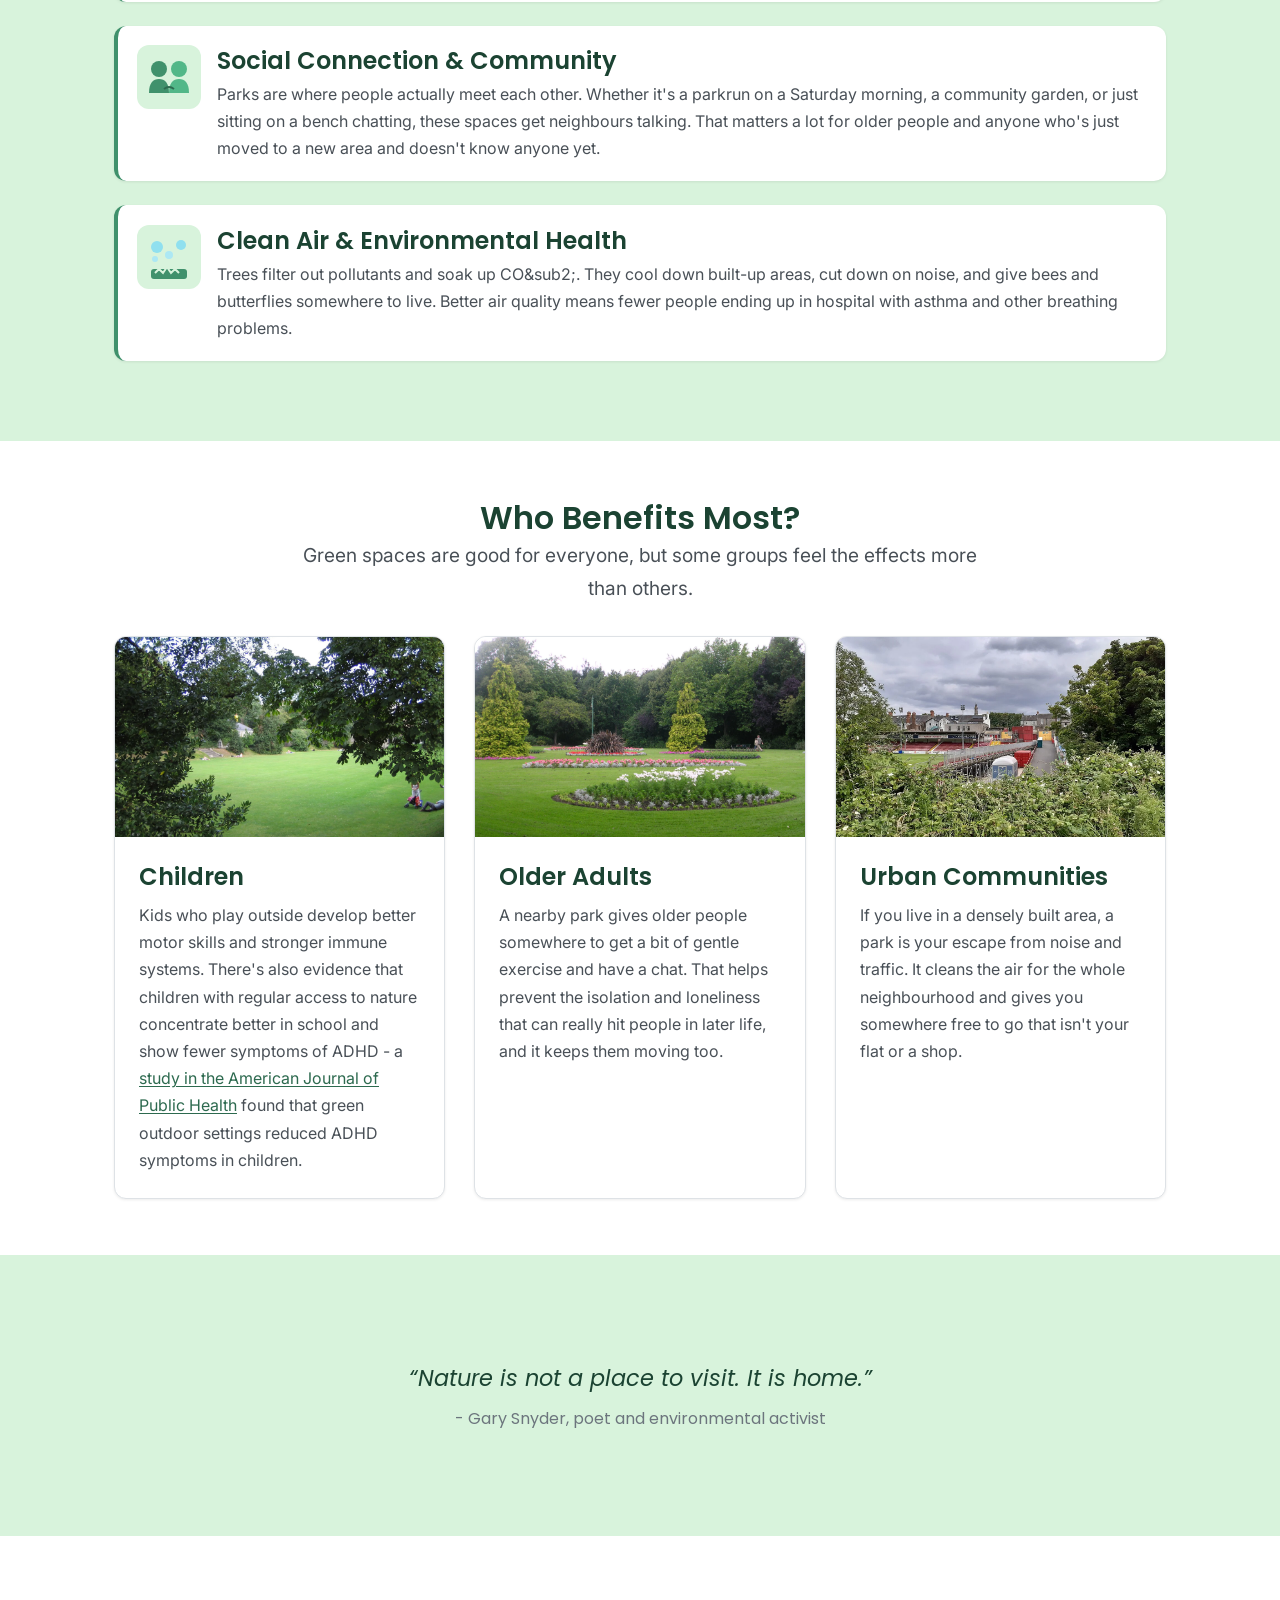
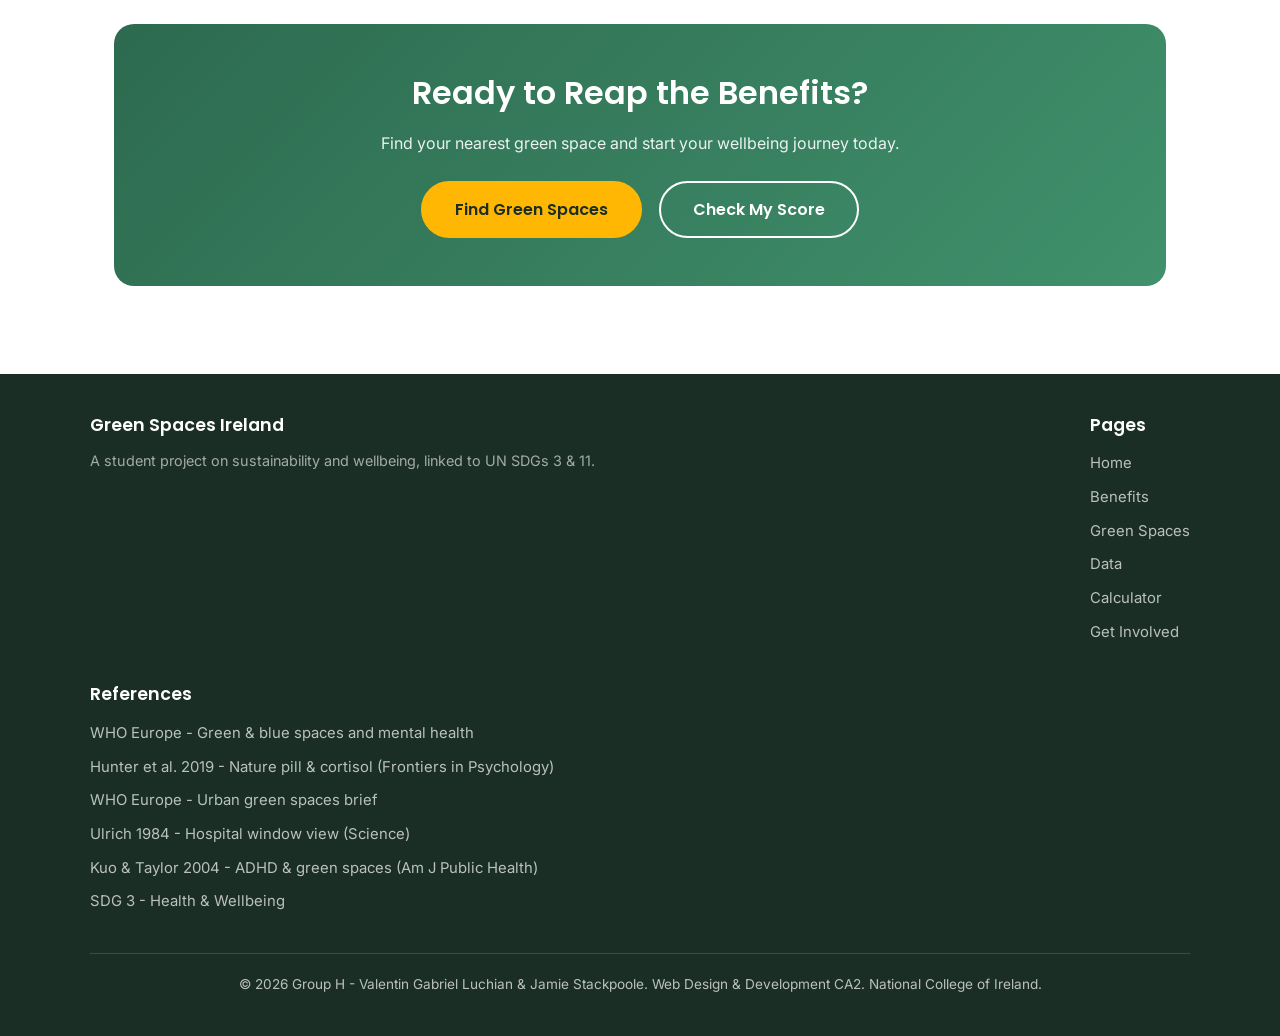
==== commit 3a5f3346: "Enhance README and HTML files; add scroll-to-top functionality with new script" ====
--- a/benefits.html
+++ b/benefits.html
@@ -5,7 +5,7 @@
   Page: Benefits of Green Spaces
   Student: Jamie Stackpoole  (x25130340@student.ncirl.ie)
   Topic 8 - Green Spaces and Wellbeing in Ireland (SDGs 3 & 11)
-  Group H - H6WD Web Design & Development CA2
+  Group H
 -->
 <head>
     <meta charset="UTF-8">
@@ -16,6 +16,7 @@
     <title>Benefits | Green Spaces Ireland</title>
     <link rel="icon" type="image/svg+xml" href="images/logo.svg">
     <link rel="stylesheet" href="css/styles.css">
+    <script src="js/scroll-top.js" defer></script>
 </head>
 <body>
 
@@ -282,7 +283,7 @@
         </div>
         <div class="footer-bottom">
             <p>&copy; 2026 Group H - Valentin Gabriel Luchian &amp; Jamie Stackpoole.
-               H6WD Web Design &amp; Development CA2. National College of Ireland.</p>
+               Web Design &amp; Development CA2. National College of Ireland.</p>
         </div>
     </footer>
 
@@ -296,18 +297,6 @@
             const expanded = links.classList.contains('open');
 toggle.setAttribute('aria-expanded', expanded);
     });
-
-    const scrollTopBtn = document.getElementById('scrollTop');
-    window.addEventListener('scroll', () => {
-        if (window.scrollY > 300) {
-            scrollTopBtn.classList.add('show');
-        } else {
-            scrollTopBtn.classList.remove('show');
-        }
-    });
-    scrollTopBtn.addEventListener('click', () => {
-        window.scrollTo({ top: 0, behavior: 'smooth' });
-    });
 </script>
 </body>
-</html>+</html>
--- a/css/styles.css
+++ b/css/styles.css
@@ -1,7 +1,7 @@
 /* ============================================================
    Green Spaces and Wellbeing in Ireland - Shared Stylesheet
    Topic 8 | SDGs 3 and 11
-   Group H | H6WD Web Design & Development CA2
+   Group H | Web Design & Development CA2
    ------------------------------------------------------------
    Student: Valentin Gabriel Luchian  - Base layout, navigation,
             hero sections, calculator, data table, footer, variables
@@ -451,6 +451,15 @@
    =========================== */
 .table-wrapper {
     overflow-x: auto;
+}
+
+.table-caption {
+    caption-side: top;
+    text-align: left;
+    padding: 0.8rem 1rem;
+    font-family: var(--font-heading);
+    color: var(--green-900);
+}
     margin: 2rem 0;
     border-radius: var(--radius-md);
     box-shadow: var(--shadow-sm);
@@ -1003,4 +1012,4 @@
         height: 42px;
         font-size: 1.3rem;
     }
-}+}
